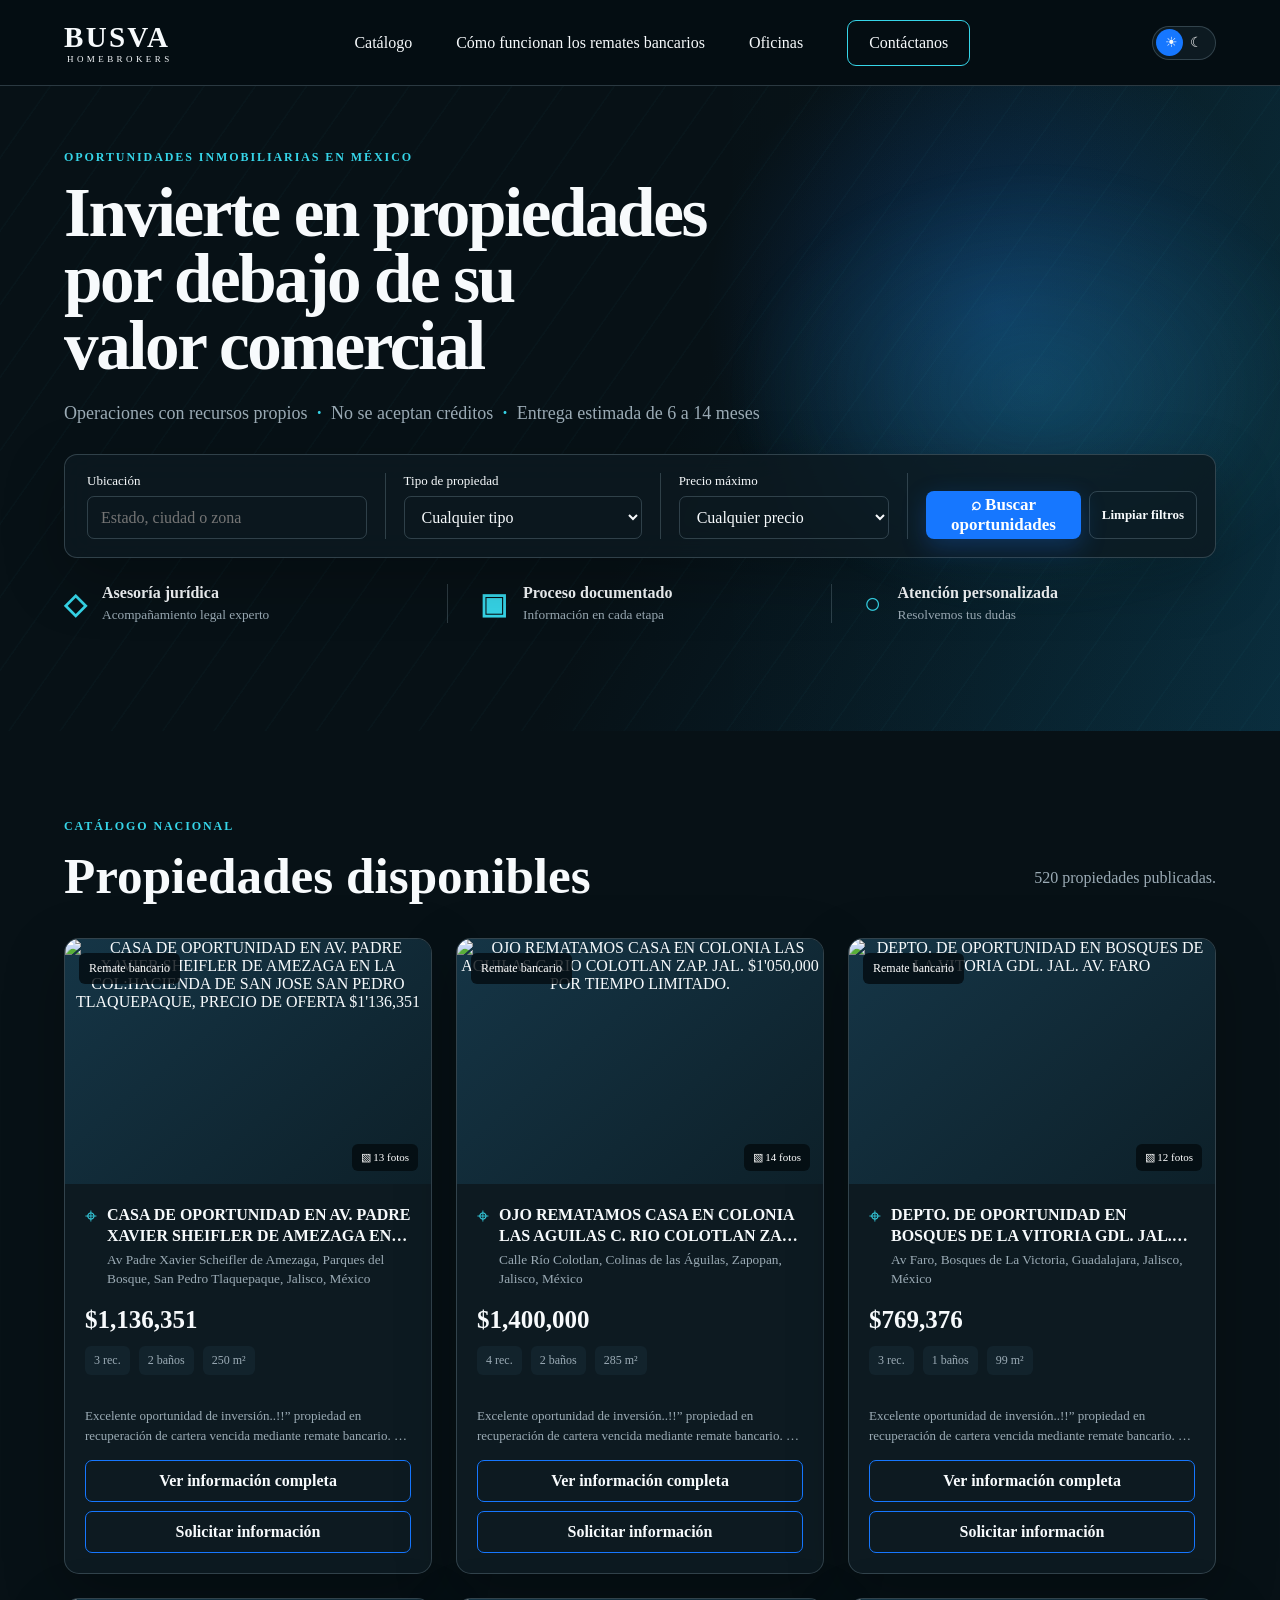
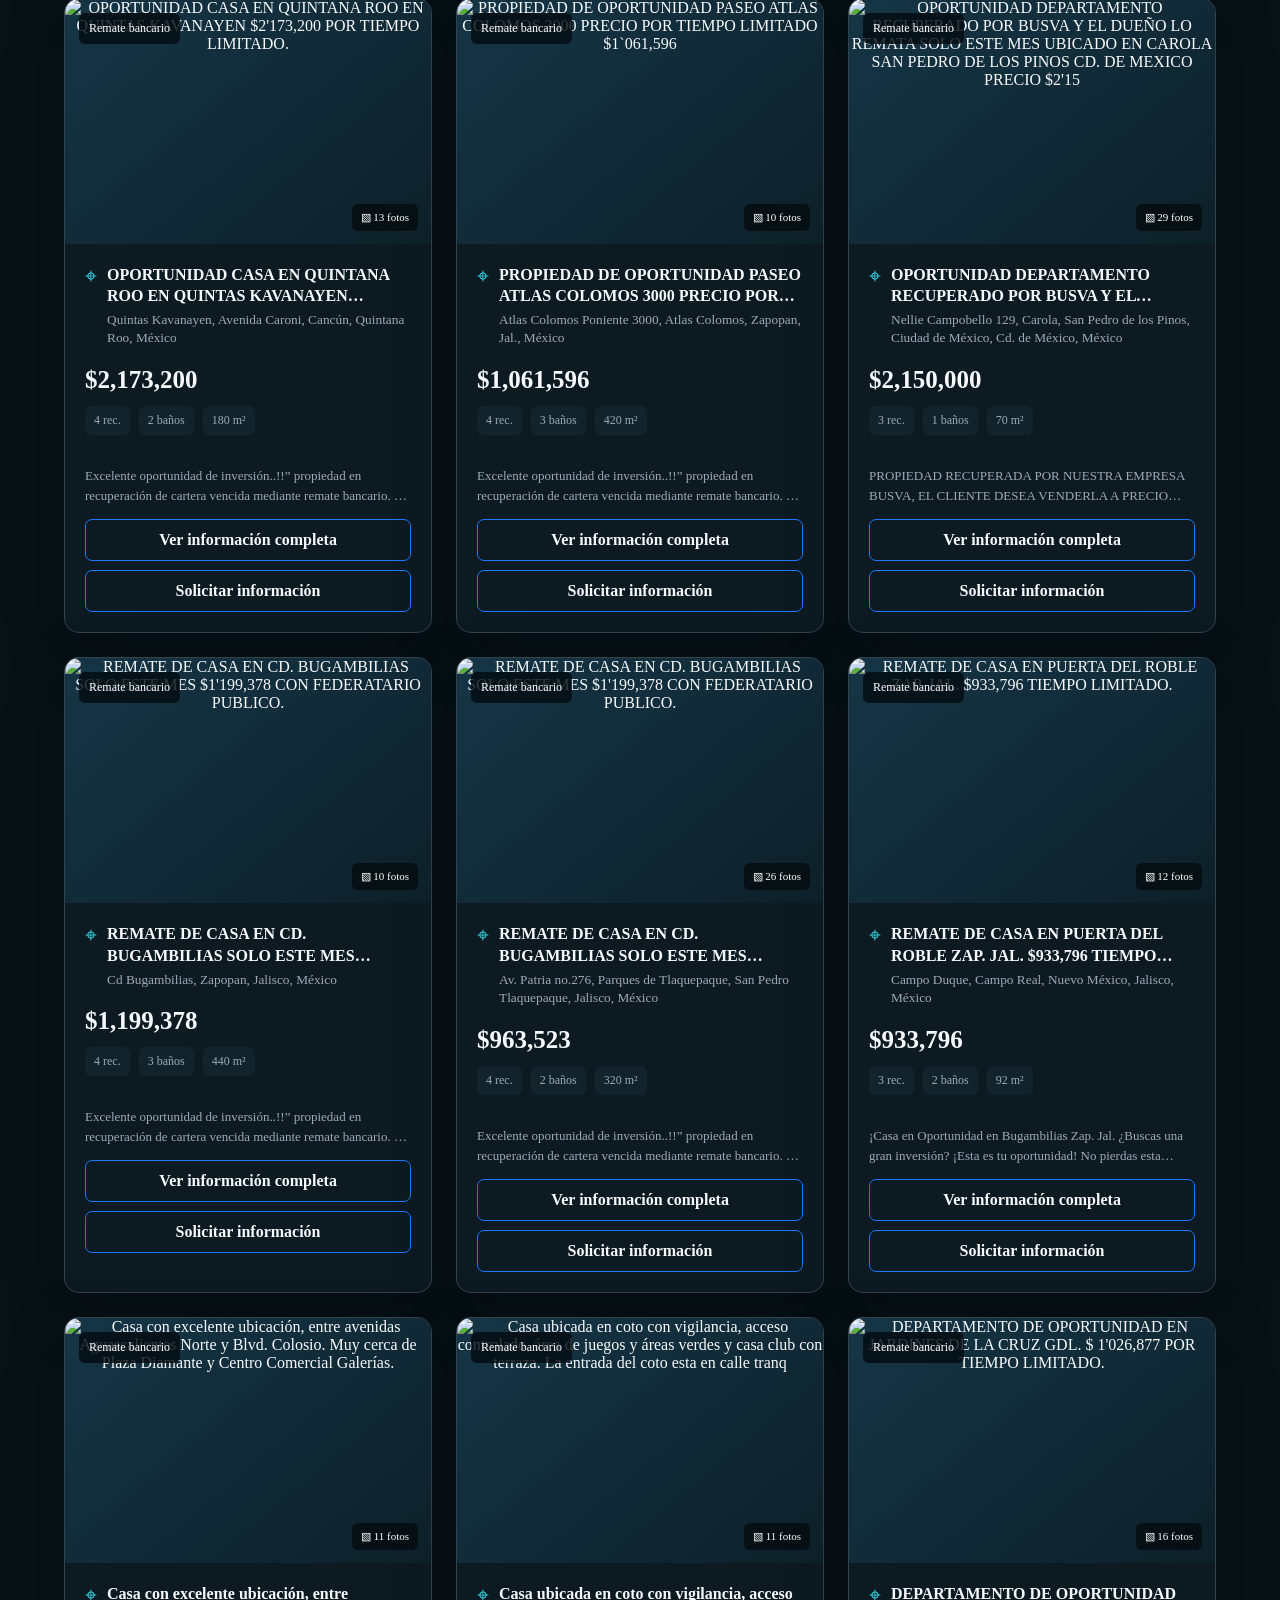
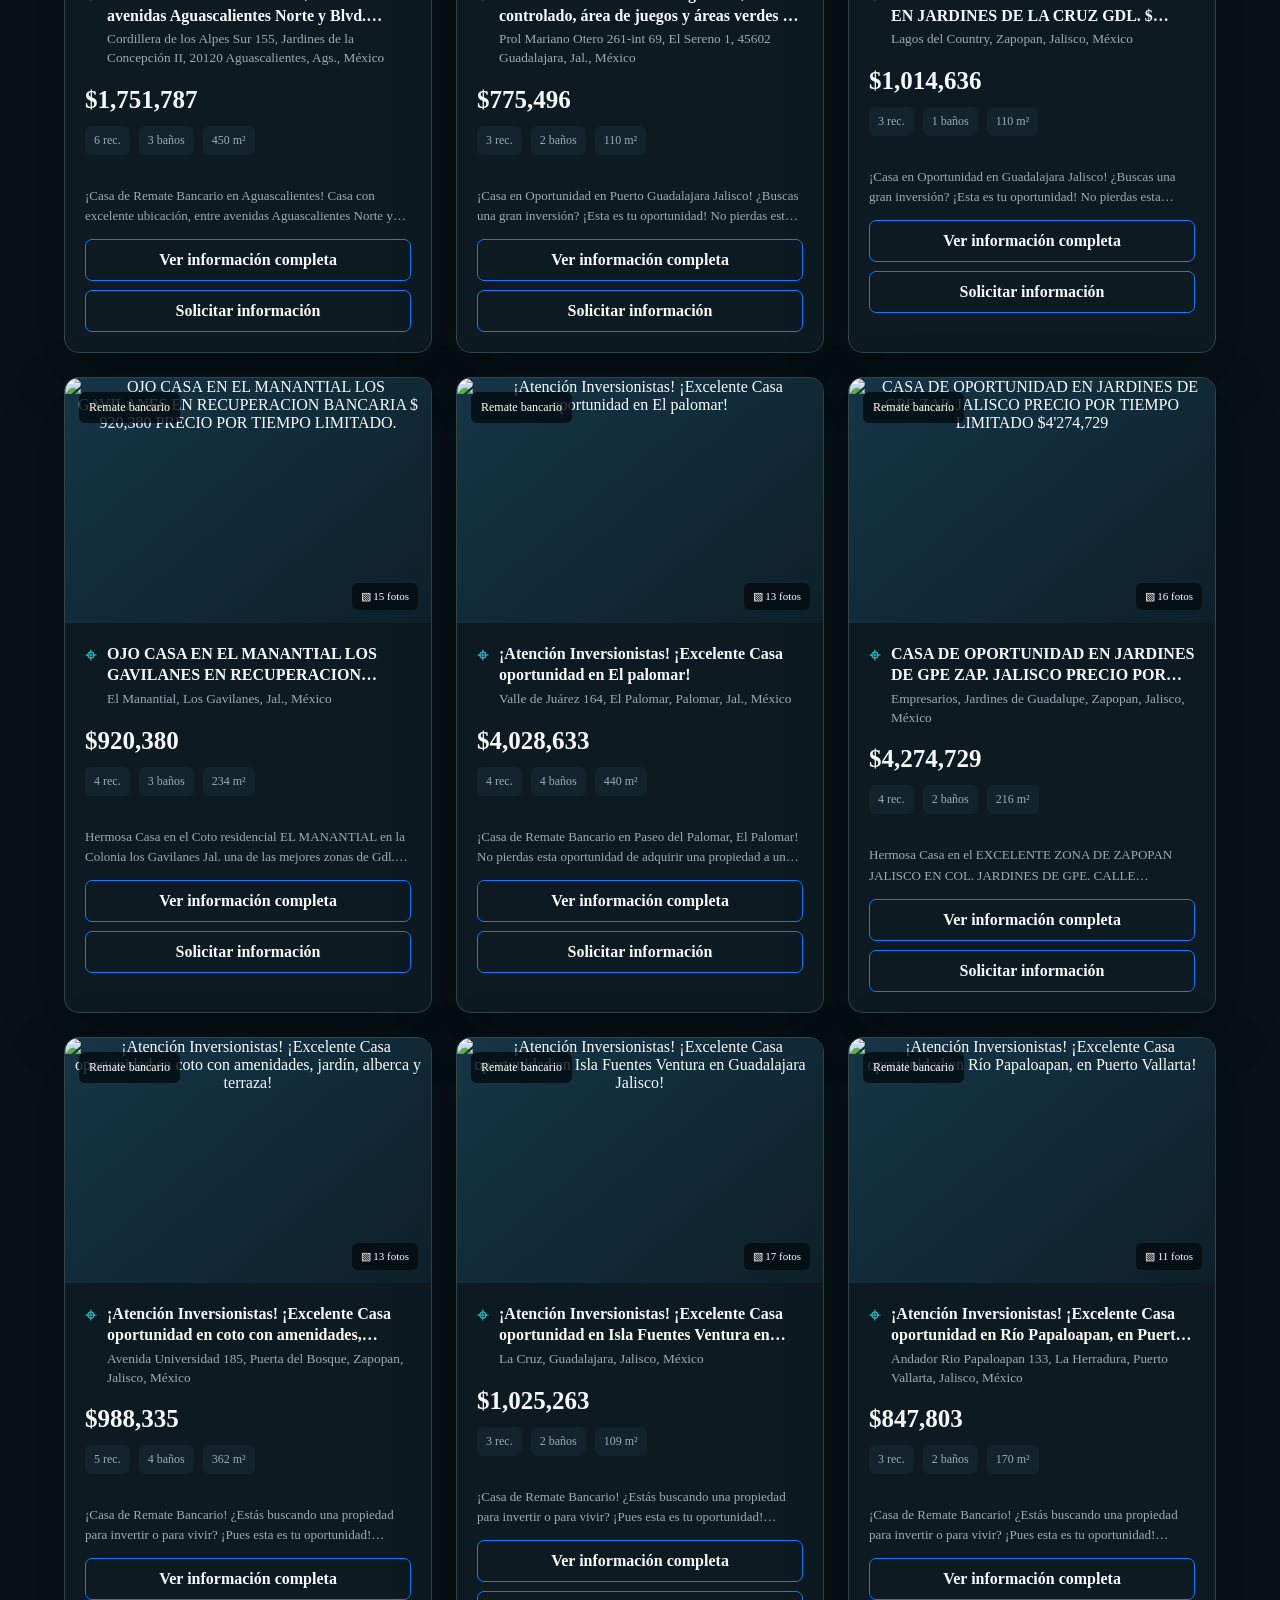
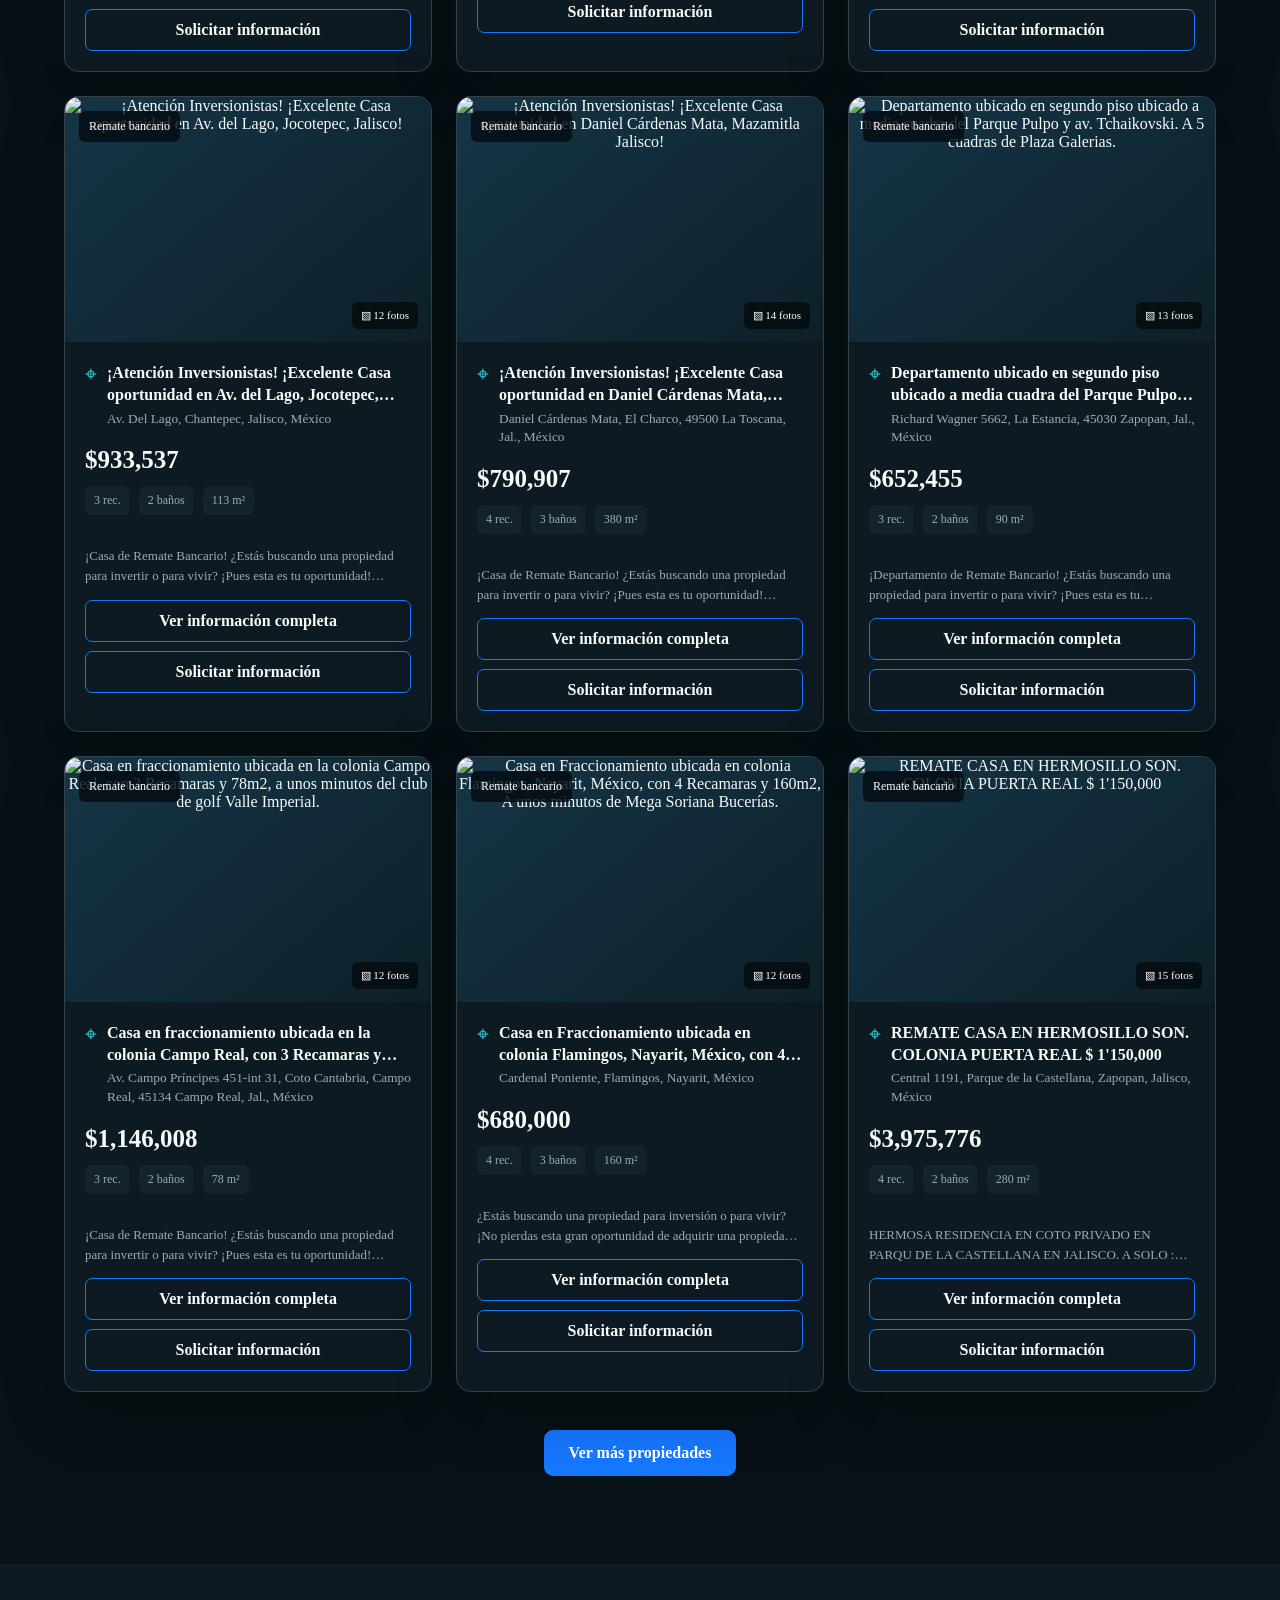
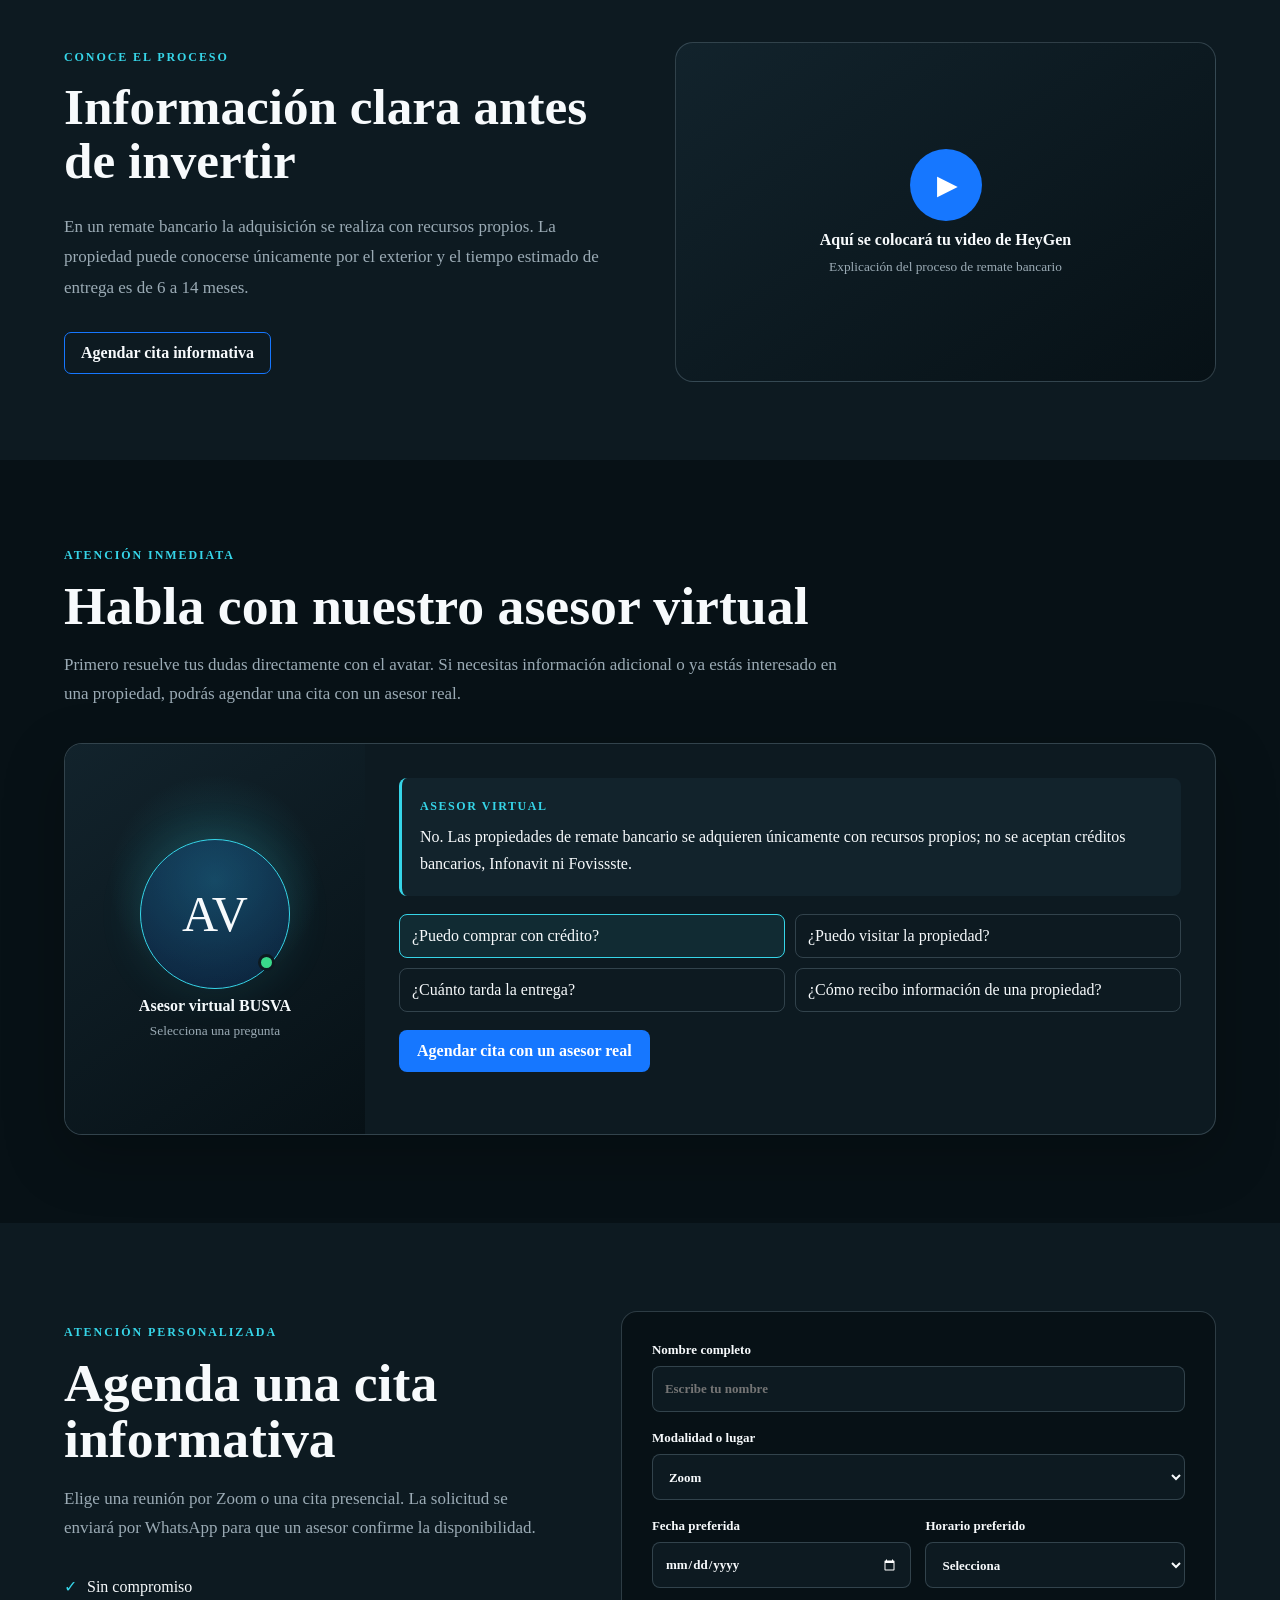
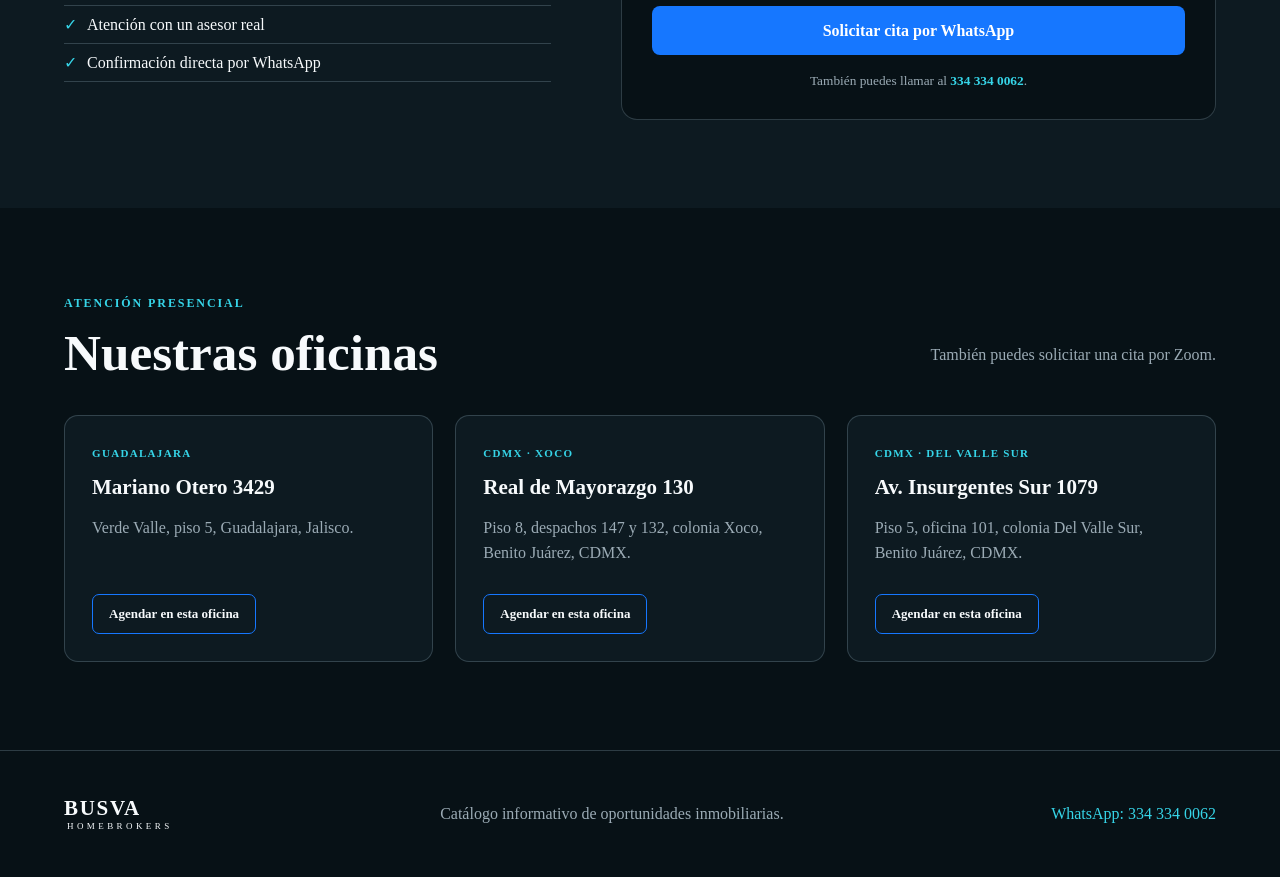
==== index.html @ 6548cf44 "Publicar catálogo BUSVA" ====
<!doctype html>
<html lang="es" data-theme="dark">
<head>
  <meta charset="utf-8">
  <meta name="viewport" content="width=device-width,initial-scale=1">
  <title>Catálogo BUSVA Homebrokers</title>
  <meta name="description" content="Catálogo informativo de oportunidades inmobiliarias y remates bancarios en México.">
  <link rel="stylesheet" href="estilos.css">
</head>
<body>
  <header class="site-header">
    <a class="brand" href="#inicio" aria-label="BUSVA Homebrokers, inicio"><span><strong>BUSVA</strong><small>HOMEBROKERS</small></span></a>
    <nav id="nav"><a href="#propiedades">Catálogo</a><a href="#proceso">Cómo funcionan los remates bancarios</a><a href="#oficinas">Oficinas</a><a class="contact-link" href="https://wa.me/523343340062" target="_blank">Contáctanos</a></nav>
    <div class="header-actions"><button class="theme-toggle" id="theme" aria-label="Cambiar tema"><span>☀</span><span class="moon">☾</span></button><button class="menu-toggle" id="menu" aria-label="Abrir menú">☰</button></div>
  </header>

  <main>
    <section class="hero" id="inicio"><div class="hero-glow"></div><div class="hero-inner">
      <span class="eyebrow">Oportunidades inmobiliarias en México</span>
      <h1>Invierte en propiedades<br>por debajo de su<br>valor comercial</h1>
      <p class="hero-copy">Operaciones con recursos propios <b>·</b> No se aceptan créditos <b>·</b> Entrega estimada de 6 a 14 meses</p>
      <div class="search-box" role="search">
        <label><span>Ubicación</span><input id="location" placeholder="Estado, ciudad o zona"></label>
        <label><span>Tipo de propiedad</span><select id="type"><option value="">Cualquier tipo</option></select></label>
        <label><span>Precio máximo</span><select id="price"><option value="">Cualquier precio</option><option value="1000000">Hasta $1,000,000</option><option value="1500000">Hasta $1,500,000</option><option value="2000000">Hasta $2,000,000</option><option value="3000000">Hasta $3,000,000</option><option value="4000000">Hasta $4,000,000</option><option value="5000000">Hasta $5,000,000</option><option value="6000000">Hasta $6,000,000</option><option value="10000000">Hasta $10,000,000</option></select></label>
        <div class="search-actions"><button id="search">⌕ <span>Buscar oportunidades</span></button><button class="clear-filters" id="clear">Limpiar filtros</button></div>
      </div>
      <div class="trust-row"><div><b>◇</b><span><strong>Asesoría jurídica</strong><small>Acompañamiento legal experto</small></span></div><div><b>▣</b><span><strong>Proceso documentado</strong><small>Información en cada etapa</small></span></div><div><b>○</b><span><strong>Atención personalizada</strong><small>Resolvemos tus dudas</small></span></div></div>
    </div></section>

    <section class="catalog" id="propiedades"><div class="section-heading"><div><span class="eyebrow">Catálogo nacional</span><h2>Propiedades disponibles</h2></div><p id="result-count"></p></div><div class="property-grid" id="property-grid"></div><button class="load-more" id="load-more">Ver más propiedades</button><div class="empty" id="empty" hidden><h3>No encontramos propiedades con esos filtros.</h3><button id="show-all">Mostrar todas</button></div></section>

    <section class="process" id="proceso"><div class="process-copy"><span class="eyebrow">Conoce el proceso</span><h2>Información clara antes de invertir</h2><p>En un remate bancario la adquisición se realiza con recursos propios. La propiedad puede conocerse únicamente por el exterior y el tiempo estimado de entrega es de 6 a 14 meses.</p><a href="https://wa.me/523343340062?text=Hola,%20deseo%20agendar%20una%20cita%20informativa%20sobre%20remates%20bancarios." target="_blank">Agendar cita informativa</a></div><div class="video-placeholder"><span>▶</span><strong>Aquí se colocará tu video de HeyGen</strong><small>Explicación del proceso de remate bancario</small></div></section>

    <section class="advisor" id="asesor-virtual"><div class="advisor-intro"><span class="eyebrow">Atención inmediata</span><h2>Habla con nuestro asesor virtual</h2><p>Primero resuelve tus dudas directamente con el avatar. Si necesitas información adicional o ya estás interesado en una propiedad, podrás agendar una cita con un asesor real.</p></div><div class="advisor-panel"><div class="avatar-side"><div class="avatar-circle"><span>AV</span><i></i></div><strong>Asesor virtual BUSVA</strong><small>Selecciona una pregunta</small></div><div class="chat-side"><div class="chat-answer"><span>Asesor virtual</span><p id="faq-answer"></p></div><div class="faq-buttons" id="faq-buttons"></div><a href="#cita" class="chat-cta">Agendar cita con un asesor real</a></div></div></section>

    <section class="appointment" id="cita"><div class="appointment-copy"><span class="eyebrow">Atención personalizada</span><h2>Agenda una cita informativa</h2><p>Elige una reunión por Zoom o una cita presencial. La solicitud se enviará por WhatsApp para que un asesor confirme la disponibilidad.</p><ul><li>Sin compromiso</li><li>Atención con un asesor real</li><li>Confirmación directa por WhatsApp</li></ul></div><form class="appointment-form" id="appointment"><label>Nombre completo<input required id="name" placeholder="Escribe tu nombre"></label><label>Modalidad o lugar<select id="mode"><option>Zoom</option><option>Oficina Guadalajara</option><option>Oficina CDMX · Xoco</option><option>Oficina CDMX · Insurgentes Sur</option></select></label><div class="form-row"><label>Fecha preferida<input required type="date" id="date"></label><label>Horario preferido<select required id="time"><option value="">Selecciona</option><option>10:00 a.m.</option><option>12:00 p.m.</option><option>4:00 p.m.</option><option>6:00 p.m.</option></select></label></div><button>Solicitar cita por WhatsApp</button><small>También puedes llamar al <a href="tel:+523343340062">334 334 0062</a>.</small></form></section>

    <section class="offices" id="oficinas"><div class="section-heading"><div><span class="eyebrow">Atención presencial</span><h2>Nuestras oficinas</h2></div><p>También puedes solicitar una cita por Zoom.</p></div><div class="office-grid"><article><span>Guadalajara</span><h3>Mariano Otero 3429</h3><p>Verde Valle, piso 5, Guadalajara, Jalisco.</p><a href="https://wa.me/523343340062?text=Hola,%20deseo%20agendar%20una%20cita%20en%20Guadalajara." target="_blank">Agendar en esta oficina</a></article><article><span>CDMX · Xoco</span><h3>Real de Mayorazgo 130</h3><p>Piso 8, despachos 147 y 132, colonia Xoco, Benito Juárez, CDMX.</p><a href="https://wa.me/523343340062?text=Hola,%20deseo%20agendar%20una%20cita%20en%20Xoco." target="_blank">Agendar en esta oficina</a></article><article><span>CDMX · Del Valle Sur</span><h3>Av. Insurgentes Sur 1079</h3><p>Piso 5, oficina 101, colonia Del Valle Sur, Benito Juárez, CDMX.</p><a href="https://wa.me/523343340062?text=Hola,%20deseo%20agendar%20una%20cita%20en%20Insurgentes%20Sur." target="_blank">Agendar en esta oficina</a></article></div></section>
  </main>

  <footer><div class="brand"><span><strong>BUSVA</strong><small>HOMEBROKERS</small></span></div><p>Catálogo informativo de oportunidades inmobiliarias.</p><a href="https://wa.me/523343340062" target="_blank">WhatsApp: 334 334 0062</a></footer>
  <div class="modal-backdrop" id="modal" hidden><section class="property-modal" role="dialog" aria-modal="true"><button class="modal-close" id="modal-close">×</button><div class="modal-gallery"><div class="gallery-main" id="gallery-main"></div><div class="gallery-thumbs" id="gallery-thumbs"></div></div><div class="modal-content" id="modal-content"></div></section></div>

  <script src="propiedades.js"></script>
  <script src="app.js"></script>
</body>
</html>
---- estilos.css ----
:root { --bg:#071116; --surface:#0d1a21; --surface2:#12232c; --text:#f7fafc; --muted:#9babb5; --line:rgba(158,186,201,.25); --blue:#1677ff; --cyan:#36d5e8; --header:rgba(5,14,19,.92); --shadow:0 20px 60px rgba(0,0,0,.25); color-scheme:dark; }
:root[data-theme="light"] { --bg:#eef4f6; --surface:#fff; --surface2:#e7f0f3; --text:#10212a; --muted:#586d78; --line:rgba(34,71,90,.18); --blue:#0868e4; --cyan:#058fa6; --header:rgba(255,255,255,.92); --shadow:0 18px 50px rgba(20,54,72,.12); color-scheme:light; }
*{box-sizing:border-box} html{scroll-behavior:smooth} body{margin:0;background:var(--bg);color:var(--text);font-family:var(--font-geist-sans),Arial,sans-serif} a{color:inherit;text-decoration:none} button,input,select{font:inherit}
[hidden]{display:none!important}
.site-header{height:86px;display:flex;align-items:center;justify-content:space-between;padding:0 clamp(22px,5vw,74px);position:sticky;top:0;z-index:30;background:var(--header);border-bottom:1px solid var(--line);backdrop-filter:blur(18px)}
.brand{display:flex;align-items:center}.brand>span{display:flex;flex-direction:column}.brand strong{font-family:Georgia,serif;font-size:29px;letter-spacing:.08em}.brand small{font-size:9px;letter-spacing:.38em;margin-left:3px}
nav{display:flex;align-items:center;gap:44px;font-weight:500}nav a{transition:color .2s}nav a:hover{color:var(--cyan)}.contact-link{border:1px solid var(--cyan);border-radius:9px;padding:13px 21px}.header-actions{display:flex;gap:10px;align-items:center}.theme-toggle,.menu-toggle{border:1px solid var(--line);background:var(--surface);color:var(--text);cursor:pointer}.theme-toggle{width:64px;height:34px;border-radius:99px;position:relative;display:flex;align-items:center;justify-content:space-around;font-size:17px}.theme-toggle:after{content:"";position:absolute;width:27px;height:27px;border-radius:50%;background:var(--blue);left:3px;transition:transform .25s}.theme-toggle span{z-index:1;font-size:14px}.theme-toggle .moon{color:#fff}:root[data-theme="light"] .theme-toggle:after{transform:translateX(30px)}.menu-toggle{display:none;border-radius:8px;width:42px;height:38px;font-size:20px}
.hero{position:relative;min-height:645px;overflow:hidden;background:radial-gradient(circle at 78% 35%,rgba(22,119,255,.24),transparent 27%),linear-gradient(115deg,var(--bg) 0%,var(--bg) 53%,rgba(8,44,63,.78) 100%)}.hero:after{content:"";position:absolute;inset:0;background:linear-gradient(90deg,transparent 55%,rgba(54,213,232,.045)),repeating-linear-gradient(125deg,transparent 0 40px,rgba(54,213,232,.022) 41px 42px);pointer-events:none}.hero-glow{position:absolute;right:-8%;top:8%;width:54%;height:78%;border-radius:50%;background:radial-gradient(ellipse,rgba(54,213,232,.14),transparent 63%);filter:blur(10px)}.hero-inner{position:relative;z-index:1;max-width:1450px;margin:auto;padding:64px clamp(22px,5vw,74px) 38px}.eyebrow{display:block;color:var(--cyan);font-weight:700;text-transform:uppercase;letter-spacing:.16em;font-size:12px;margin-bottom:15px}.hero h1{font-family:Georgia,"Times New Roman",serif;font-size:clamp(48px,5.4vw,78px);line-height:.96;letter-spacing:-.035em;margin:0;max-width:870px}.hero-copy{font-size:18px;color:var(--muted);margin:24px 0 30px}.hero-copy b{color:var(--cyan);margin:0 5px}
.search-box{display:grid;grid-template-columns:1.1fr 1fr .9fr 1.05fr;align-items:end;gap:0;background:color-mix(in srgb,var(--surface) 84%,transparent);border:1px solid var(--line);border-radius:13px;padding:18px;box-shadow:var(--shadow);backdrop-filter:blur(17px);max-width:1370px}.search-box label{display:flex;flex-direction:column;gap:7px;padding:0 18px;border-right:1px solid var(--line)}.search-box label:first-child{padding-left:4px}.search-box label span{font-size:13px}.search-box input,.search-box select{height:43px;border:1px solid var(--line);border-radius:7px;background:transparent;color:var(--text);padding:0 13px;outline:none}.search-box input:focus,.search-box select:focus{border-color:var(--cyan)}.search-box button{height:48px;border:0;border-radius:8px;margin-left:18px;background:var(--blue);color:white;font-weight:650;font-size:17px;cursor:pointer;box-shadow:0 8px 24px rgba(22,119,255,.25);transition:.2s}.search-box button:hover{filter:brightness(1.12);transform:translateY(-1px)}
.trust-row{display:grid;grid-template-columns:repeat(3,1fr);margin-top:26px;max-width:1220px}.trust-row>div{display:flex;align-items:center;gap:16px;padding:0 32px;border-right:1px solid var(--line)}.trust-row>div:first-child{padding-left:0}.trust-row>div:last-child{border:0}.trust-row b{color:var(--cyan);font-size:29px}.trust-row span{display:flex;flex-direction:column;gap:5px}.trust-row small{color:var(--muted)}
.catalog,.offices{padding:88px clamp(22px,5vw,74px);max-width:1580px;margin:auto}.section-heading{display:flex;align-items:end;justify-content:space-between;gap:25px;margin-bottom:35px}.section-heading h2,.process h2{font-family:Georgia,serif;font-size:clamp(34px,4vw,54px);line-height:1.05;margin:0}.section-heading p{color:var(--muted);max-width:520px;text-align:right}.property-grid{display:grid;grid-template-columns:repeat(3,1fr);gap:24px}.property-card{background:var(--surface);border:1px solid var(--line);border-radius:15px;overflow:hidden;box-shadow:var(--shadow);transition:transform .22s,border-color .22s}.property-card:hover{transform:translateY(-5px);border-color:color-mix(in srgb,var(--cyan) 55%,var(--line))}.property-image{height:245px;position:relative;display:flex;align-items:center;justify-content:center;background:linear-gradient(140deg,#153546,#0d2029)}:root[data-theme="light"] .property-image{background:linear-gradient(140deg,#c9dce4,#eaf1f4)}.property-image:before,.property-image:after{content:"";position:absolute;border:1px solid color-mix(in srgb,var(--cyan) 40%,transparent);transform:rotate(45deg)}.property-image:before{width:160px;height:160px}.property-image:after{width:100px;height:100px}.property-image>span{position:absolute;top:14px;left:14px;background:rgba(3,11,15,.8);color:#fff;border-radius:6px;padding:8px 10px;font-size:12px;z-index:1}.image-status{position:relative;z-index:1;max-width:220px;text-align:center;color:var(--muted);font-size:13px;background:color-mix(in srgb,var(--surface) 88%,transparent);padding:12px;border-radius:8px}.property-body{padding:20px}.property-location{display:flex;gap:10px}.property-location>span{color:var(--cyan);font-size:21px}.property-location div{display:flex;flex-direction:column;gap:4px}.property-location small{color:var(--muted)}.property-body h3{font-size:25px;margin:18px 0 12px}.features{display:flex;gap:9px;padding-bottom:18px}.features span{background:var(--surface2);color:var(--muted);font-size:12px;border-radius:6px;padding:7px 9px}.property-body>a,.process-copy>a,.office-grid a{display:inline-flex;justify-content:center;border:1px solid var(--blue);color:var(--text);border-radius:7px;padding:11px 16px;font-weight:650;transition:.2s}.property-body>a{width:100%}.property-body>a:hover,.process-copy>a:hover,.office-grid a:hover{background:var(--blue);color:white}.empty{text-align:center;padding:50px;background:var(--surface);border-radius:16px}.empty button{background:var(--blue);color:white;border:0;border-radius:8px;padding:11px 18px;cursor:pointer}
.process{padding:78px clamp(22px,5vw,74px);background:var(--surface);display:grid;grid-template-columns:1fr 1fr;gap:70px;align-items:center}.process-copy{max-width:650px;margin-left:auto}.process-copy p{color:var(--muted);font-size:17px;line-height:1.8;margin:24px 0 28px}.video-placeholder{min-height:340px;max-width:650px;border:1px solid var(--line);border-radius:18px;background:linear-gradient(145deg,var(--surface2),var(--bg));display:flex;flex-direction:column;align-items:center;justify-content:center;text-align:center;gap:10px}.video-placeholder>span{width:72px;height:72px;border-radius:50%;display:grid;place-items:center;background:var(--blue);color:white;font-size:27px;padding-left:4px}.video-placeholder small{color:var(--muted)}
.office-grid{display:grid;grid-template-columns:repeat(3,1fr);gap:22px}.office-grid article{background:var(--surface);border:1px solid var(--line);border-radius:14px;padding:27px}.office-grid article>span{color:var(--cyan);font-weight:700;text-transform:uppercase;letter-spacing:.12em;font-size:11px}.office-grid h3{font-size:21px;margin:14px 0 8px}.office-grid p{min-height:62px;color:var(--muted);line-height:1.55}.office-grid a{font-size:13px}
footer{border-top:1px solid var(--line);padding:38px clamp(22px,5vw,74px);display:flex;align-items:center;justify-content:space-between;gap:25px;color:var(--muted)}footer .brand{color:var(--text)}footer .brand strong{font-size:21px}footer>a{color:var(--cyan)}
@media(max-width:950px){nav{position:absolute;top:85px;left:0;right:0;background:var(--surface);display:none;flex-direction:column;align-items:stretch;padding:24px;border-bottom:1px solid var(--line);gap:8px}nav.open{display:flex}nav a{padding:13px}.menu-toggle{display:block}.hero-inner{padding-top:48px}.search-box{grid-template-columns:1fr 1fr}.search-box label{border:0;padding:9px}.search-box button{margin:9px;align-self:end}.trust-row{grid-template-columns:1fr}.trust-row>div{border:0;border-bottom:1px solid var(--line);padding:13px 0}.property-grid{grid-template-columns:repeat(2,1fr)}.process{grid-template-columns:1fr}.process-copy{margin:0}.office-grid{grid-template-columns:1fr 1fr}footer{flex-wrap:wrap}}
@media(max-width:620px){.site-header{height:72px}.brand strong{font-size:22px}.brand small{font-size:7px}.brand-mark{transform:scale(.8);margin-right:-5px}nav{top:71px}.hero{min-height:auto}.hero-inner{padding-top:42px}.hero h1{font-size:43px}.hero-copy{font-size:15px;line-height:1.7}.search-box{grid-template-columns:1fr}.search-box label{padding:8px 0}.search-box button{margin:9px 0 0}.trust-row small{font-size:12px}.catalog,.offices{padding-top:64px;padding-bottom:64px}.section-heading{align-items:start;flex-direction:column}.section-heading p{text-align:left}.property-grid,.office-grid{grid-template-columns:1fr}.property-image{height:220px}.process{padding-top:64px;padding-bottom:64px;gap:36px}.video-placeholder{min-height:260px}footer{flex-direction:column;align-items:flex-start}.theme-toggle{width:58px}.contact-link{border:0}.office-grid p{min-height:0}}
@media(prefers-reduced-motion:reduce){*{scroll-behavior:auto!important;transition:none!important}}

.card-description{color:var(--muted);font-size:13px;line-height:1.55;display:-webkit-box;-webkit-line-clamp:2;-webkit-box-orient:vertical;overflow:hidden}.details-button{display:inline-flex;justify-content:center;width:100%;margin-bottom:9px;border:1px solid var(--blue);background:transparent;color:var(--text);border-radius:7px;padding:11px 16px;font-weight:650;cursor:pointer;transition:.2s}.details-button:hover{background:var(--blue);color:#fff}
.modal-backdrop{position:fixed;inset:0;z-index:80;background:rgba(0,7,10,.78);display:grid;place-items:center;padding:24px;backdrop-filter:blur(8px)}.property-modal{position:relative;width:min(1050px,100%);max-height:92vh;overflow:auto;display:grid;grid-template-columns:1.05fr .95fr;background:var(--surface);border:1px solid var(--line);border-radius:18px;box-shadow:0 30px 100px rgba(0,0,0,.5)}.modal-close{position:absolute;right:14px;top:14px;z-index:2;width:40px;height:40px;border-radius:50%;border:1px solid var(--line);background:var(--surface);color:var(--text);font-size:25px;cursor:pointer}.modal-gallery{min-height:600px;display:grid;place-items:center;text-align:center;padding:40px;background:linear-gradient(145deg,#153546,#09171e);color:var(--muted)}:root[data-theme="light"] .modal-gallery{background:linear-gradient(145deg,#d8e6eb,#edf4f6)}.modal-gallery span{max-width:260px;background:color-mix(in srgb,var(--surface) 90%,transparent);padding:16px;border-radius:9px}.modal-content{padding:48px}.modal-content h2{font-family:Georgia,serif;font-size:36px;line-height:1.1;margin:0 0 13px}.modal-content>h3{font-size:28px;margin:0 0 18px}.modal-features{display:flex;gap:9px;margin-bottom:25px}.modal-features span{background:var(--surface2);color:var(--muted);border-radius:6px;padding:8px 10px;font-size:13px}.modal-section{padding:18px 0;border-top:1px solid var(--line)}.modal-section p,.modal-note p{color:var(--muted);line-height:1.65;margin:7px 0 0}.modal-note{background:var(--surface2);padding:16px;border-left:3px solid var(--cyan);margin:8px 0 20px}.modal-whatsapp{display:flex;justify-content:center;background:var(--blue);color:#fff;padding:13px;border-radius:8px;font-weight:700}
@media(max-width:760px){.property-modal{grid-template-columns:1fr}.modal-gallery{min-height:260px}.modal-content{padding:30px 22px}.modal-content h2{font-size:29px}.modal-features{flex-wrap:wrap}}
@media(max-width:620px){.brand-mark{display:none}}
.advisor{padding:88px clamp(22px,5vw,74px);max-width:1580px;margin:auto}.advisor-intro{max-width:780px;margin-bottom:34px}.advisor-intro h2,.appointment h2{font-family:Georgia,serif;font-size:clamp(36px,4.2vw,56px);line-height:1.05;margin:0}.advisor-intro p,.appointment-copy>p{color:var(--muted);font-size:17px;line-height:1.7}.direct-contact{display:flex;gap:12px;margin-top:22px}.direct-contact a{border:1px solid var(--blue);border-radius:8px;padding:11px 16px;font-weight:650}.direct-contact a:last-child{background:var(--blue);color:#fff}.advisor-panel{display:grid;grid-template-columns:300px 1fr;border:1px solid var(--line);background:var(--surface);border-radius:18px;overflow:hidden;box-shadow:var(--shadow)}.avatar-side{min-height:390px;background:radial-gradient(circle at 50% 35%,rgba(54,213,232,.2),transparent 36%),linear-gradient(145deg,var(--surface2),var(--bg));display:flex;flex-direction:column;align-items:center;justify-content:center;text-align:center;gap:8px;padding:30px}.avatar-circle{width:150px;height:150px;border-radius:50%;border:1px solid var(--cyan);display:grid;place-items:center;position:relative;background:rgba(22,119,255,.15);box-shadow:0 0 45px rgba(54,213,232,.12)}.avatar-circle span{font-family:Georgia,serif;font-size:50px}.avatar-circle i{position:absolute;width:17px;height:17px;border-radius:50%;background:#39d98a;border:3px solid var(--surface);right:14px;bottom:17px}.avatar-side small{color:var(--muted)}.chat-side{padding:34px}.chat-answer{background:var(--surface2);border-left:3px solid var(--cyan);border-radius:8px;padding:18px}.chat-answer span{color:var(--cyan);font-size:12px;text-transform:uppercase;letter-spacing:.13em;font-weight:700}.chat-answer p{line-height:1.7;margin:9px 0 0}.faq-buttons{display:grid;grid-template-columns:1fr 1fr;gap:10px;margin:18px 0}.faq-buttons button{border:1px solid var(--line);background:transparent;color:var(--text);border-radius:8px;padding:12px;text-align:left;cursor:pointer}.faq-buttons button:hover,.faq-buttons button.active{border-color:var(--cyan);background:color-mix(in srgb,var(--cyan) 9%,transparent)}.chat-cta{display:inline-flex;background:var(--blue);color:#fff;padding:12px 18px;border-radius:8px;font-weight:700}
.appointment{padding:88px clamp(22px,5vw,74px);background:var(--surface);display:grid;grid-template-columns:.9fr 1.1fr;gap:70px;align-items:center}.appointment-copy{max-width:590px;margin-left:auto}.appointment-copy ul{list-style:none;padding:0;margin:25px 0}.appointment-copy li{padding:9px 0;border-bottom:1px solid var(--line)}.appointment-copy li:before{content:"✓";color:var(--cyan);margin-right:10px}.appointment-form{max-width:680px;background:var(--bg);border:1px solid var(--line);border-radius:16px;padding:30px;display:grid;gap:18px}.appointment-form label{display:flex;flex-direction:column;gap:8px;font-size:13px;font-weight:650}.appointment-form input,.appointment-form select{height:46px;background:var(--surface);color:var(--text);border:1px solid var(--line);border-radius:8px;padding:0 12px;outline:none}.appointment-form input:focus,.appointment-form select:focus{border-color:var(--cyan)}.form-row{display:grid;grid-template-columns:1fr 1fr;gap:14px}.appointment-form button{height:49px;border:0;border-radius:8px;background:var(--blue);color:#fff;font-weight:750;cursor:pointer}.appointment-form>small{color:var(--muted);text-align:center}.appointment-form>small a{color:var(--cyan);font-weight:700}
@media(max-width:850px){.advisor-panel,.appointment{grid-template-columns:1fr}.avatar-side{min-height:270px}.appointment-copy{margin:0}.faq-buttons{grid-template-columns:1fr}}
@media(max-width:620px){.advisor,.appointment{padding-top:64px;padding-bottom:64px}.direct-contact{flex-direction:column}.form-row{grid-template-columns:1fr}.chat-side{padding:22px}.appointment-form{padding:22px}}
.search-actions{display:grid;grid-template-columns:1fr auto;gap:8px;margin-left:18px}.search-actions button{margin-left:0}.search-actions .clear-filters{background:transparent;color:var(--text);border:1px solid var(--line);box-shadow:none;font-size:13px;padding:0 12px}.search-actions .clear-filters:hover{border-color:var(--cyan);color:var(--cyan);filter:none}@media(max-width:950px){.search-actions{margin:9px}.search-actions button{margin:0}}@media(max-width:620px){.search-actions{margin:9px 0 0;grid-template-columns:1fr}.search-actions .clear-filters{height:40px}}
.property-location strong{display:-webkit-box;-webkit-line-clamp:2;-webkit-box-orient:vertical;overflow:hidden;line-height:1.35}.property-location small{display:-webkit-box;-webkit-line-clamp:2;-webkit-box-orient:vertical;overflow:hidden;line-height:1.4}.load-more{display:block;margin:38px auto 0;border:1px solid var(--blue);background:var(--blue);color:#fff;border-radius:9px;padding:13px 24px;font-weight:700;cursor:pointer}.load-more:hover{filter:brightness(1.1)}

/* Galerías reales de las propiedades */
.property-image{width:100%;padding:0;border:0;cursor:pointer;overflow:hidden;color:inherit}
.property-image:before,.property-image:after{display:none}
.property-image>img{width:100%;height:100%;object-fit:cover;display:block;transition:transform .35s}
.property-card:hover .property-image>img{transform:scale(1.035)}
.photo-count{position:absolute;right:13px;bottom:13px;z-index:2;background:rgba(3,11,15,.82);color:#fff;border-radius:6px;padding:7px 9px;font-size:11px}
.modal-gallery{padding:0;display:flex;flex-direction:column;overflow:hidden;background:#071116}
:root[data-theme="light"] .modal-gallery{background:#d8e6eb}
.gallery-main{position:relative;flex:1;min-height:500px;display:grid;place-items:center;overflow:hidden}
.gallery-main>img{width:100%;height:100%;position:absolute;inset:0;object-fit:contain}
.gallery-main>span{max-width:260px;background:color-mix(in srgb,var(--surface) 90%,transparent);padding:16px;border-radius:9px}
.gallery-arrow{position:absolute;top:50%;transform:translateY(-50%);z-index:2;width:44px;height:52px;border:1px solid rgba(255,255,255,.3);border-radius:9px;background:rgba(2,9,13,.72);color:#fff;font-size:34px;cursor:pointer}
.gallery-arrow.previous{left:13px}.gallery-arrow.next{right:13px}
.gallery-counter{position:absolute;right:14px;bottom:12px;background:rgba(2,9,13,.78);color:#fff;border-radius:6px;padding:7px 10px}
.gallery-thumbs{height:96px;display:flex;gap:7px;overflow-x:auto;padding:9px;background:rgba(0,0,0,.28)}
.gallery-thumbs button{width:86px;min-width:86px;padding:0;border:2px solid transparent;border-radius:7px;overflow:hidden;background:transparent;cursor:pointer}
.gallery-thumbs button.active{border-color:var(--cyan)}
.gallery-thumbs img{width:100%;height:74px;object-fit:cover;display:block}
.modal-section p{white-space:pre-line}
@media(max-width:760px){.gallery-main{min-height:300px}.gallery-thumbs{height:82px}.gallery-thumbs button{width:70px;min-width:70px}.gallery-thumbs img{height:60px}}

/* Mantiene la galería visible mientras se lee la descripción */
.property-modal{overflow:hidden}
.modal-gallery{height:92vh;min-height:0;align-self:start}
.gallery-main{min-height:0}
.modal-content{max-height:92vh;overflow-y:auto}
@media(max-width:760px){.property-modal{overflow-y:auto}.modal-gallery{height:auto;min-height:380px}.gallery-main{min-height:300px}.modal-content{max-height:none;overflow:visible}}

/* Imagen principal: tamaño explícito y sin posición absoluta */
.gallery-main{height:calc(92vh - 96px);min-height:0;flex:0 0 calc(92vh - 96px);display:flex;align-items:center;justify-content:center}
.gallery-main>img{position:static;inset:auto;width:100%;height:100%;object-fit:contain;display:block;z-index:1}
.gallery-arrow,.gallery-counter{z-index:3}
@media(max-width:760px){.gallery-main{height:360px;min-height:360px;flex:0 0 360px}.modal-gallery{min-height:442px}}
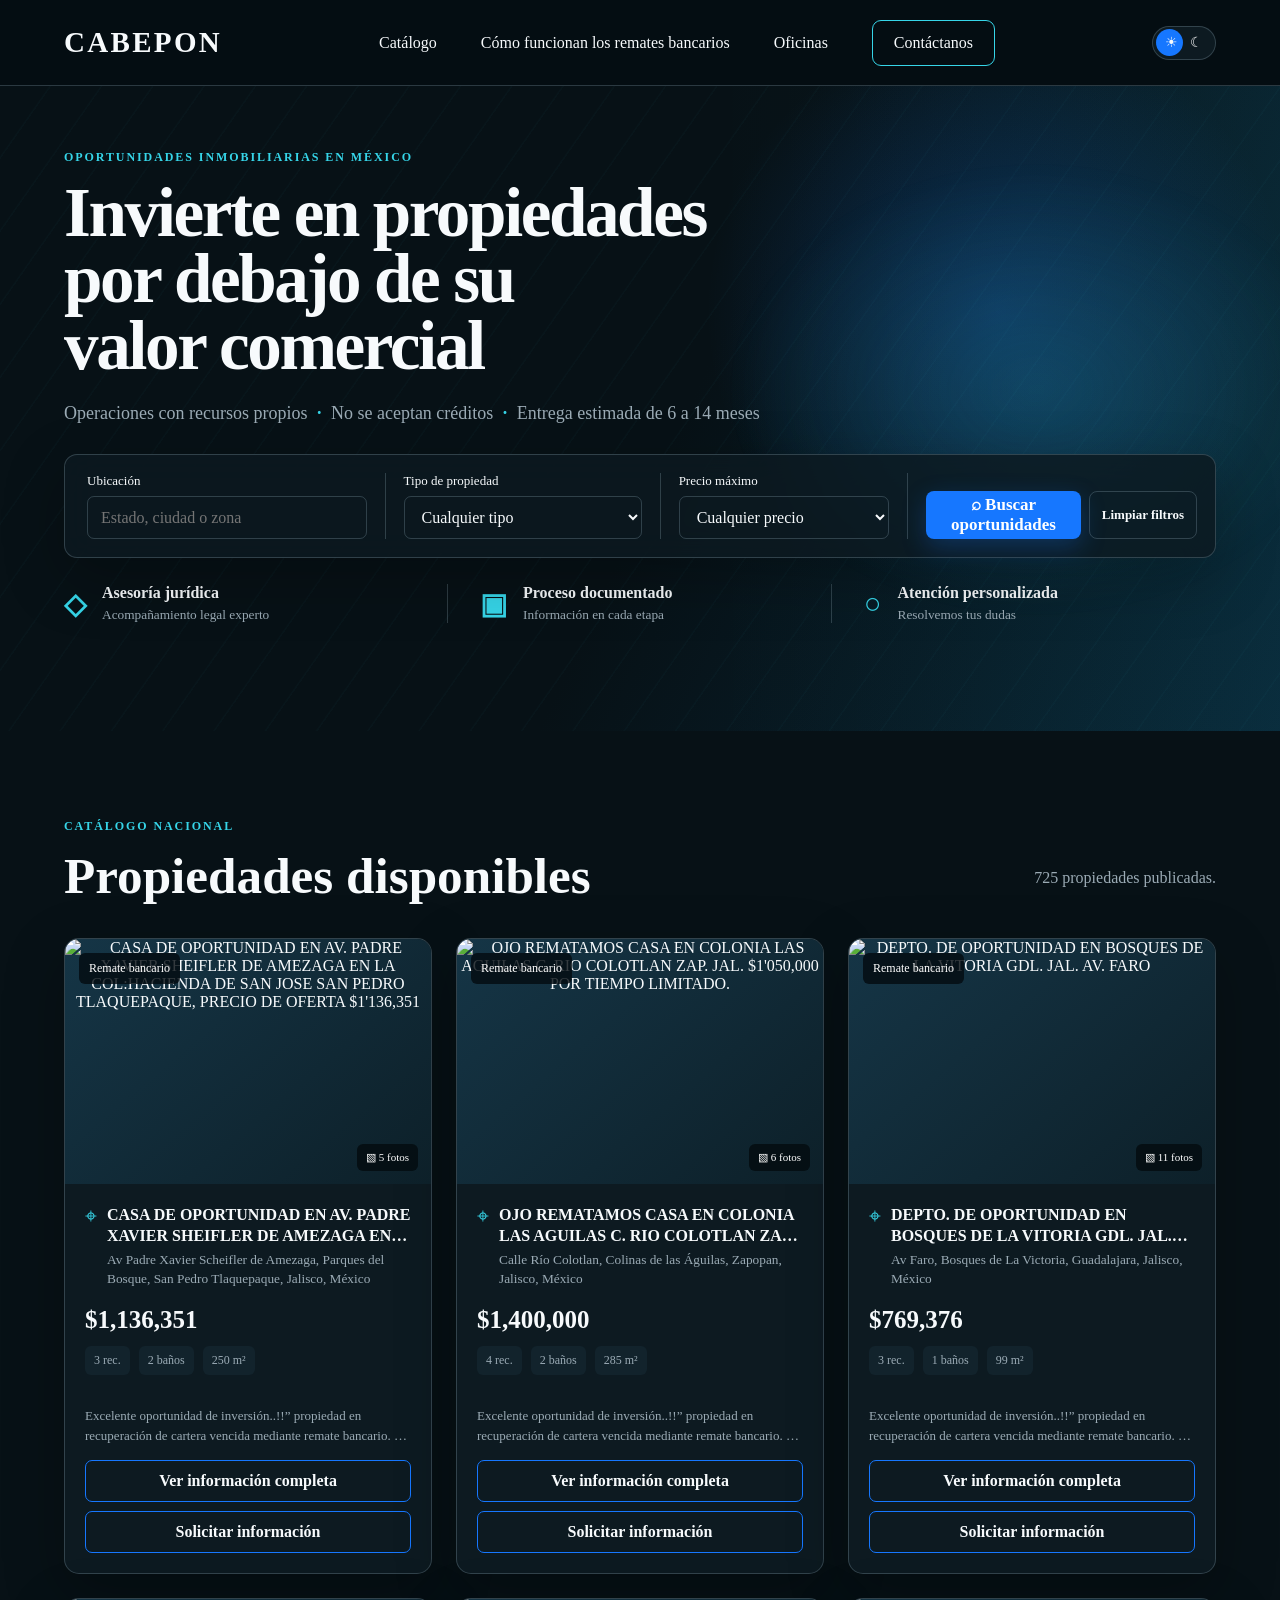
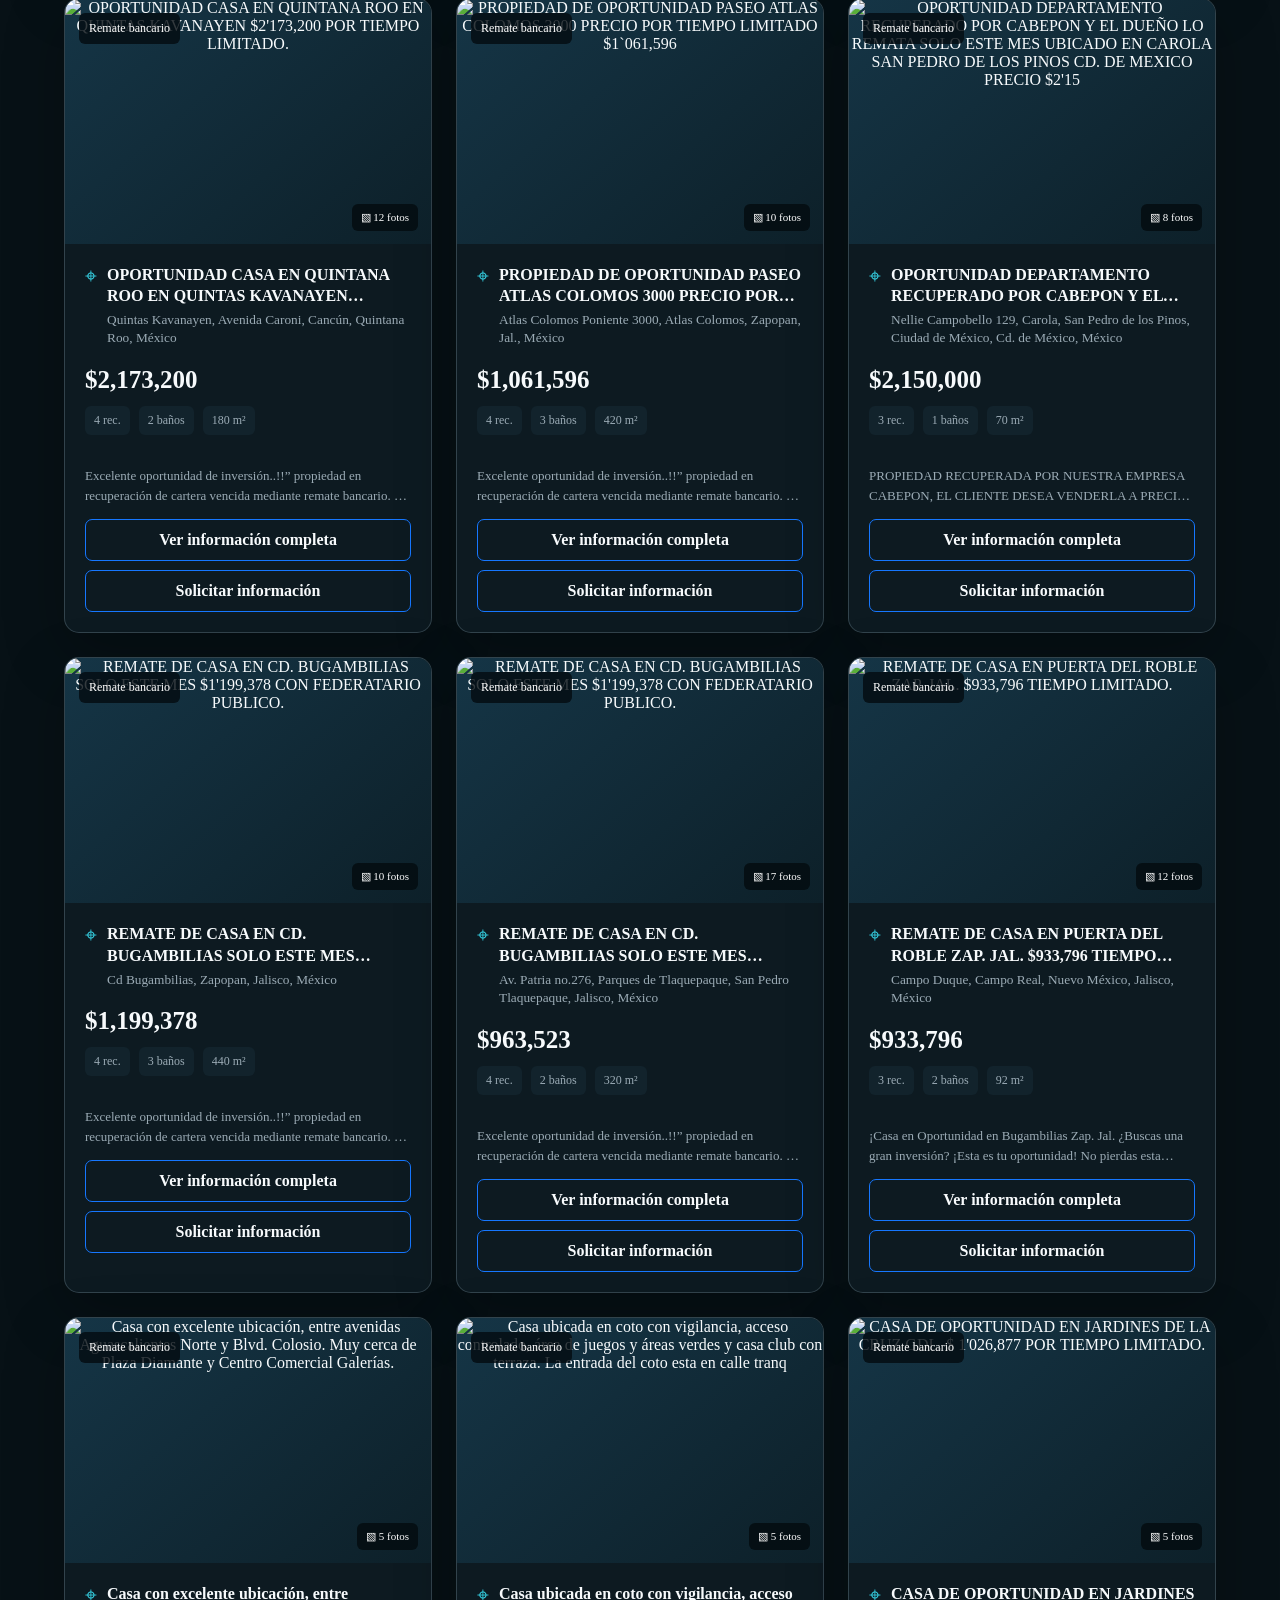
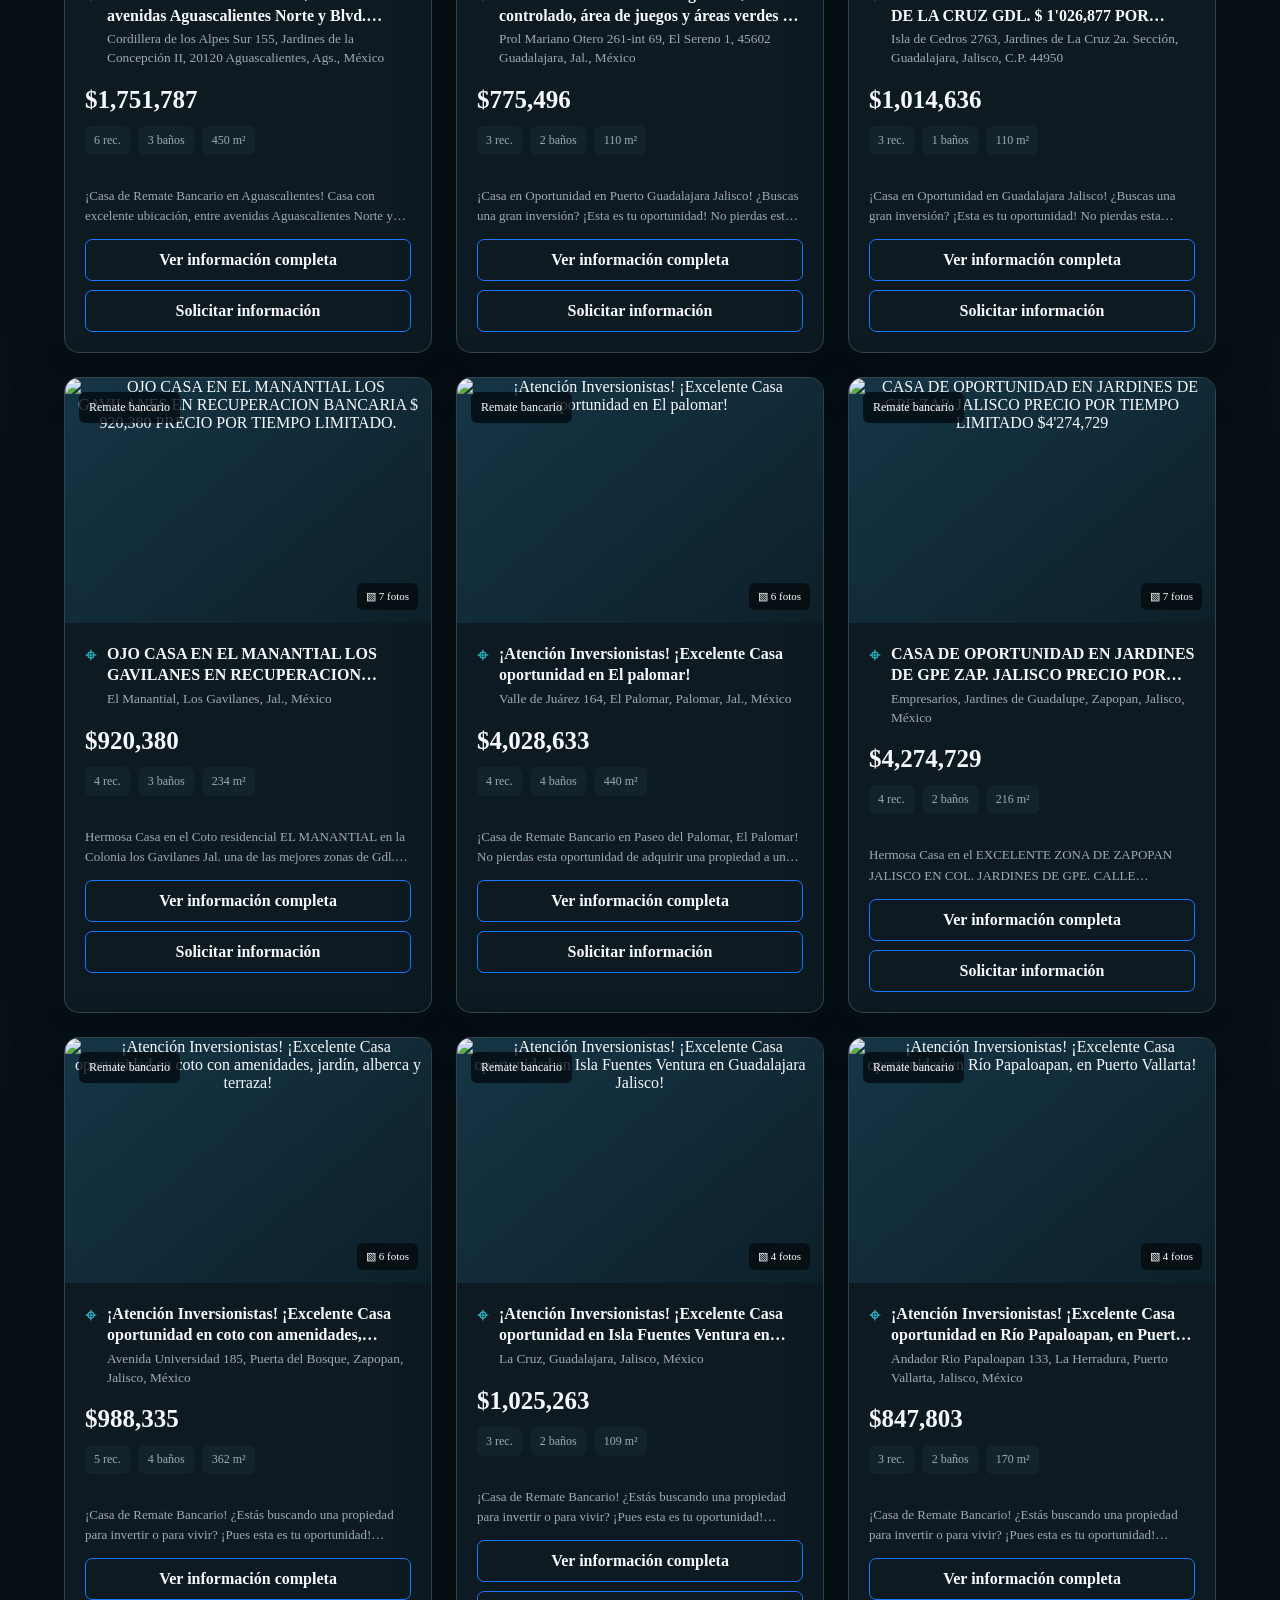
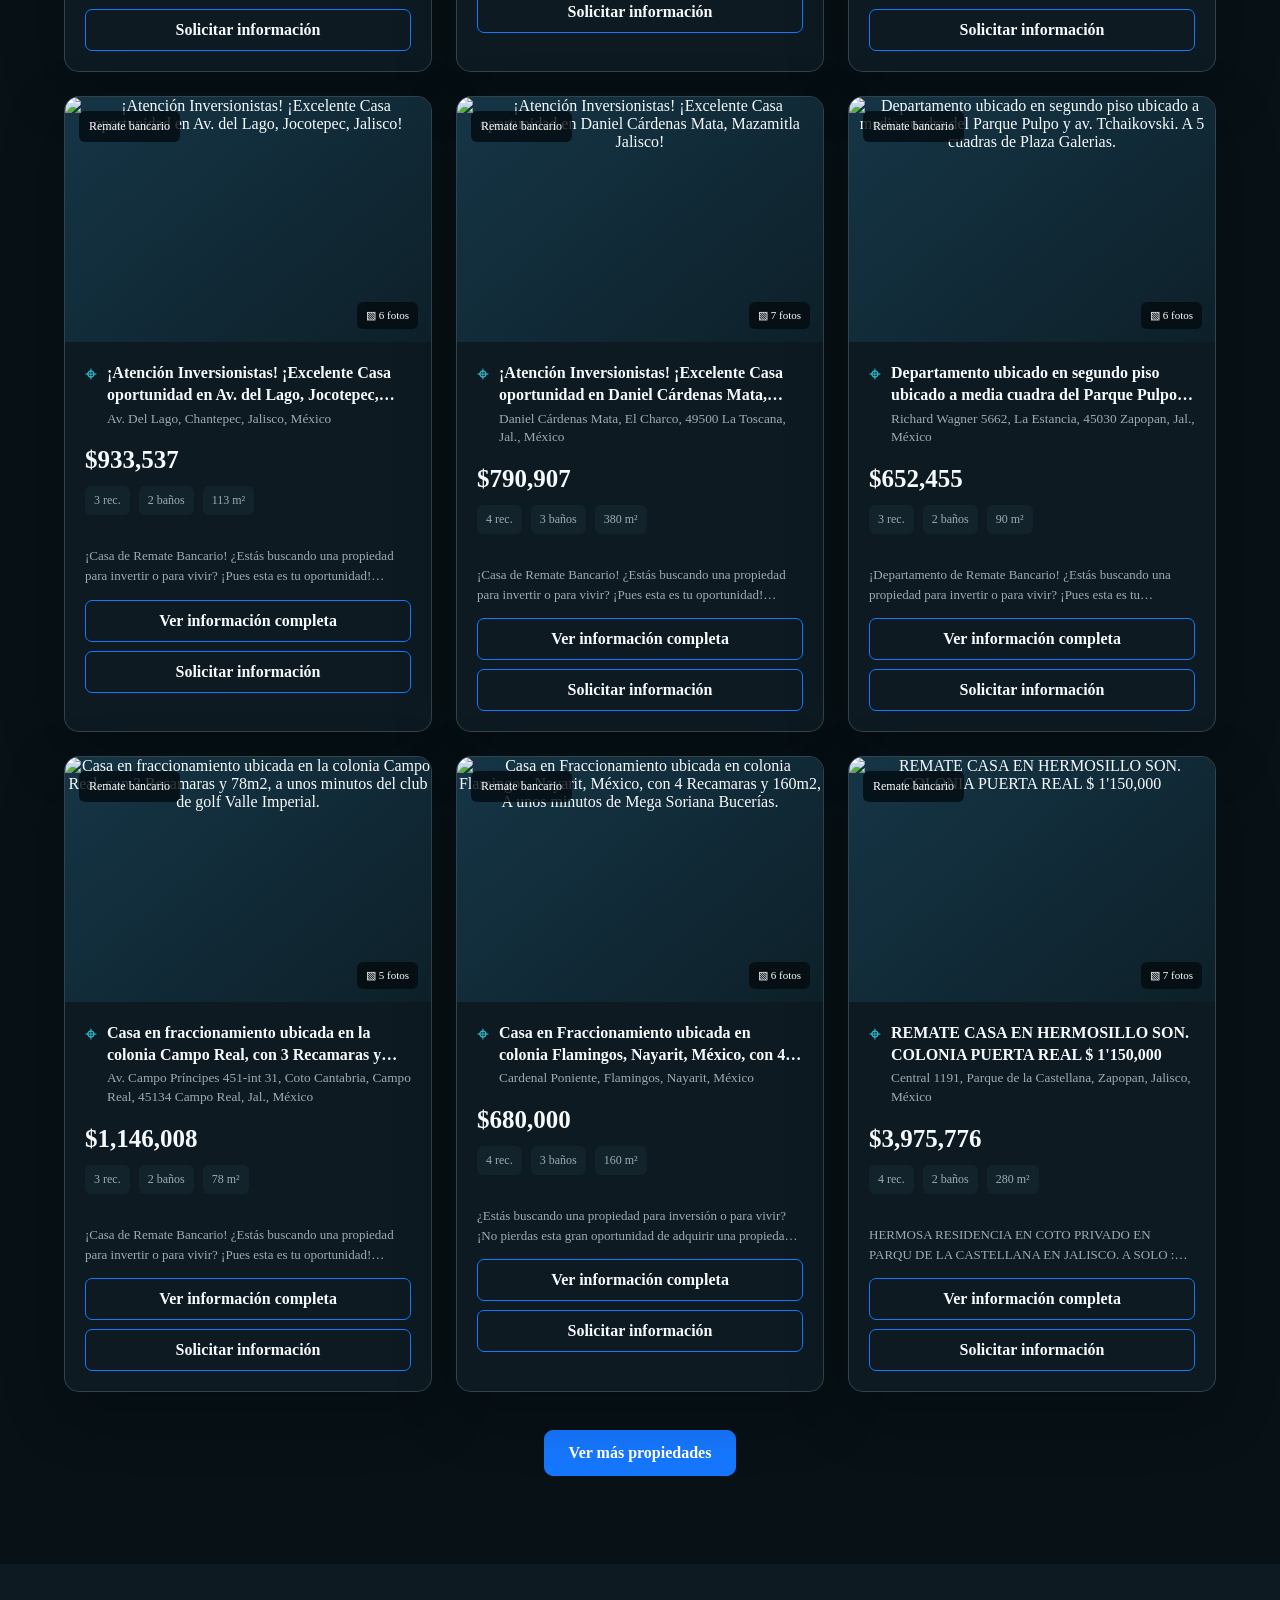
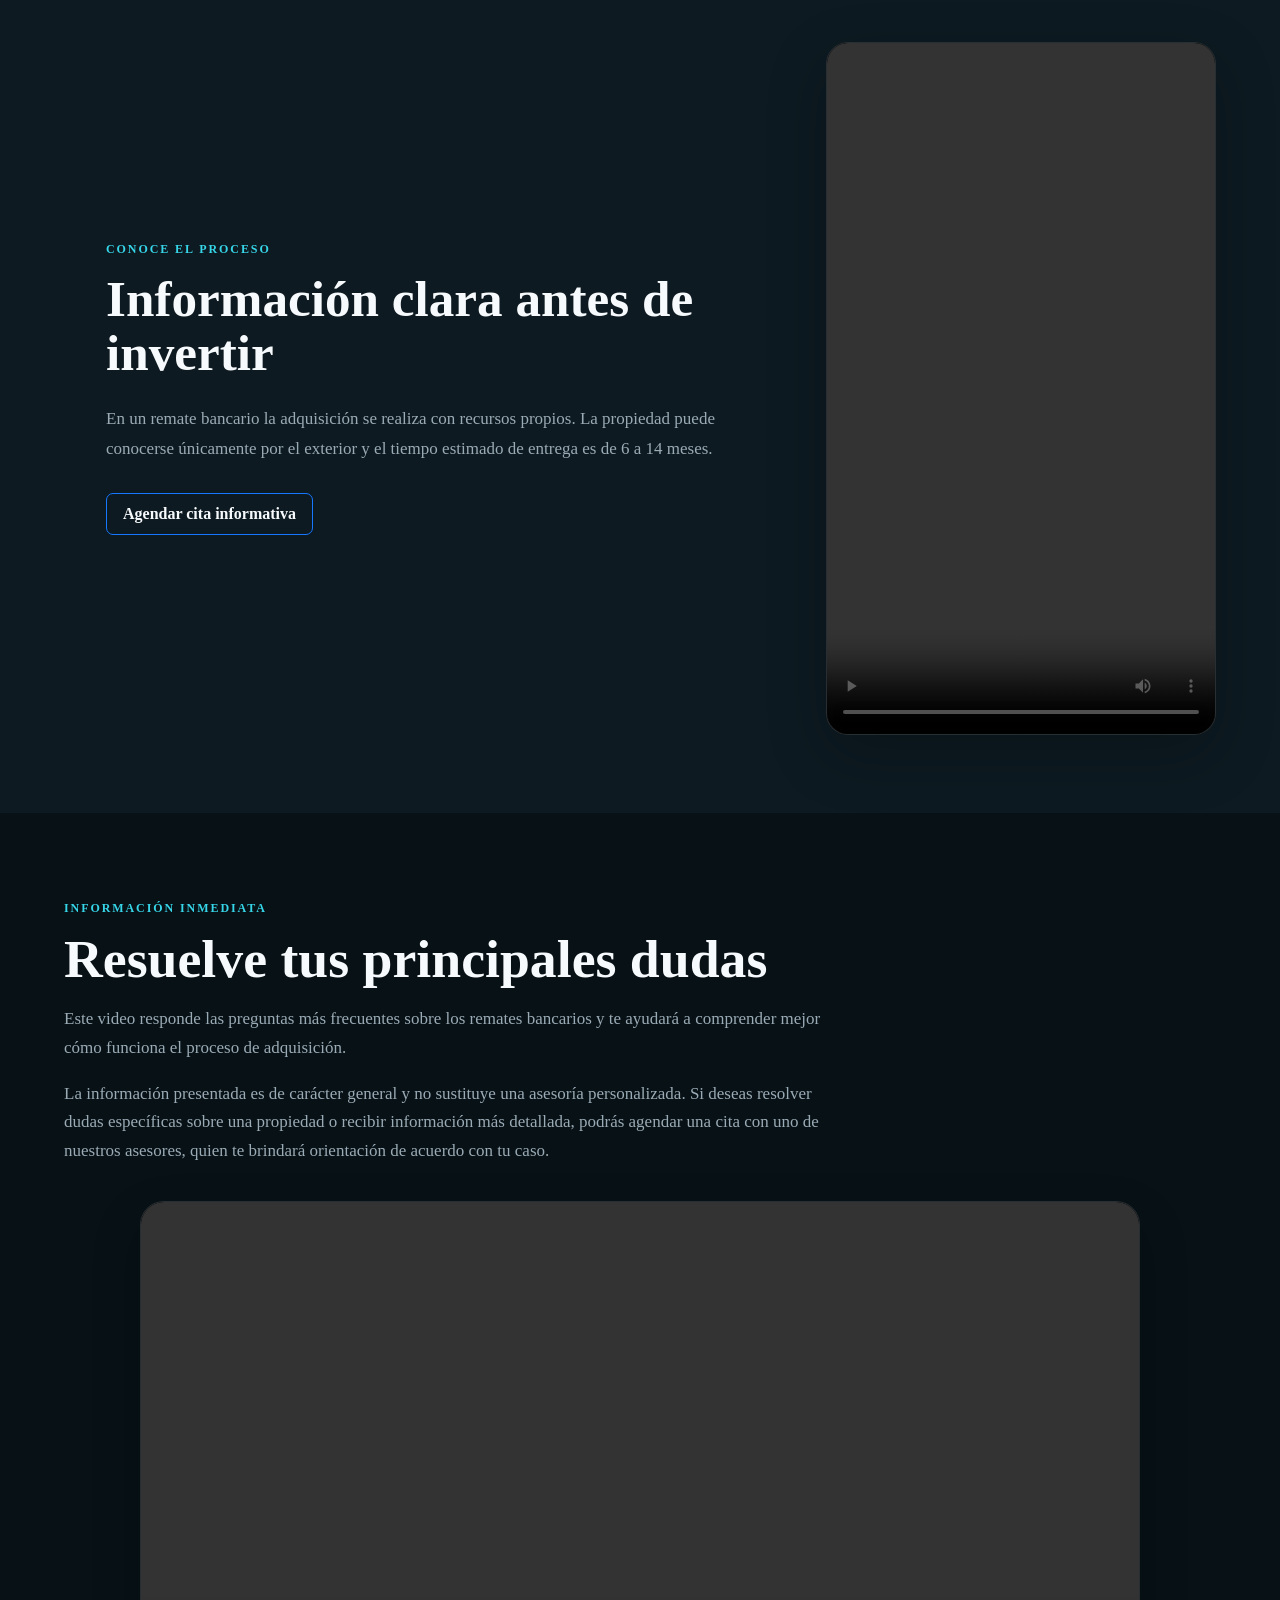
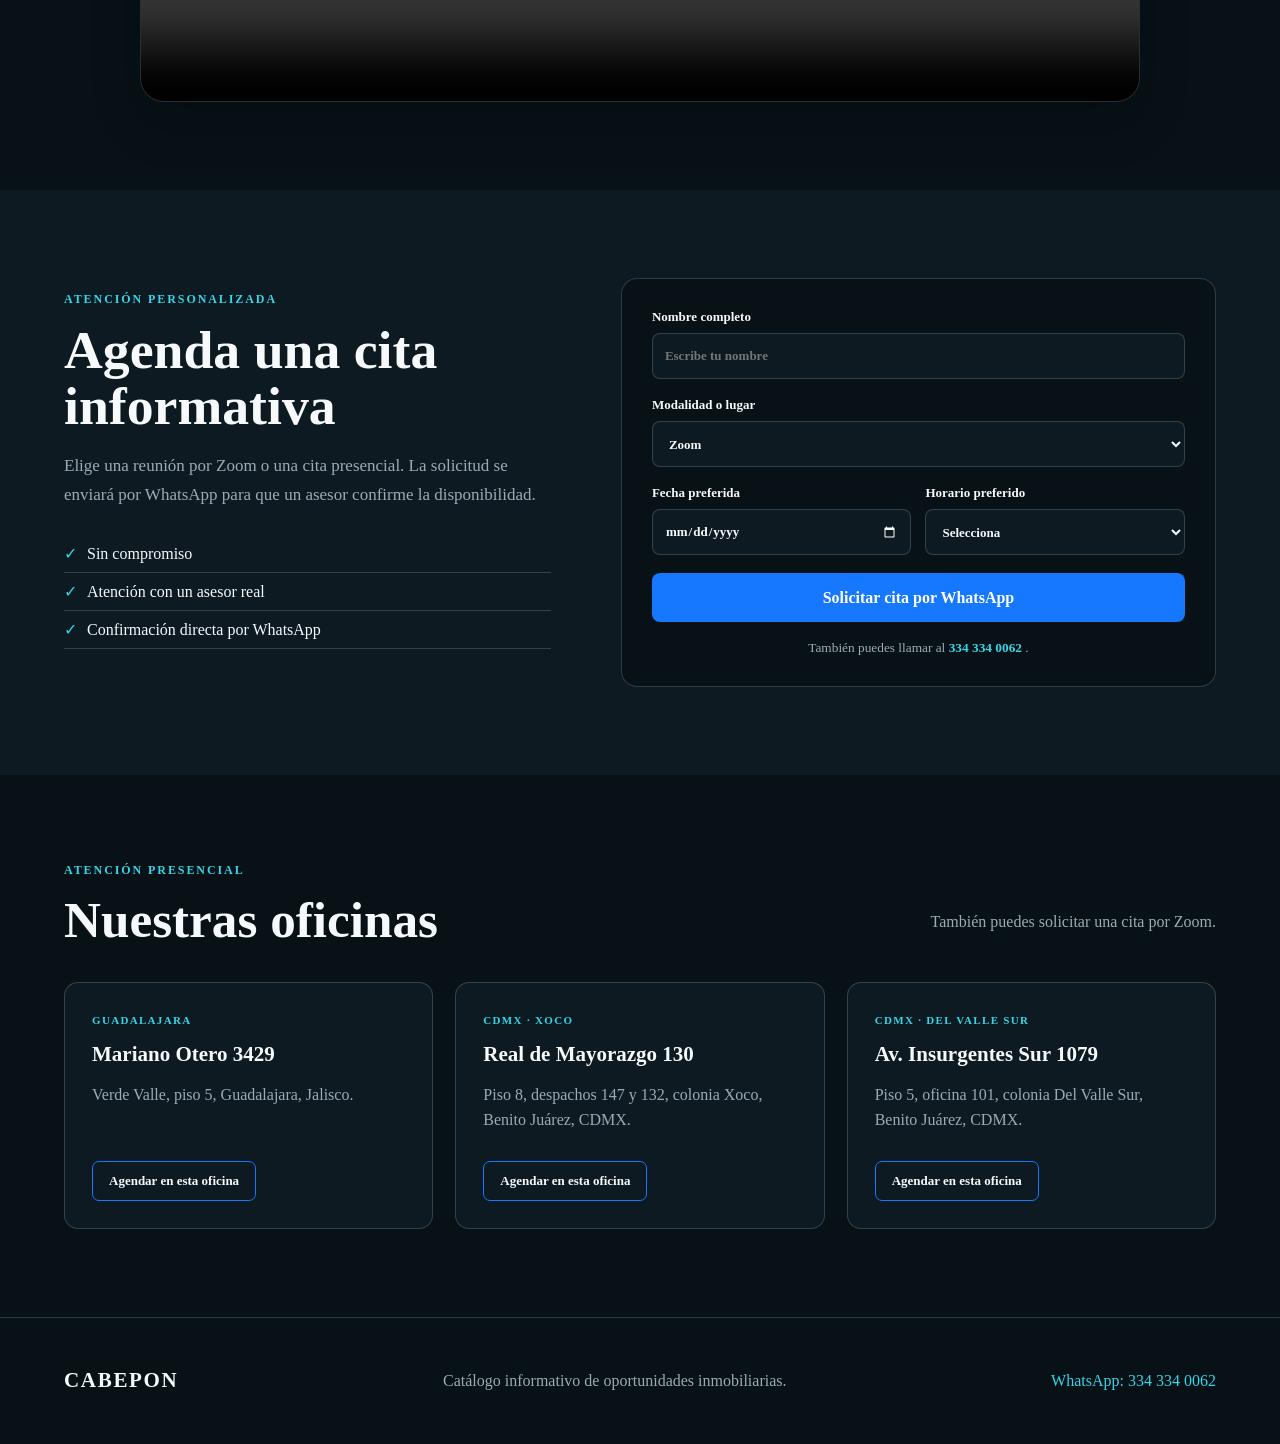
==== commit 20009726: "cabepon" ====
--- a/index.html
+++ b/index.html
@@ -3,13 +3,25 @@
 <head>
   <meta charset="utf-8">
   <meta name="viewport" content="width=device-width,initial-scale=1">
-  <title>Catálogo BUSVA Homebrokers</title>
+  <title>Catálogo CABEPON</title>
   <meta name="description" content="Catálogo informativo de oportunidades inmobiliarias y remates bancarios en México.">
   <link rel="stylesheet" href="estilos.css">
+  <!-- ICONO EN LA PESTAÑA DE GOOGLE -->
+<link rel="icon" type="image/png" sizes="32x32" href="./favicon-32.png">
+<link rel="icon" type="image/png" sizes="48x48" href="./favicon-48.png">
+
+<!-- ICONO AL GUARDAR LA PÁGINA EN EL TELÉFONO -->
+<link rel="apple-touch-icon" sizes="180x180" href="./apple-touch-icon.png">
+<link rel="manifest" href="./manifest.json">
+
+<meta name="theme-color" content="#0b1f3a">
+<meta name="mobile-web-app-capable" content="yes">
+<meta name="apple-mobile-web-app-capable" content="yes">
+<meta name="apple-mobile-web-app-title" content="Remates Bancarios">
 </head>
 <body>
   <header class="site-header">
-    <a class="brand" href="#inicio" aria-label="BUSVA Homebrokers, inicio"><span><strong>BUSVA</strong><small>HOMEBROKERS</small></span></a>
+    <a class="brand" href="#inicio" aria-label="CABEPON, inicio"><span><strong>CABEPON</strong><small></small></span></a>
     <nav id="nav"><a href="#propiedades">Catálogo</a><a href="#proceso">Cómo funcionan los remates bancarios</a><a href="#oficinas">Oficinas</a><a class="contact-link" href="https://wa.me/523343340062" target="_blank">Contáctanos</a></nav>
     <div class="header-actions"><button class="theme-toggle" id="theme" aria-label="Cambiar tema"><span>☀</span><span class="moon">☾</span></button><button class="menu-toggle" id="menu" aria-label="Abrir menú">☰</button></div>
   </header>
@@ -28,18 +40,351 @@
       <div class="trust-row"><div><b>◇</b><span><strong>Asesoría jurídica</strong><small>Acompañamiento legal experto</small></span></div><div><b>▣</b><span><strong>Proceso documentado</strong><small>Información en cada etapa</small></span></div><div><b>○</b><span><strong>Atención personalizada</strong><small>Resolvemos tus dudas</small></span></div></div>
     </div></section>
 
-    <section class="catalog" id="propiedades"><div class="section-heading"><div><span class="eyebrow">Catálogo nacional</span><h2>Propiedades disponibles</h2></div><p id="result-count"></p></div><div class="property-grid" id="property-grid"></div><button class="load-more" id="load-more">Ver más propiedades</button><div class="empty" id="empty" hidden><h3>No encontramos propiedades con esos filtros.</h3><button id="show-all">Mostrar todas</button></div></section>
-
-    <section class="process" id="proceso"><div class="process-copy"><span class="eyebrow">Conoce el proceso</span><h2>Información clara antes de invertir</h2><p>En un remate bancario la adquisición se realiza con recursos propios. La propiedad puede conocerse únicamente por el exterior y el tiempo estimado de entrega es de 6 a 14 meses.</p><a href="https://wa.me/523343340062?text=Hola,%20deseo%20agendar%20una%20cita%20informativa%20sobre%20remates%20bancarios." target="_blank">Agendar cita informativa</a></div><div class="video-placeholder"><span>▶</span><strong>Aquí se colocará tu video de HeyGen</strong><small>Explicación del proceso de remate bancario</small></div></section>
-
-    <section class="advisor" id="asesor-virtual"><div class="advisor-intro"><span class="eyebrow">Atención inmediata</span><h2>Habla con nuestro asesor virtual</h2><p>Primero resuelve tus dudas directamente con el avatar. Si necesitas información adicional o ya estás interesado en una propiedad, podrás agendar una cita con un asesor real.</p></div><div class="advisor-panel"><div class="avatar-side"><div class="avatar-circle"><span>AV</span><i></i></div><strong>Asesor virtual BUSVA</strong><small>Selecciona una pregunta</small></div><div class="chat-side"><div class="chat-answer"><span>Asesor virtual</span><p id="faq-answer"></p></div><div class="faq-buttons" id="faq-buttons"></div><a href="#cita" class="chat-cta">Agendar cita con un asesor real</a></div></div></section>
-
-    <section class="appointment" id="cita"><div class="appointment-copy"><span class="eyebrow">Atención personalizada</span><h2>Agenda una cita informativa</h2><p>Elige una reunión por Zoom o una cita presencial. La solicitud se enviará por WhatsApp para que un asesor confirme la disponibilidad.</p><ul><li>Sin compromiso</li><li>Atención con un asesor real</li><li>Confirmación directa por WhatsApp</li></ul></div><form class="appointment-form" id="appointment"><label>Nombre completo<input required id="name" placeholder="Escribe tu nombre"></label><label>Modalidad o lugar<select id="mode"><option>Zoom</option><option>Oficina Guadalajara</option><option>Oficina CDMX · Xoco</option><option>Oficina CDMX · Insurgentes Sur</option></select></label><div class="form-row"><label>Fecha preferida<input required type="date" id="date"></label><label>Horario preferido<select required id="time"><option value="">Selecciona</option><option>10:00 a.m.</option><option>12:00 p.m.</option><option>4:00 p.m.</option><option>6:00 p.m.</option></select></label></div><button>Solicitar cita por WhatsApp</button><small>También puedes llamar al <a href="tel:+523343340062">334 334 0062</a>.</small></form></section>
-
-    <section class="offices" id="oficinas"><div class="section-heading"><div><span class="eyebrow">Atención presencial</span><h2>Nuestras oficinas</h2></div><p>También puedes solicitar una cita por Zoom.</p></div><div class="office-grid"><article><span>Guadalajara</span><h3>Mariano Otero 3429</h3><p>Verde Valle, piso 5, Guadalajara, Jalisco.</p><a href="https://wa.me/523343340062?text=Hola,%20deseo%20agendar%20una%20cita%20en%20Guadalajara." target="_blank">Agendar en esta oficina</a></article><article><span>CDMX · Xoco</span><h3>Real de Mayorazgo 130</h3><p>Piso 8, despachos 147 y 132, colonia Xoco, Benito Juárez, CDMX.</p><a href="https://wa.me/523343340062?text=Hola,%20deseo%20agendar%20una%20cita%20en%20Xoco." target="_blank">Agendar en esta oficina</a></article><article><span>CDMX · Del Valle Sur</span><h3>Av. Insurgentes Sur 1079</h3><p>Piso 5, oficina 101, colonia Del Valle Sur, Benito Juárez, CDMX.</p><a href="https://wa.me/523343340062?text=Hola,%20deseo%20agendar%20una%20cita%20en%20Insurgentes%20Sur." target="_blank">Agendar en esta oficina</a></article></div></section>
-  </main>
-
-  <footer><div class="brand"><span><strong>BUSVA</strong><small>HOMEBROKERS</small></span></div><p>Catálogo informativo de oportunidades inmobiliarias.</p><a href="https://wa.me/523343340062" target="_blank">WhatsApp: 334 334 0062</a></footer>
+   <section class="catalog" id="propiedades">
+
+  <div class="section-heading">
+
+    <div>
+      <span class="eyebrow">Catálogo nacional</span>
+      <h2>Propiedades disponibles</h2>
+    </div>
+
+    <p id="result-count"></p>
+
+  </div>
+
+  <div class="property-grid" id="property-grid"></div>
+
+  <button class="load-more" id="load-more">
+    Ver más propiedades
+  </button>
+
+  <div class="empty" id="empty" hidden>
+
+    <h3>No encontramos propiedades con esos filtros.</h3>
+
+    <button id="show-all">
+      Mostrar todas
+    </button>
+
+  </div>
+
+</section>
+
+
+<section class="process" id="proceso">
+
+  <div class="process-copy">
+
+    <span class="eyebrow">
+      Conoce el proceso
+    </span>
+
+    <h2>
+      Información clara antes de invertir
+    </h2>
+
+    <p>
+      En un remate bancario la adquisición se realiza con recursos propios.
+      La propiedad puede conocerse únicamente por el exterior y el tiempo
+      estimado de entrega es de 6 a 14 meses.
+    </p>
+
+    <a
+      href="https://wa.me/523343340062?text=Hola,%20deseo%20agendar%20una%20cita%20informativa%20sobre%20remates%20bancarios."
+      target="_blank"
+    >
+      Agendar cita informativa
+    </a>
+
+  </div>
+
+
+  <div class="video-box">
+
+    <video
+      controls
+      playsinline
+      preload="metadata"
+    >
+      <source
+        src="videoinicio.mp4"
+        type="video/mp4"
+      >
+
+      Tu navegador no puede reproducir este video.
+
+    </video>
+
+  </div>
+
+</section>
+
+
+<section class="advisor" id="asesor-virtual">
+
+  <div class="advisor-intro">
+
+    <span class="eyebrow">
+      Información inmediata
+    </span>
+
+    <h2>
+      Resuelve tus principales dudas
+    </h2>
+
+    <p>
+    Este video responde las preguntas más frecuentes sobre los remates bancarios
+    y te ayudará a comprender mejor cómo funciona el proceso de adquisición.
+    </p>
+
+    <p>
+     La información presentada es de carácter general y no sustituye una asesoría
+    personalizada. Si deseas resolver dudas específicas sobre una propiedad o
+    recibir información más detallada, podrás agendar una cita con uno de
+    nuestros asesores, quien te brindará orientación de acuerdo con tu caso.
+    </p>
+
+  </div>
+
+
+  <div class="advisor-video">
+
+    <video
+      controls
+      playsinline
+      preload="metadata"
+    >
+      <source
+        src="videopreguntas.mp4"
+        type="video/mp4"
+      >
+
+      Tu navegador no puede reproducir este video.
+    </video>
+
+  </div>
+
+</section>
+
+
+<section class="appointment" id="cita">
+
+  <div class="appointment-copy">
+
+    <span class="eyebrow">
+      Atención personalizada
+    </span>
+
+    <h2>
+      Agenda una cita informativa
+    </h2>
+
+    <p>
+      Elige una reunión por Zoom o una cita presencial.
+      La solicitud se enviará por WhatsApp para que un asesor
+      confirme la disponibilidad.
+    </p>
+
+    <ul>
+      <li>Sin compromiso</li>
+      <li>Atención con un asesor real</li>
+      <li>Confirmación directa por WhatsApp</li>
+    </ul>
+
+  </div>
+
+
+  <form class="appointment-form" id="appointment">
+
+    <label>
+      Nombre completo
+
+      <input
+        required
+        id="name"
+        placeholder="Escribe tu nombre"
+      >
+    </label>
+
+
+    <label>
+      Modalidad o lugar
+
+      <select id="mode">
+        <option>Zoom</option>
+        <option>Oficina Guadalajara</option>
+        <option>Oficina CDMX · Xoco</option>
+        <option>Oficina CDMX · Insurgentes Sur</option>
+      </select>
+    </label>
+
+
+    <div class="form-row">
+
+      <label>
+        Fecha preferida
+
+        <input
+          required
+          type="date"
+          id="date"
+        >
+      </label>
+
+
+      <label>
+        Horario preferido
+
+        <select required id="time">
+
+          <option value="">
+            Selecciona
+          </option>
+
+          <option>
+            10:00 a.m.
+          </option>
+
+          <option>
+            12:00 p.m.
+          </option>
+
+          <option>
+            4:00 p.m.
+          </option>
+
+          <option>
+            6:00 p.m.
+          </option>
+
+        </select>
+
+      </label>
+
+    </div>
+
+
+    <button>
+      Solicitar cita por WhatsApp
+    </button>
+
+    <small>
+      También puedes llamar al
+      <a href="tel:+523343340062">
+        334 334 0062
+      </a>.
+    </small>
+
+  </form>
+
+</section>
+
+
+<section class="offices" id="oficinas">
+
+  <div class="section-heading">
+
+    <div>
+      <span class="eyebrow">
+        Atención presencial
+      </span>
+
+      <h2>
+        Nuestras oficinas
+      </h2>
+    </div>
+
+    <p>
+      También puedes solicitar una cita por Zoom.
+    </p>
+
+  </div>
+
+
+  <div class="office-grid">
+
+    <article>
+
+      <span>
+        Guadalajara
+      </span>
+
+      <h3>
+        Mariano Otero 3429
+      </h3>
+
+      <p>
+        Verde Valle, piso 5, Guadalajara, Jalisco.
+      </p>
+
+      <a
+        href="https://wa.me/523343340062?text=Hola,%20deseo%20agendar%20una%20cita%20en%20Guadalajara."
+        target="_blank"
+      >
+        Agendar en esta oficina
+      </a>
+
+    </article>
+
+
+    <article>
+
+      <span>
+        CDMX · Xoco
+      </span>
+
+      <h3>
+        Real de Mayorazgo 130
+      </h3>
+
+      <p>
+        Piso 8, despachos 147 y 132,
+        colonia Xoco, Benito Juárez, CDMX.
+      </p>
+
+      <a
+        href="https://wa.me/523343340062?text=Hola,%20deseo%20agendar%20una%20cita%20en%20Xoco."
+        target="_blank"
+      >
+        Agendar en esta oficina
+      </a>
+
+    </article>
+
+
+    <article>
+
+      <span>
+        CDMX · Del Valle Sur
+      </span>
+
+      <h3>
+        Av. Insurgentes Sur 1079
+      </h3>
+
+      <p>
+        Piso 5, oficina 101,
+        colonia Del Valle Sur,
+        Benito Juárez, CDMX.
+      </p>
+
+      <a
+        href="https://wa.me/523343340062?text=Hola,%20deseo%20agendar%20una%20cita%20en%20Insurgentes%20Sur."
+        target="_blank"
+      >
+        Agendar en esta oficina
+      </a>
+
+    </article>
+
+  </div>
+
+</section>
+
+</main>
+
+  <footer><div class="brand"><span><strong>CABEPON</strong><small></small></span></div><p>Catálogo informativo de oportunidades inmobiliarias.</p><a href="https://wa.me/523343340062" target="_blank">WhatsApp: 334 334 0062</a></footer>
   <div class="modal-backdrop" id="modal" hidden><section class="property-modal" role="dialog" aria-modal="true"><button class="modal-close" id="modal-close">×</button><div class="modal-gallery"><div class="gallery-main" id="gallery-main"></div><div class="gallery-thumbs" id="gallery-thumbs"></div></div><div class="modal-content" id="modal-content"></div></section></div>
 
   <script src="propiedades.js"></script>
--- a/estilos.css
+++ b/estilos.css
@@ -1,62 +1,1521 @@
-:root { --bg:#071116; --surface:#0d1a21; --surface2:#12232c; --text:#f7fafc; --muted:#9babb5; --line:rgba(158,186,201,.25); --blue:#1677ff; --cyan:#36d5e8; --header:rgba(5,14,19,.92); --shadow:0 20px 60px rgba(0,0,0,.25); color-scheme:dark; }
-:root[data-theme="light"] { --bg:#eef4f6; --surface:#fff; --surface2:#e7f0f3; --text:#10212a; --muted:#586d78; --line:rgba(34,71,90,.18); --blue:#0868e4; --cyan:#058fa6; --header:rgba(255,255,255,.92); --shadow:0 18px 50px rgba(20,54,72,.12); color-scheme:light; }
-*{box-sizing:border-box} html{scroll-behavior:smooth} body{margin:0;background:var(--bg);color:var(--text);font-family:var(--font-geist-sans),Arial,sans-serif} a{color:inherit;text-decoration:none} button,input,select{font:inherit}
-[hidden]{display:none!important}
-.site-header{height:86px;display:flex;align-items:center;justify-content:space-between;padding:0 clamp(22px,5vw,74px);position:sticky;top:0;z-index:30;background:var(--header);border-bottom:1px solid var(--line);backdrop-filter:blur(18px)}
-.brand{display:flex;align-items:center}.brand>span{display:flex;flex-direction:column}.brand strong{font-family:Georgia,serif;font-size:29px;letter-spacing:.08em}.brand small{font-size:9px;letter-spacing:.38em;margin-left:3px}
-nav{display:flex;align-items:center;gap:44px;font-weight:500}nav a{transition:color .2s}nav a:hover{color:var(--cyan)}.contact-link{border:1px solid var(--cyan);border-radius:9px;padding:13px 21px}.header-actions{display:flex;gap:10px;align-items:center}.theme-toggle,.menu-toggle{border:1px solid var(--line);background:var(--surface);color:var(--text);cursor:pointer}.theme-toggle{width:64px;height:34px;border-radius:99px;position:relative;display:flex;align-items:center;justify-content:space-around;font-size:17px}.theme-toggle:after{content:"";position:absolute;width:27px;height:27px;border-radius:50%;background:var(--blue);left:3px;transition:transform .25s}.theme-toggle span{z-index:1;font-size:14px}.theme-toggle .moon{color:#fff}:root[data-theme="light"] .theme-toggle:after{transform:translateX(30px)}.menu-toggle{display:none;border-radius:8px;width:42px;height:38px;font-size:20px}
-.hero{position:relative;min-height:645px;overflow:hidden;background:radial-gradient(circle at 78% 35%,rgba(22,119,255,.24),transparent 27%),linear-gradient(115deg,var(--bg) 0%,var(--bg) 53%,rgba(8,44,63,.78) 100%)}.hero:after{content:"";position:absolute;inset:0;background:linear-gradient(90deg,transparent 55%,rgba(54,213,232,.045)),repeating-linear-gradient(125deg,transparent 0 40px,rgba(54,213,232,.022) 41px 42px);pointer-events:none}.hero-glow{position:absolute;right:-8%;top:8%;width:54%;height:78%;border-radius:50%;background:radial-gradient(ellipse,rgba(54,213,232,.14),transparent 63%);filter:blur(10px)}.hero-inner{position:relative;z-index:1;max-width:1450px;margin:auto;padding:64px clamp(22px,5vw,74px) 38px}.eyebrow{display:block;color:var(--cyan);font-weight:700;text-transform:uppercase;letter-spacing:.16em;font-size:12px;margin-bottom:15px}.hero h1{font-family:Georgia,"Times New Roman",serif;font-size:clamp(48px,5.4vw,78px);line-height:.96;letter-spacing:-.035em;margin:0;max-width:870px}.hero-copy{font-size:18px;color:var(--muted);margin:24px 0 30px}.hero-copy b{color:var(--cyan);margin:0 5px}
-.search-box{display:grid;grid-template-columns:1.1fr 1fr .9fr 1.05fr;align-items:end;gap:0;background:color-mix(in srgb,var(--surface) 84%,transparent);border:1px solid var(--line);border-radius:13px;padding:18px;box-shadow:var(--shadow);backdrop-filter:blur(17px);max-width:1370px}.search-box label{display:flex;flex-direction:column;gap:7px;padding:0 18px;border-right:1px solid var(--line)}.search-box label:first-child{padding-left:4px}.search-box label span{font-size:13px}.search-box input,.search-box select{height:43px;border:1px solid var(--line);border-radius:7px;background:transparent;color:var(--text);padding:0 13px;outline:none}.search-box input:focus,.search-box select:focus{border-color:var(--cyan)}.search-box button{height:48px;border:0;border-radius:8px;margin-left:18px;background:var(--blue);color:white;font-weight:650;font-size:17px;cursor:pointer;box-shadow:0 8px 24px rgba(22,119,255,.25);transition:.2s}.search-box button:hover{filter:brightness(1.12);transform:translateY(-1px)}
-.trust-row{display:grid;grid-template-columns:repeat(3,1fr);margin-top:26px;max-width:1220px}.trust-row>div{display:flex;align-items:center;gap:16px;padding:0 32px;border-right:1px solid var(--line)}.trust-row>div:first-child{padding-left:0}.trust-row>div:last-child{border:0}.trust-row b{color:var(--cyan);font-size:29px}.trust-row span{display:flex;flex-direction:column;gap:5px}.trust-row small{color:var(--muted)}
-.catalog,.offices{padding:88px clamp(22px,5vw,74px);max-width:1580px;margin:auto}.section-heading{display:flex;align-items:end;justify-content:space-between;gap:25px;margin-bottom:35px}.section-heading h2,.process h2{font-family:Georgia,serif;font-size:clamp(34px,4vw,54px);line-height:1.05;margin:0}.section-heading p{color:var(--muted);max-width:520px;text-align:right}.property-grid{display:grid;grid-template-columns:repeat(3,1fr);gap:24px}.property-card{background:var(--surface);border:1px solid var(--line);border-radius:15px;overflow:hidden;box-shadow:var(--shadow);transition:transform .22s,border-color .22s}.property-card:hover{transform:translateY(-5px);border-color:color-mix(in srgb,var(--cyan) 55%,var(--line))}.property-image{height:245px;position:relative;display:flex;align-items:center;justify-content:center;background:linear-gradient(140deg,#153546,#0d2029)}:root[data-theme="light"] .property-image{background:linear-gradient(140deg,#c9dce4,#eaf1f4)}.property-image:before,.property-image:after{content:"";position:absolute;border:1px solid color-mix(in srgb,var(--cyan) 40%,transparent);transform:rotate(45deg)}.property-image:before{width:160px;height:160px}.property-image:after{width:100px;height:100px}.property-image>span{position:absolute;top:14px;left:14px;background:rgba(3,11,15,.8);color:#fff;border-radius:6px;padding:8px 10px;font-size:12px;z-index:1}.image-status{position:relative;z-index:1;max-width:220px;text-align:center;color:var(--muted);font-size:13px;background:color-mix(in srgb,var(--surface) 88%,transparent);padding:12px;border-radius:8px}.property-body{padding:20px}.property-location{display:flex;gap:10px}.property-location>span{color:var(--cyan);font-size:21px}.property-location div{display:flex;flex-direction:column;gap:4px}.property-location small{color:var(--muted)}.property-body h3{font-size:25px;margin:18px 0 12px}.features{display:flex;gap:9px;padding-bottom:18px}.features span{background:var(--surface2);color:var(--muted);font-size:12px;border-radius:6px;padding:7px 9px}.property-body>a,.process-copy>a,.office-grid a{display:inline-flex;justify-content:center;border:1px solid var(--blue);color:var(--text);border-radius:7px;padding:11px 16px;font-weight:650;transition:.2s}.property-body>a{width:100%}.property-body>a:hover,.process-copy>a:hover,.office-grid a:hover{background:var(--blue);color:white}.empty{text-align:center;padding:50px;background:var(--surface);border-radius:16px}.empty button{background:var(--blue);color:white;border:0;border-radius:8px;padding:11px 18px;cursor:pointer}
-.process{padding:78px clamp(22px,5vw,74px);background:var(--surface);display:grid;grid-template-columns:1fr 1fr;gap:70px;align-items:center}.process-copy{max-width:650px;margin-left:auto}.process-copy p{color:var(--muted);font-size:17px;line-height:1.8;margin:24px 0 28px}.video-placeholder{min-height:340px;max-width:650px;border:1px solid var(--line);border-radius:18px;background:linear-gradient(145deg,var(--surface2),var(--bg));display:flex;flex-direction:column;align-items:center;justify-content:center;text-align:center;gap:10px}.video-placeholder>span{width:72px;height:72px;border-radius:50%;display:grid;place-items:center;background:var(--blue);color:white;font-size:27px;padding-left:4px}.video-placeholder small{color:var(--muted)}
-.office-grid{display:grid;grid-template-columns:repeat(3,1fr);gap:22px}.office-grid article{background:var(--surface);border:1px solid var(--line);border-radius:14px;padding:27px}.office-grid article>span{color:var(--cyan);font-weight:700;text-transform:uppercase;letter-spacing:.12em;font-size:11px}.office-grid h3{font-size:21px;margin:14px 0 8px}.office-grid p{min-height:62px;color:var(--muted);line-height:1.55}.office-grid a{font-size:13px}
-footer{border-top:1px solid var(--line);padding:38px clamp(22px,5vw,74px);display:flex;align-items:center;justify-content:space-between;gap:25px;color:var(--muted)}footer .brand{color:var(--text)}footer .brand strong{font-size:21px}footer>a{color:var(--cyan)}
-@media(max-width:950px){nav{position:absolute;top:85px;left:0;right:0;background:var(--surface);display:none;flex-direction:column;align-items:stretch;padding:24px;border-bottom:1px solid var(--line);gap:8px}nav.open{display:flex}nav a{padding:13px}.menu-toggle{display:block}.hero-inner{padding-top:48px}.search-box{grid-template-columns:1fr 1fr}.search-box label{border:0;padding:9px}.search-box button{margin:9px;align-self:end}.trust-row{grid-template-columns:1fr}.trust-row>div{border:0;border-bottom:1px solid var(--line);padding:13px 0}.property-grid{grid-template-columns:repeat(2,1fr)}.process{grid-template-columns:1fr}.process-copy{margin:0}.office-grid{grid-template-columns:1fr 1fr}footer{flex-wrap:wrap}}
-@media(max-width:620px){.site-header{height:72px}.brand strong{font-size:22px}.brand small{font-size:7px}.brand-mark{transform:scale(.8);margin-right:-5px}nav{top:71px}.hero{min-height:auto}.hero-inner{padding-top:42px}.hero h1{font-size:43px}.hero-copy{font-size:15px;line-height:1.7}.search-box{grid-template-columns:1fr}.search-box label{padding:8px 0}.search-box button{margin:9px 0 0}.trust-row small{font-size:12px}.catalog,.offices{padding-top:64px;padding-bottom:64px}.section-heading{align-items:start;flex-direction:column}.section-heading p{text-align:left}.property-grid,.office-grid{grid-template-columns:1fr}.property-image{height:220px}.process{padding-top:64px;padding-bottom:64px;gap:36px}.video-placeholder{min-height:260px}footer{flex-direction:column;align-items:flex-start}.theme-toggle{width:58px}.contact-link{border:0}.office-grid p{min-height:0}}
-@media(prefers-reduced-motion:reduce){*{scroll-behavior:auto!important;transition:none!important}}
-
-.card-description{color:var(--muted);font-size:13px;line-height:1.55;display:-webkit-box;-webkit-line-clamp:2;-webkit-box-orient:vertical;overflow:hidden}.details-button{display:inline-flex;justify-content:center;width:100%;margin-bottom:9px;border:1px solid var(--blue);background:transparent;color:var(--text);border-radius:7px;padding:11px 16px;font-weight:650;cursor:pointer;transition:.2s}.details-button:hover{background:var(--blue);color:#fff}
-.modal-backdrop{position:fixed;inset:0;z-index:80;background:rgba(0,7,10,.78);display:grid;place-items:center;padding:24px;backdrop-filter:blur(8px)}.property-modal{position:relative;width:min(1050px,100%);max-height:92vh;overflow:auto;display:grid;grid-template-columns:1.05fr .95fr;background:var(--surface);border:1px solid var(--line);border-radius:18px;box-shadow:0 30px 100px rgba(0,0,0,.5)}.modal-close{position:absolute;right:14px;top:14px;z-index:2;width:40px;height:40px;border-radius:50%;border:1px solid var(--line);background:var(--surface);color:var(--text);font-size:25px;cursor:pointer}.modal-gallery{min-height:600px;display:grid;place-items:center;text-align:center;padding:40px;background:linear-gradient(145deg,#153546,#09171e);color:var(--muted)}:root[data-theme="light"] .modal-gallery{background:linear-gradient(145deg,#d8e6eb,#edf4f6)}.modal-gallery span{max-width:260px;background:color-mix(in srgb,var(--surface) 90%,transparent);padding:16px;border-radius:9px}.modal-content{padding:48px}.modal-content h2{font-family:Georgia,serif;font-size:36px;line-height:1.1;margin:0 0 13px}.modal-content>h3{font-size:28px;margin:0 0 18px}.modal-features{display:flex;gap:9px;margin-bottom:25px}.modal-features span{background:var(--surface2);color:var(--muted);border-radius:6px;padding:8px 10px;font-size:13px}.modal-section{padding:18px 0;border-top:1px solid var(--line)}.modal-section p,.modal-note p{color:var(--muted);line-height:1.65;margin:7px 0 0}.modal-note{background:var(--surface2);padding:16px;border-left:3px solid var(--cyan);margin:8px 0 20px}.modal-whatsapp{display:flex;justify-content:center;background:var(--blue);color:#fff;padding:13px;border-radius:8px;font-weight:700}
-@media(max-width:760px){.property-modal{grid-template-columns:1fr}.modal-gallery{min-height:260px}.modal-content{padding:30px 22px}.modal-content h2{font-size:29px}.modal-features{flex-wrap:wrap}}
-@media(max-width:620px){.brand-mark{display:none}}
-.advisor{padding:88px clamp(22px,5vw,74px);max-width:1580px;margin:auto}.advisor-intro{max-width:780px;margin-bottom:34px}.advisor-intro h2,.appointment h2{font-family:Georgia,serif;font-size:clamp(36px,4.2vw,56px);line-height:1.05;margin:0}.advisor-intro p,.appointment-copy>p{color:var(--muted);font-size:17px;line-height:1.7}.direct-contact{display:flex;gap:12px;margin-top:22px}.direct-contact a{border:1px solid var(--blue);border-radius:8px;padding:11px 16px;font-weight:650}.direct-contact a:last-child{background:var(--blue);color:#fff}.advisor-panel{display:grid;grid-template-columns:300px 1fr;border:1px solid var(--line);background:var(--surface);border-radius:18px;overflow:hidden;box-shadow:var(--shadow)}.avatar-side{min-height:390px;background:radial-gradient(circle at 50% 35%,rgba(54,213,232,.2),transparent 36%),linear-gradient(145deg,var(--surface2),var(--bg));display:flex;flex-direction:column;align-items:center;justify-content:center;text-align:center;gap:8px;padding:30px}.avatar-circle{width:150px;height:150px;border-radius:50%;border:1px solid var(--cyan);display:grid;place-items:center;position:relative;background:rgba(22,119,255,.15);box-shadow:0 0 45px rgba(54,213,232,.12)}.avatar-circle span{font-family:Georgia,serif;font-size:50px}.avatar-circle i{position:absolute;width:17px;height:17px;border-radius:50%;background:#39d98a;border:3px solid var(--surface);right:14px;bottom:17px}.avatar-side small{color:var(--muted)}.chat-side{padding:34px}.chat-answer{background:var(--surface2);border-left:3px solid var(--cyan);border-radius:8px;padding:18px}.chat-answer span{color:var(--cyan);font-size:12px;text-transform:uppercase;letter-spacing:.13em;font-weight:700}.chat-answer p{line-height:1.7;margin:9px 0 0}.faq-buttons{display:grid;grid-template-columns:1fr 1fr;gap:10px;margin:18px 0}.faq-buttons button{border:1px solid var(--line);background:transparent;color:var(--text);border-radius:8px;padding:12px;text-align:left;cursor:pointer}.faq-buttons button:hover,.faq-buttons button.active{border-color:var(--cyan);background:color-mix(in srgb,var(--cyan) 9%,transparent)}.chat-cta{display:inline-flex;background:var(--blue);color:#fff;padding:12px 18px;border-radius:8px;font-weight:700}
-.appointment{padding:88px clamp(22px,5vw,74px);background:var(--surface);display:grid;grid-template-columns:.9fr 1.1fr;gap:70px;align-items:center}.appointment-copy{max-width:590px;margin-left:auto}.appointment-copy ul{list-style:none;padding:0;margin:25px 0}.appointment-copy li{padding:9px 0;border-bottom:1px solid var(--line)}.appointment-copy li:before{content:"✓";color:var(--cyan);margin-right:10px}.appointment-form{max-width:680px;background:var(--bg);border:1px solid var(--line);border-radius:16px;padding:30px;display:grid;gap:18px}.appointment-form label{display:flex;flex-direction:column;gap:8px;font-size:13px;font-weight:650}.appointment-form input,.appointment-form select{height:46px;background:var(--surface);color:var(--text);border:1px solid var(--line);border-radius:8px;padding:0 12px;outline:none}.appointment-form input:focus,.appointment-form select:focus{border-color:var(--cyan)}.form-row{display:grid;grid-template-columns:1fr 1fr;gap:14px}.appointment-form button{height:49px;border:0;border-radius:8px;background:var(--blue);color:#fff;font-weight:750;cursor:pointer}.appointment-form>small{color:var(--muted);text-align:center}.appointment-form>small a{color:var(--cyan);font-weight:700}
-@media(max-width:850px){.advisor-panel,.appointment{grid-template-columns:1fr}.avatar-side{min-height:270px}.appointment-copy{margin:0}.faq-buttons{grid-template-columns:1fr}}
-@media(max-width:620px){.advisor,.appointment{padding-top:64px;padding-bottom:64px}.direct-contact{flex-direction:column}.form-row{grid-template-columns:1fr}.chat-side{padding:22px}.appointment-form{padding:22px}}
-.search-actions{display:grid;grid-template-columns:1fr auto;gap:8px;margin-left:18px}.search-actions button{margin-left:0}.search-actions .clear-filters{background:transparent;color:var(--text);border:1px solid var(--line);box-shadow:none;font-size:13px;padding:0 12px}.search-actions .clear-filters:hover{border-color:var(--cyan);color:var(--cyan);filter:none}@media(max-width:950px){.search-actions{margin:9px}.search-actions button{margin:0}}@media(max-width:620px){.search-actions{margin:9px 0 0;grid-template-columns:1fr}.search-actions .clear-filters{height:40px}}
-.property-location strong{display:-webkit-box;-webkit-line-clamp:2;-webkit-box-orient:vertical;overflow:hidden;line-height:1.35}.property-location small{display:-webkit-box;-webkit-line-clamp:2;-webkit-box-orient:vertical;overflow:hidden;line-height:1.4}.load-more{display:block;margin:38px auto 0;border:1px solid var(--blue);background:var(--blue);color:#fff;border-radius:9px;padding:13px 24px;font-weight:700;cursor:pointer}.load-more:hover{filter:brightness(1.1)}
+:root {
+  --bg: #071116;
+  --surface: #0d1a21;
+  --surface2: #12232c;
+  --text: #f7fafc;
+  --muted: #9babb5;
+  --line: rgba(158,186,201,.25);
+  --blue: #1677ff;
+  --cyan: #36d5e8;
+  --header: rgba(5,14,19,.92);
+  --shadow: 0 20px 60px rgba(0,0,0,.25);
+  color-scheme: dark;
+}
+
+:root[data-theme="light"] {
+  --bg: #eef4f6;
+  --surface: #fff;
+  --surface2: #e7f0f3;
+  --text: #10212a;
+  --muted: #586d78;
+  --line: rgba(34,71,90,.18);
+  --blue: #0868e4;
+  --cyan: #058fa6;
+  --header: rgba(255,255,255,.92);
+  --shadow: 0 18px 50px rgba(20,54,72,.12);
+  color-scheme: light;
+}
+
+* {
+  box-sizing: border-box
+}
+
+html {
+  scroll-behavior: smooth
+}
+
+body {
+  margin: 0;
+  background: var(--bg);
+  color: var(--text);
+  font-family: var(--font-geist-sans),Arial,sans-serif
+}
+
+a {
+  color: inherit;
+  text-decoration: none
+}
+
+button,input,select {
+  font: inherit
+}
+
+[hidden] {
+  display: none!important
+}
+
+.site-header {
+  height: 86px;
+  display: flex;
+  align-items: center;
+  justify-content: space-between;
+  padding: 0 clamp(22px,5vw,74px);
+  position: sticky;
+  top: 0;
+  z-index: 30;
+  background: var(--header);
+  border-bottom: 1px solid var(--line);
+  backdrop-filter: blur(18px)
+}
+
+.brand {
+  display: flex;
+  align-items: center
+}
+
+.brand>span {
+  display: flex;
+  flex-direction: column
+}
+
+.brand strong {
+  font-family: Georgia,serif;
+  font-size: 29px;
+  letter-spacing: .08em
+}
+
+.brand small {
+  font-size: 9px;
+  letter-spacing: .38em;
+  margin-left: 3px
+}
+
+nav {
+  display: flex;
+  align-items: center;
+  gap: 44px;
+  font-weight: 500
+}
+
+nav a {
+  transition: color .2s
+}
+
+nav a:hover {
+  color: var(--cyan)
+}
+
+.contact-link {
+  border: 1px solid var(--cyan);
+  border-radius: 9px;
+  padding: 13px 21px
+}
+
+.header-actions {
+  display: flex;
+  gap: 10px;
+  align-items: center
+}
+
+.theme-toggle,.menu-toggle {
+  border: 1px solid var(--line);
+  background: var(--surface);
+  color: var(--text);
+  cursor: pointer
+}
+
+.theme-toggle {
+  width: 64px;
+  height: 34px;
+  border-radius: 99px;
+  position: relative;
+  display: flex;
+  align-items: center;
+  justify-content: space-around;
+  font-size: 17px
+}
+
+.theme-toggle:after {
+  content: "";
+  position: absolute;
+  width: 27px;
+  height: 27px;
+  border-radius: 50%;
+  background: var(--blue);
+  left: 3px;
+  transition: transform .25s
+}
+
+.theme-toggle span {
+  z-index: 1;
+  font-size: 14px
+}
+
+.theme-toggle .moon {
+  color: #fff
+}
+
+:root[data-theme="light"] .theme-toggle:after {
+  transform: translateX(30px)
+}
+
+.menu-toggle {
+  display: none;
+  border-radius: 8px;
+  width: 42px;
+  height: 38px;
+  font-size: 20px
+}
+
+.hero {
+  position: relative;
+  min-height: 645px;
+  overflow: hidden;
+  background: radial-gradient(circle at 78% 35%,rgba(22,119,255,.24),transparent 27%),linear-gradient(115deg,var(--bg) 0%,var(--bg) 53%,rgba(8,44,63,.78) 100%)
+}
+
+.hero:after {
+  content: "";
+  position: absolute;
+  inset: 0;
+  background: linear-gradient(90deg,transparent 55%,rgba(54,213,232,.045)),repeating-linear-gradient(125deg,transparent 0 40px,rgba(54,213,232,.022) 41px 42px);
+  pointer-events: none
+}
+
+.hero-glow {
+  position: absolute;
+  right: -8%;
+  top: 8%;
+  width: 54%;
+  height: 78%;
+  border-radius: 50%;
+  background: radial-gradient(ellipse,rgba(54,213,232,.14),transparent 63%);
+  filter: blur(10px)
+}
+
+.hero-inner {
+  position: relative;
+  z-index: 1;
+  max-width: 1450px;
+  margin: auto;
+  padding: 64px clamp(22px,5vw,74px) 38px
+}
+
+.eyebrow {
+  display: block;
+  color: var(--cyan);
+  font-weight: 700;
+  text-transform: uppercase;
+  letter-spacing: .16em;
+  font-size: 12px;
+  margin-bottom: 15px
+}
+
+.hero h1 {
+  font-family: Georgia,"Times New Roman",serif;
+  font-size: clamp(48px,5.4vw,78px);
+  line-height: .96;
+  letter-spacing: -.035em;
+  margin: 0;
+  max-width: 870px
+}
+
+.hero-copy {
+  font-size: 18px;
+  color: var(--muted);
+  margin: 24px 0 30px
+}
+
+.hero-copy b {
+  color: var(--cyan);
+  margin: 0 5px
+}
+
+.search-box {
+  display: grid;
+  grid-template-columns: 1.1fr 1fr .9fr 1.05fr;
+  align-items: end;
+  gap: 0;
+  background: color-mix(in srgb,var(--surface) 84%,transparent);
+  border: 1px solid var(--line);
+  border-radius: 13px;
+  padding: 18px;
+  box-shadow: var(--shadow);
+  backdrop-filter: blur(17px);
+  max-width: 1370px
+}
+
+.search-box label {
+  display: flex;
+  flex-direction: column;
+  gap: 7px;
+  padding: 0 18px;
+  border-right: 1px solid var(--line)
+}
+
+.search-box label:first-child {
+  padding-left: 4px
+}
+
+.search-box label span {
+  font-size: 13px
+}
+
+.search-box input,.search-box select {
+  height: 43px;
+  border: 1px solid var(--line);
+  border-radius: 7px;
+  background: transparent;
+  color: var(--text);
+  padding: 0 13px;
+  outline: none
+}
+
+.search-box input:focus,.search-box select:focus {
+  border-color: var(--cyan)
+}
+
+.search-box button {
+  height: 48px;
+  border: 0;
+  border-radius: 8px;
+  margin-left: 18px;
+  background: var(--blue);
+  color: white;
+  font-weight: 650;
+  font-size: 17px;
+  cursor: pointer;
+  box-shadow: 0 8px 24px rgba(22,119,255,.25);
+  transition: .2s
+}
+
+.search-box button:hover {
+  filter: brightness(1.12);
+  transform: translateY(-1px)
+}
+
+.trust-row {
+  display: grid;
+  grid-template-columns: repeat(3,1fr);
+  margin-top: 26px;
+  max-width: 1220px
+}
+
+.trust-row>div {
+  display: flex;
+  align-items: center;
+  gap: 16px;
+  padding: 0 32px;
+  border-right: 1px solid var(--line)
+}
+
+.trust-row>div:first-child {
+  padding-left: 0
+}
+
+.trust-row>div:last-child {
+  border: 0
+}
+
+.trust-row b {
+  color: var(--cyan);
+  font-size: 29px
+}
+
+.trust-row span {
+  display: flex;
+  flex-direction: column;
+  gap: 5px
+}
+
+.trust-row small {
+  color: var(--muted)
+}
+
+.catalog,.offices {
+  padding: 88px clamp(22px,5vw,74px);
+  max-width: 1580px;
+  margin: auto
+}
+
+.section-heading {
+  display: flex;
+  align-items: end;
+  justify-content: space-between;
+  gap: 25px;
+  margin-bottom: 35px
+}
+
+.section-heading h2,.process h2 {
+  font-family: Georgia,serif;
+  font-size: clamp(34px,4vw,54px);
+  line-height: 1.05;
+  margin: 0
+}
+
+.section-heading p {
+  color: var(--muted);
+  max-width: 520px;
+  text-align: right
+}
+
+.property-grid {
+  display: grid;
+  grid-template-columns: repeat(3,1fr);
+  gap: 24px
+}
+
+.property-card {
+  background: var(--surface);
+  border: 1px solid var(--line);
+  border-radius: 15px;
+  overflow: hidden;
+  box-shadow: var(--shadow);
+  transition: transform .22s,border-color .22s
+}
+
+.property-card:hover {
+  transform: translateY(-5px);
+  border-color: color-mix(in srgb,var(--cyan) 55%,var(--line))
+}
+
+.property-image {
+  height: 245px;
+  position: relative;
+  display: flex;
+  align-items: center;
+  justify-content: center;
+  background: linear-gradient(140deg,#153546,#0d2029)
+}
+
+:root[data-theme="light"] .property-image {
+  background: linear-gradient(140deg,#c9dce4,#eaf1f4)
+}
+
+.property-image:before,.property-image:after {
+  content: "";
+  position: absolute;
+  border: 1px solid color-mix(in srgb,var(--cyan) 40%,transparent);
+  transform: rotate(45deg)
+}
+
+.property-image:before {
+  width: 160px;
+  height: 160px
+}
+
+.property-image:after {
+  width: 100px;
+  height: 100px
+}
+
+.property-image>span {
+  position: absolute;
+  top: 14px;
+  left: 14px;
+  background: rgba(3,11,15,.8);
+  color: #fff;
+  border-radius: 6px;
+  padding: 8px 10px;
+  font-size: 12px;
+  z-index: 1
+}
+
+.image-status {
+  position: relative;
+  z-index: 1;
+  max-width: 220px;
+  text-align: center;
+  color: var(--muted);
+  font-size: 13px;
+  background: color-mix(in srgb,var(--surface) 88%,transparent);
+  padding: 12px;
+  border-radius: 8px
+}
+
+.property-body {
+  padding: 20px
+}
+
+.property-location {
+  display: flex;
+  gap: 10px
+}
+
+.property-location>span {
+  color: var(--cyan);
+  font-size: 21px
+}
+
+.property-location div {
+  display: flex;
+  flex-direction: column;
+  gap: 4px
+}
+
+.property-location small {
+  color: var(--muted)
+}
+
+.property-body h3 {
+  font-size: 25px;
+  margin: 18px 0 12px
+}
+
+.features {
+  display: flex;
+  gap: 9px;
+  padding-bottom: 18px
+}
+
+.features span {
+  background: var(--surface2);
+  color: var(--muted);
+  font-size: 12px;
+  border-radius: 6px;
+  padding: 7px 9px
+}
+
+.property-body>a,.process-copy>a,.office-grid a {
+  display: inline-flex;
+  justify-content: center;
+  border: 1px solid var(--blue);
+  color: var(--text);
+  border-radius: 7px;
+  padding: 11px 16px;
+  font-weight: 650;
+  transition: .2s
+}
+
+.property-body>a {
+  width: 100%
+}
+
+.property-body>a:hover,.process-copy>a:hover,.office-grid a:hover {
+  background: var(--blue);
+  color: white
+}
+
+.empty {
+  text-align: center;
+  padding: 50px;
+  background: var(--surface);
+  border-radius: 16px
+}
+
+.empty button {
+  background: var(--blue);
+  color: white;
+  border: 0;
+  border-radius: 8px;
+  padding: 11px 18px;
+  cursor: pointer
+}
+
+.process {
+  padding: 78px clamp(22px,5vw,74px);
+  background: var(--surface);
+  display: grid;
+  grid-template-columns: minmax(0,1fr) 390px;
+  gap: 70px;
+  align-items: center;
+}
+
+.process-copy {
+  max-width: 650px;
+  margin-left: auto;
+}
+
+.process-copy p {
+  color: var(--muted);
+  font-size: 17px;
+  line-height: 1.8;
+  margin: 24px 0 28px;
+}
+
+.video-box {
+  width: 100%;
+  max-width: 390px;
+  aspect-ratio: 9 / 16;
+  margin: 0 auto;
+  border: 1px solid var(--line);
+  border-radius: 22px;
+  overflow: hidden;
+  background: #000;
+  box-shadow: 0 20px 60px rgba(0,0,0,.22);
+}
+
+.video-box video {
+  width: 100%;
+  height: 100%;
+  display: block;
+  object-fit: contain;
+  background: #000;
+}
+
+.office-grid {
+  display: grid;
+  grid-template-columns: repeat(3,1fr);
+  gap: 22px
+}
+
+.office-grid article {
+  background: var(--surface);
+  border: 1px solid var(--line);
+  border-radius: 14px;
+  padding: 27px
+}
+
+.office-grid article>span {
+  color: var(--cyan);
+  font-weight: 700;
+  text-transform: uppercase;
+  letter-spacing: .12em;
+  font-size: 11px
+}
+
+.office-grid h3 {
+  font-size: 21px;
+  margin: 14px 0 8px
+}
+
+.office-grid p {
+  min-height: 62px;
+  color: var(--muted);
+  line-height: 1.55
+}
+
+.office-grid a {
+  font-size: 13px
+}
+
+footer {
+  border-top: 1px solid var(--line);
+  padding: 38px clamp(22px,5vw,74px);
+  display: flex;
+  align-items: center;
+  justify-content: space-between;
+  gap: 25px;
+  color: var(--muted)
+}
+
+footer .brand {
+  color: var(--text)
+}
+
+footer .brand strong {
+  font-size: 21px
+}
+
+footer>a {
+  color: var(--cyan)
+}
+
+@media(max-width:950px) {
+  nav {
+    position: absolute;
+    top: 85px;
+    left: 0;
+    right: 0;
+    background: var(--surface);
+    display: none;
+    flex-direction: column;
+    align-items: stretch;
+    padding: 24px;
+    border-bottom: 1px solid var(--line);
+    gap: 8px
+  }
+
+  nav.open {
+    display: flex
+  }
+
+  nav a {
+    padding: 13px
+  }
+
+  .menu-toggle {
+    display: block
+  }
+
+  .hero-inner {
+    padding-top: 48px
+  }
+
+  .search-box {
+    grid-template-columns: 1fr 1fr
+  }
+
+  .search-box label {
+    border: 0;
+    padding: 9px
+  }
+
+  .search-box button {
+    margin: 9px;
+    align-self: end
+  }
+
+  .trust-row {
+    grid-template-columns: 1fr
+  }
+
+  .trust-row>div {
+    border: 0;
+    border-bottom: 1px solid var(--line);
+    padding: 13px 0
+  }
+
+  .property-grid {
+    grid-template-columns: repeat(2,1fr)
+  }
+
+  .process {
+    grid-template-columns: 1fr
+  }
+
+  .process-copy {
+    margin: 0
+  }
+
+  .office-grid {
+    grid-template-columns: 1fr 1fr
+  }
+
+  footer {
+    flex-wrap: wrap
+  }
+
+}
+
+@media(max-width:620px) {
+  .site-header {
+    height: 72px
+  }
+
+  .brand strong {
+    font-size: 22px
+  }
+
+  .brand small {
+    font-size: 7px
+  }
+
+  .brand-mark {
+    transform: scale(.8);
+    margin-right: -5px
+  }
+
+  nav {
+    top: 71px
+  }
+
+  .hero {
+    min-height: auto
+  }
+
+  .hero-inner {
+    padding-top: 42px
+  }
+
+  .hero h1 {
+    font-size: 43px
+  }
+
+  .hero-copy {
+    font-size: 15px;
+    line-height: 1.7
+  }
+
+  .search-box {
+    grid-template-columns: 1fr
+  }
+
+  .search-box label {
+    padding: 8px 0
+  }
+
+  .search-box button {
+    margin: 9px 0 0
+  }
+
+  .trust-row small {
+    font-size: 12px
+  }
+
+  .catalog,.offices {
+    padding-top: 64px;
+    padding-bottom: 64px
+  }
+
+  .section-heading {
+    align-items: start;
+    flex-direction: column
+  }
+
+  .section-heading p {
+    text-align: left
+  }
+
+  .property-grid,.office-grid {
+    grid-template-columns: 1fr
+  }
+
+  .property-image {
+    height: 220px
+  }
+
+  .process {
+    padding-top: 64px;
+    padding-bottom: 64px;
+    gap: 36px
+  }
+
+  .video-placeholder {
+    min-height: 260px
+  }
+
+  footer {
+    flex-direction: column;
+    align-items: flex-start
+  }
+
+  .theme-toggle {
+    width: 58px
+  }
+
+  .contact-link {
+    border: 0
+  }
+
+  .office-grid p {
+    min-height: 0
+  }
+
+}
+
+@media(prefers-reduced-motion:reduce) {
+  * {
+    scroll-behavior: auto!important;
+    transition: none!important
+  }
+
+}
+
+.card-description {
+  color: var(--muted);
+  font-size: 13px;
+  line-height: 1.55;
+  display: -webkit-box;
+  -webkit-line-clamp: 2;
+  -webkit-box-orient: vertical;
+  overflow: hidden
+}
+
+.details-button {
+  display: inline-flex;
+  justify-content: center;
+  width: 100%;
+  margin-bottom: 9px;
+  border: 1px solid var(--blue);
+  background: transparent;
+  color: var(--text);
+  border-radius: 7px;
+  padding: 11px 16px;
+  font-weight: 650;
+  cursor: pointer;
+  transition: .2s
+}
+
+.details-button:hover {
+  background: var(--blue);
+  color: #fff
+}
+
+.modal-backdrop {
+  position: fixed;
+  inset: 0;
+  z-index: 80;
+  background: rgba(0,7,10,.78);
+  display: grid;
+  place-items: center;
+  padding: 24px;
+  backdrop-filter: blur(8px)
+}
+
+.property-modal {
+  position: relative;
+  width: min(1050px,100%);
+  max-height: 92vh;
+  overflow: auto;
+  display: grid;
+  grid-template-columns: 1.05fr .95fr;
+  background: var(--surface);
+  border: 1px solid var(--line);
+  border-radius: 18px;
+  box-shadow: 0 30px 100px rgba(0,0,0,.5)
+}
+
+.modal-close {
+  position: absolute;
+  right: 14px;
+  top: 14px;
+  z-index: 2;
+  width: 40px;
+  height: 40px;
+  border-radius: 50%;
+  border: 1px solid var(--line);
+  background: var(--surface);
+  color: var(--text);
+  font-size: 25px;
+  cursor: pointer
+}
+
+.modal-gallery {
+  min-height: 600px;
+  display: grid;
+  place-items: center;
+  text-align: center;
+  padding: 40px;
+  background: linear-gradient(145deg,#153546,#09171e);
+  color: var(--muted)
+}
+
+:root[data-theme="light"] .modal-gallery {
+  background: linear-gradient(145deg,#d8e6eb,#edf4f6)
+}
+
+.modal-gallery span {
+  max-width: 260px;
+  background: color-mix(in srgb,var(--surface) 90%,transparent);
+  padding: 16px;
+  border-radius: 9px
+}
+
+.modal-content {
+  padding: 48px
+}
+
+.modal-content h2 {
+  font-family: Georgia,serif;
+  font-size: 36px;
+  line-height: 1.1;
+  margin: 0 0 13px
+}
+
+.modal-content>h3 {
+  font-size: 28px;
+  margin: 0 0 18px
+}
+
+.modal-features {
+  display: flex;
+  gap: 9px;
+  margin-bottom: 25px
+}
+
+.modal-features span {
+  background: var(--surface2);
+  color: var(--muted);
+  border-radius: 6px;
+  padding: 8px 10px;
+  font-size: 13px
+}
+
+.modal-section {
+  padding: 18px 0;
+  border-top: 1px solid var(--line)
+}
+
+.modal-section p,.modal-note p {
+  color: var(--muted);
+  line-height: 1.65;
+  margin: 7px 0 0
+}
+
+.modal-note {
+  background: var(--surface2);
+  padding: 16px;
+  border-left: 3px solid var(--cyan);
+  margin: 8px 0 20px
+}
+
+.modal-whatsapp {
+  display: flex;
+  justify-content: center;
+  background: var(--blue);
+  color: #fff;
+  padding: 13px;
+  border-radius: 8px;
+  font-weight: 700
+}
+
+@media(max-width:760px) {
+  .property-modal {
+    grid-template-columns: 1fr
+  }
+
+  .modal-gallery {
+    min-height: 260px
+  }
+
+  .modal-content {
+    padding: 30px 22px
+  }
+
+  .modal-content h2 {
+    font-size: 29px
+  }
+
+  .modal-features {
+    flex-wrap: wrap
+  }
+
+}
+
+@media(max-width:620px) {
+  .brand-mark {
+    display: none
+  }
+
+}
+
+.advisor {
+  padding: 88px clamp(22px,5vw,74px);
+  max-width: 1580px;
+  margin: auto
+}
+
+.advisor-intro {
+  max-width: 780px;
+  margin-bottom: 34px
+}
+
+.advisor-intro h2,.appointment h2 {
+  font-family: Georgia,serif;
+  font-size: clamp(36px,4.2vw,56px);
+  line-height: 1.05;
+  margin: 0
+}
+
+.advisor-intro p,.appointment-copy>p {
+  color: var(--muted);
+  font-size: 17px;
+  line-height: 1.7
+}
+
+.direct-contact {
+  display: flex;
+  gap: 12px;
+  margin-top: 22px
+}
+
+.direct-contact a {
+  border: 1px solid var(--blue);
+  border-radius: 8px;
+  padding: 11px 16px;
+  font-weight: 650
+}
+
+.direct-contact a:last-child {
+  background: var(--blue);
+  color: #fff
+}
+
+.advisor-video {
+  width: 100%;
+  max-width: 1000px;
+  margin: 35px auto 0;
+  border: 1px solid var(--line);
+  border-radius: 24px;
+  overflow: hidden;
+  background: #000;
+  box-shadow: 0 20px 50px rgba(0,0,0,.18)
+}
+
+.advisor-video video {
+  width: 100%;
+  height: auto;
+  display: block;
+  background: #000
+}
+
+.appointment {
+  padding: 88px clamp(22px,5vw,74px);
+  background: var(--surface);
+  display: grid;
+  grid-template-columns: .9fr 1.1fr;
+  gap: 70px;
+  align-items: center
+}
+
+.appointment-copy {
+  max-width: 590px;
+  margin-left: auto
+}
+
+.appointment-copy ul {
+  list-style: none;
+  padding: 0;
+  margin: 25px 0
+}
+
+.appointment-copy li {
+  padding: 9px 0;
+  border-bottom: 1px solid var(--line)
+}
+
+.appointment-copy li:before {
+  content: "✓";
+  color: var(--cyan);
+  margin-right: 10px
+}
+
+.appointment-form {
+  max-width: 680px;
+  background: var(--bg);
+  border: 1px solid var(--line);
+  border-radius: 16px;
+  padding: 30px;
+  display: grid;
+  gap: 18px
+}
+
+.appointment-form label {
+  display: flex;
+  flex-direction: column;
+  gap: 8px;
+  font-size: 13px;
+  font-weight: 650
+}
+
+.appointment-form input,.appointment-form select {
+  height: 46px;
+  background: var(--surface);
+  color: var(--text);
+  border: 1px solid var(--line);
+  border-radius: 8px;
+  padding: 0 12px;
+  outline: none
+}
+
+.appointment-form input:focus,.appointment-form select:focus {
+  border-color: var(--cyan)
+}
+
+.form-row {
+  display: grid;
+  grid-template-columns: 1fr 1fr;
+  gap: 14px
+}
+
+.appointment-form button {
+  height: 49px;
+  border: 0;
+  border-radius: 8px;
+  background: var(--blue);
+  color: #fff;
+  font-weight: 750;
+  cursor: pointer
+}
+
+.appointment-form>small {
+  color: var(--muted);
+  text-align: center
+}
+
+.appointment-form>small a {
+  color: var(--cyan);
+  font-weight: 700
+}
+
+@media(max-width:850px) {
+  .appointment {
+    grid-template-columns: 1fr
+  }
+
+  .appointment-copy {
+    margin: 0
+  }
+
+  .advisor-video {
+    max-width: 100%
+  }
+
+}
+
+@media(max-width:620px) {
+  .advisor,.appointment {
+    padding-top: 64px;
+    padding-bottom: 64px
+  }
+
+  .direct-contact {
+    flex-direction: column
+  }
+
+  .form-row {
+    grid-template-columns: 1fr
+  }
+
+  .advisor-video {
+    margin-top: 25px;
+    border-radius: 16px
+  }
+
+  .appointment-form {
+    padding: 22px
+  }
+
+}
+
+.search-actions {
+  display: grid;
+  grid-template-columns: 1fr auto;
+  gap: 8px;
+  margin-left: 18px
+}
+
+.search-actions button {
+  margin-left: 0
+}
+
+.search-actions .clear-filters {
+  background: transparent;
+  color: var(--text);
+  border: 1px solid var(--line);
+  box-shadow: none;
+  font-size: 13px;
+  padding: 0 12px
+}
+
+.search-actions .clear-filters:hover {
+  border-color: var(--cyan);
+  color: var(--cyan);
+  filter: none
+}
+
+@media(max-width:950px) {
+  .search-actions {
+    margin: 9px
+  }
+
+  .search-actions button {
+    margin: 0
+  }
+
+}
+
+@media(max-width:620px) {
+  .search-actions {
+    margin: 9px 0 0;
+    grid-template-columns: 1fr
+  }
+
+  .search-actions .clear-filters {
+    height: 40px
+  }
+
+}
+
+.property-location strong {
+  display: -webkit-box;
+  -webkit-line-clamp: 2;
+  -webkit-box-orient: vertical;
+  overflow: hidden;
+  line-height: 1.35
+}
+
+.property-location small {
+  display: -webkit-box;
+  -webkit-line-clamp: 2;
+  -webkit-box-orient: vertical;
+  overflow: hidden;
+  line-height: 1.4
+}
+
+.load-more {
+  display: block;
+  margin: 38px auto 0;
+  border: 1px solid var(--blue);
+  background: var(--blue);
+  color: #fff;
+  border-radius: 9px;
+  padding: 13px 24px;
+  font-weight: 700;
+  cursor: pointer
+}
+
+.load-more:hover {
+  filter: brightness(1.1)
+}
 
 /* Galerías reales de las propiedades */
-.property-image{width:100%;padding:0;border:0;cursor:pointer;overflow:hidden;color:inherit}
-.property-image:before,.property-image:after{display:none}
-.property-image>img{width:100%;height:100%;object-fit:cover;display:block;transition:transform .35s}
-.property-card:hover .property-image>img{transform:scale(1.035)}
-.photo-count{position:absolute;right:13px;bottom:13px;z-index:2;background:rgba(3,11,15,.82);color:#fff;border-radius:6px;padding:7px 9px;font-size:11px}
-.modal-gallery{padding:0;display:flex;flex-direction:column;overflow:hidden;background:#071116}
-:root[data-theme="light"] .modal-gallery{background:#d8e6eb}
-.gallery-main{position:relative;flex:1;min-height:500px;display:grid;place-items:center;overflow:hidden}
-.gallery-main>img{width:100%;height:100%;position:absolute;inset:0;object-fit:contain}
-.gallery-main>span{max-width:260px;background:color-mix(in srgb,var(--surface) 90%,transparent);padding:16px;border-radius:9px}
-.gallery-arrow{position:absolute;top:50%;transform:translateY(-50%);z-index:2;width:44px;height:52px;border:1px solid rgba(255,255,255,.3);border-radius:9px;background:rgba(2,9,13,.72);color:#fff;font-size:34px;cursor:pointer}
-.gallery-arrow.previous{left:13px}.gallery-arrow.next{right:13px}
-.gallery-counter{position:absolute;right:14px;bottom:12px;background:rgba(2,9,13,.78);color:#fff;border-radius:6px;padding:7px 10px}
-.gallery-thumbs{height:96px;display:flex;gap:7px;overflow-x:auto;padding:9px;background:rgba(0,0,0,.28)}
-.gallery-thumbs button{width:86px;min-width:86px;padding:0;border:2px solid transparent;border-radius:7px;overflow:hidden;background:transparent;cursor:pointer}
-.gallery-thumbs button.active{border-color:var(--cyan)}
-.gallery-thumbs img{width:100%;height:74px;object-fit:cover;display:block}
-.modal-section p{white-space:pre-line}
-@media(max-width:760px){.gallery-main{min-height:300px}.gallery-thumbs{height:82px}.gallery-thumbs button{width:70px;min-width:70px}.gallery-thumbs img{height:60px}}
+.property-image {
+  width: 100%;
+  padding: 0;
+  border: 0;
+  cursor: pointer;
+  overflow: hidden;
+  color: inherit
+}
+
+.property-image:before,.property-image:after {
+  display: none
+}
+
+.property-image>img {
+  width: 100%;
+  height: 100%;
+  object-fit: cover;
+  display: block;
+  transition: transform .35s
+}
+
+.property-card:hover .property-image>img {
+  transform: scale(1.035)
+}
+
+.photo-count {
+  position: absolute;
+  right: 13px;
+  bottom: 13px;
+  z-index: 2;
+  background: rgba(3,11,15,.82);
+  color: #fff;
+  border-radius: 6px;
+  padding: 7px 9px;
+  font-size: 11px
+}
+
+.modal-gallery {
+  padding: 0;
+  display: flex;
+  flex-direction: column;
+  overflow: hidden;
+  background: #071116
+}
+
+:root[data-theme="light"] .modal-gallery {
+  background: #d8e6eb
+}
+
+.gallery-main {
+  position: relative;
+  flex: 1;
+  min-height: 500px;
+  display: grid;
+  place-items: center;
+  overflow: hidden
+}
+
+.gallery-main>img {
+  width: 100%;
+  height: 100%;
+  position: absolute;
+  inset: 0;
+  object-fit: contain
+}
+
+.gallery-main>span {
+  max-width: 260px;
+  background: color-mix(in srgb,var(--surface) 90%,transparent);
+  padding: 16px;
+  border-radius: 9px
+}
+
+.gallery-arrow {
+  position: absolute;
+  top: 50%;
+  transform: translateY(-50%);
+  z-index: 2;
+  width: 44px;
+  height: 52px;
+  border: 1px solid rgba(255,255,255,.3);
+  border-radius: 9px;
+  background: rgba(2,9,13,.72);
+  color: #fff;
+  font-size: 34px;
+  cursor: pointer
+}
+
+.gallery-arrow.previous {
+  left: 13px
+}
+
+.gallery-arrow.next {
+  right: 13px
+}
+
+.gallery-counter {
+  position: absolute;
+  right: 14px;
+  bottom: 12px;
+  background: rgba(2,9,13,.78);
+  color: #fff;
+  border-radius: 6px;
+  padding: 7px 10px
+}
+
+.gallery-thumbs {
+  height: 96px;
+  display: flex;
+  gap: 7px;
+  overflow-x: auto;
+  padding: 9px;
+  background: rgba(0,0,0,.28)
+}
+
+.gallery-thumbs button {
+  width: 86px;
+  min-width: 86px;
+  padding: 0;
+  border: 2px solid transparent;
+  border-radius: 7px;
+  overflow: hidden;
+  background: transparent;
+  cursor: pointer
+}
+
+.gallery-thumbs button.active {
+  border-color: var(--cyan)
+}
+
+.gallery-thumbs img {
+  width: 100%;
+  height: 74px;
+  object-fit: cover;
+  display: block
+}
+
+.modal-section p {
+  white-space: pre-line
+}
+
+@media(max-width:760px) {
+  .gallery-main {
+    min-height: 300px
+  }
+
+  .gallery-thumbs {
+    height: 82px
+  }
+
+  .gallery-thumbs button {
+    width: 70px;
+    min-width: 70px
+  }
+
+  .gallery-thumbs img {
+    height: 60px
+  }
+
+}
 
 /* Mantiene la galería visible mientras se lee la descripción */
-.property-modal{overflow:hidden}
-.modal-gallery{height:92vh;min-height:0;align-self:start}
-.gallery-main{min-height:0}
-.modal-content{max-height:92vh;overflow-y:auto}
-@media(max-width:760px){.property-modal{overflow-y:auto}.modal-gallery{height:auto;min-height:380px}.gallery-main{min-height:300px}.modal-content{max-height:none;overflow:visible}}
+.property-modal {
+  overflow: hidden
+}
+
+.modal-gallery {
+  height: 92vh;
+  min-height: 0;
+  align-self: start
+}
+
+.gallery-main {
+  min-height: 0
+}
+
+.modal-content {
+  max-height: 92vh;
+  overflow-y: auto
+}
+
+@media(max-width:760px) {
+  .property-modal {
+    overflow-y: auto
+  }
+
+  .modal-gallery {
+    height: auto;
+    min-height: 380px
+  }
+
+  .gallery-main {
+    min-height: 300px
+  }
+
+  .modal-content {
+    max-height: none;
+    overflow: visible
+  }
+
+}
 
 /* Imagen principal: tamaño explícito y sin posición absoluta */
-.gallery-main{height:calc(92vh - 96px);min-height:0;flex:0 0 calc(92vh - 96px);display:flex;align-items:center;justify-content:center}
-.gallery-main>img{position:static;inset:auto;width:100%;height:100%;object-fit:contain;display:block;z-index:1}
-.gallery-arrow,.gallery-counter{z-index:3}
-@media(max-width:760px){.gallery-main{height:360px;min-height:360px;flex:0 0 360px}.modal-gallery{min-height:442px}}
+.gallery-main {
+  height: calc(92vh - 96px);
+  min-height: 0;
+  flex: 0 0 calc(92vh - 96px);
+  display: flex;
+  align-items: center;
+  justify-content: center
+}
+
+.gallery-main>img {
+  position: static;
+  inset: auto;
+  width: 100%;
+  height: 100%;
+  object-fit: contain;
+  display: block;
+  z-index: 1
+}
+
+.gallery-arrow,.gallery-counter {
+  z-index: 3
+}
+
+@media(max-width:760px) {
+  .gallery-main {
+    height: 360px;
+    min-height: 360px;
+    flex: 0 0 360px
+  }
+
+  .modal-gallery {
+    min-height: 442px
+  }
+
+}
+
+@media(max-width:950px) {
+  .process {
+    grid-template-columns: 1fr;
+  }
+
+  .process-copy {
+    margin: 0;
+  }
+
+  .video-box {
+    max-width: 360px;
+  }
+
+}
+
+@media(max-width:620px) {
+  .process {
+    padding-top: 64px;
+    padding-bottom: 64px;
+    gap: 36px;
+  }
+
+  .video-box {
+    width: min(100%,330px);
+    max-width: 330px;
+    border-radius: 18px;
+  }
+
+}
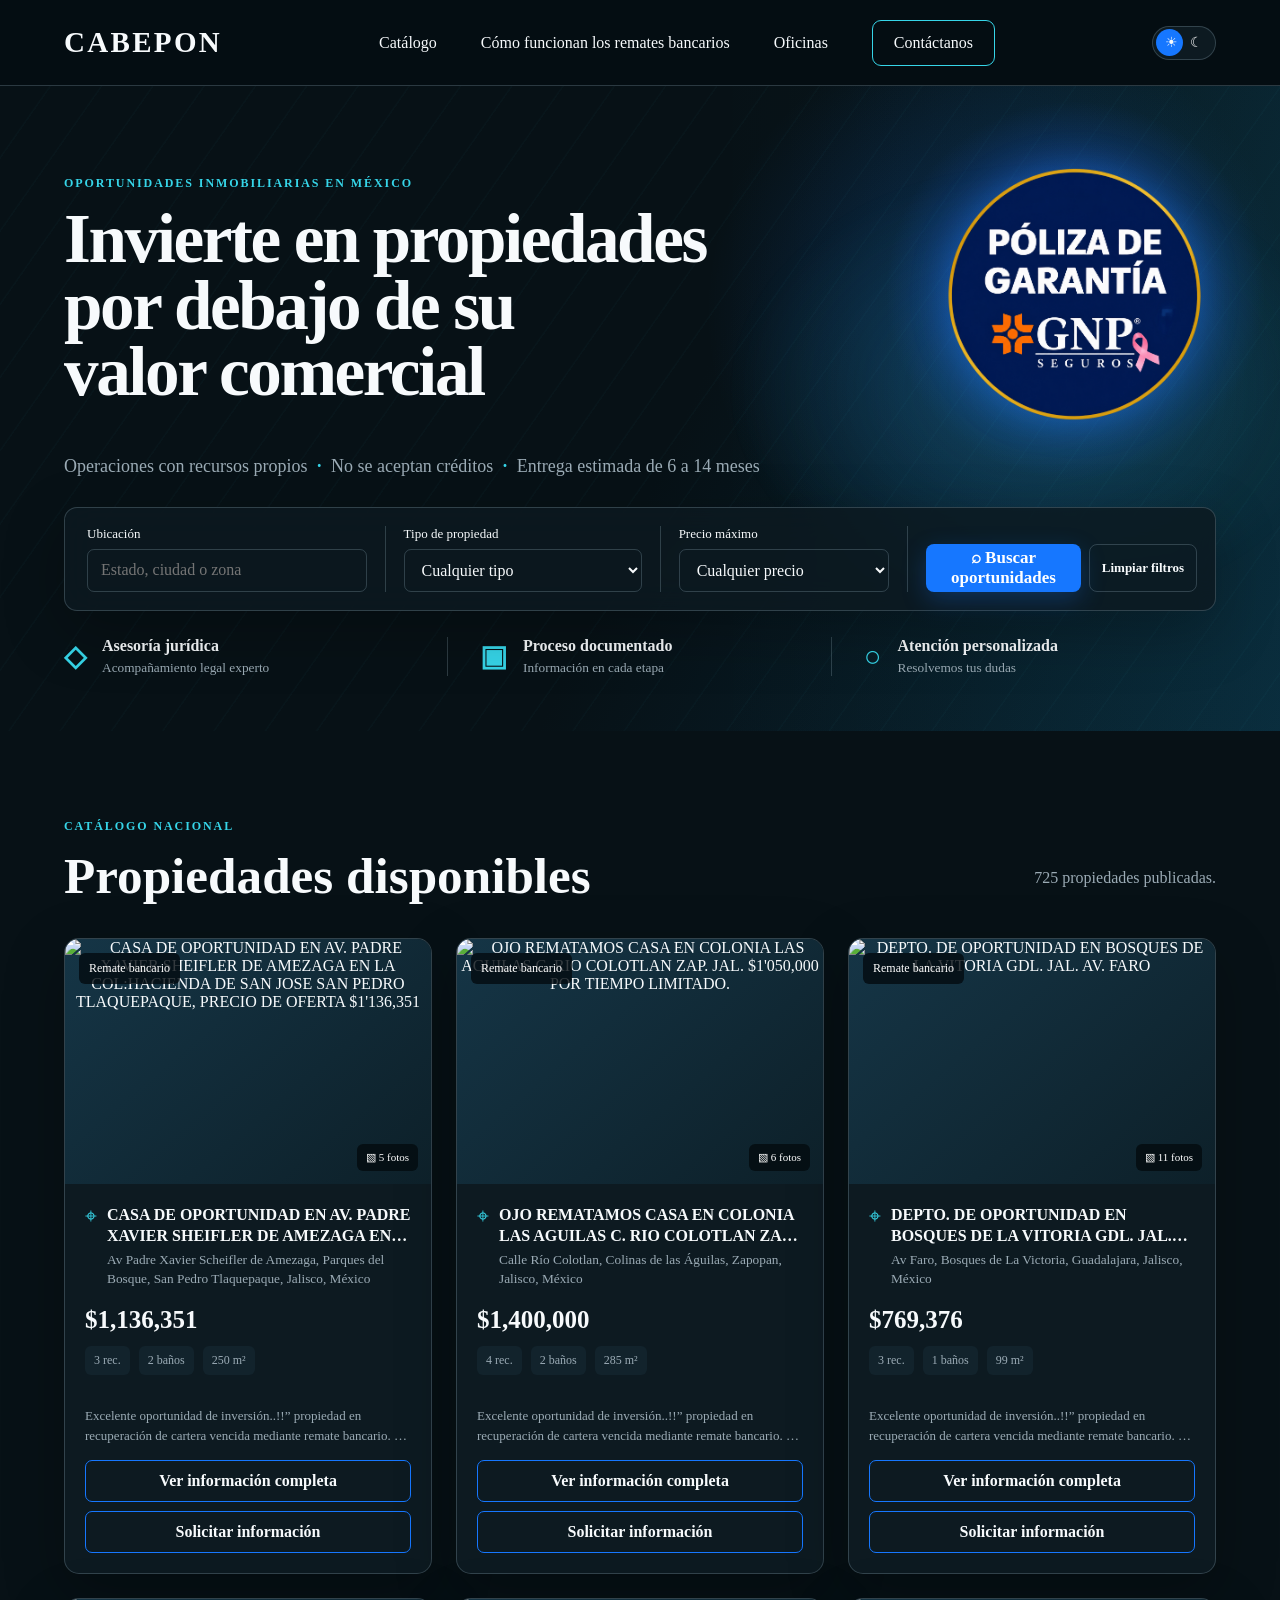
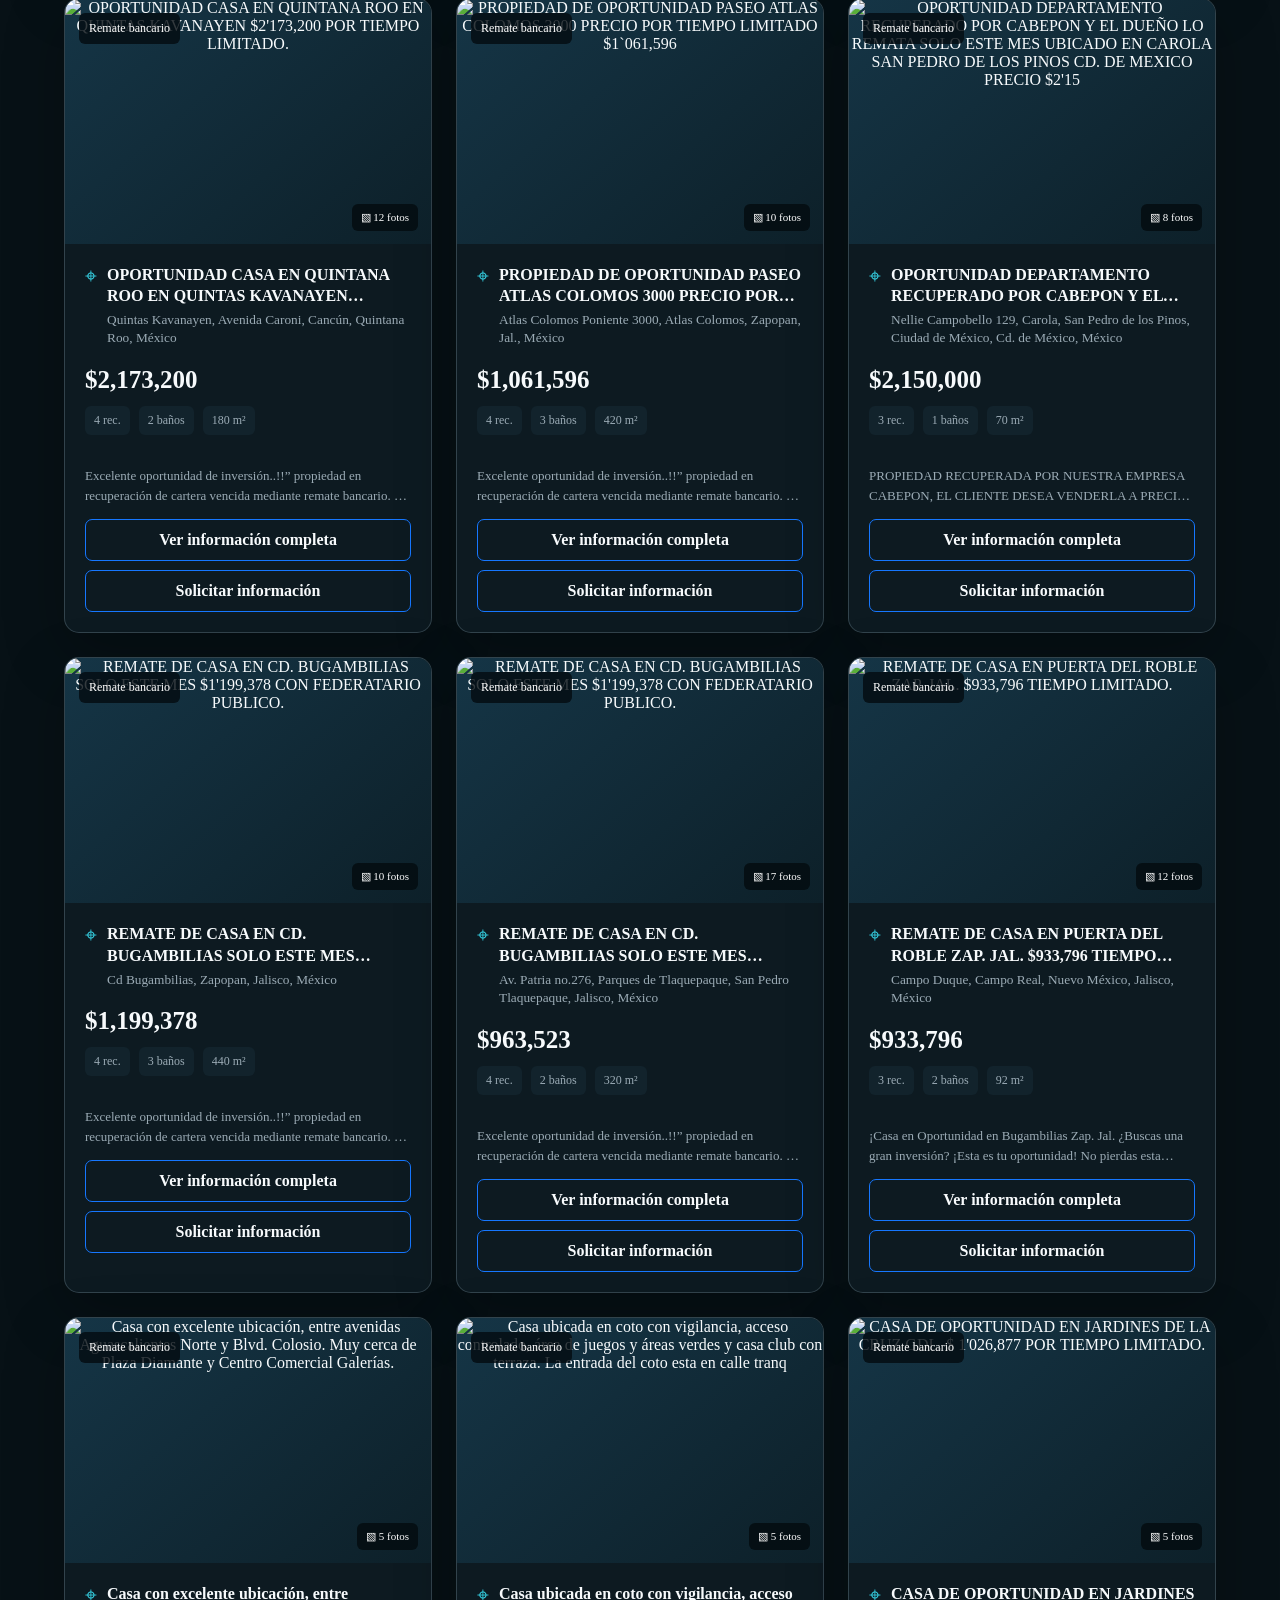
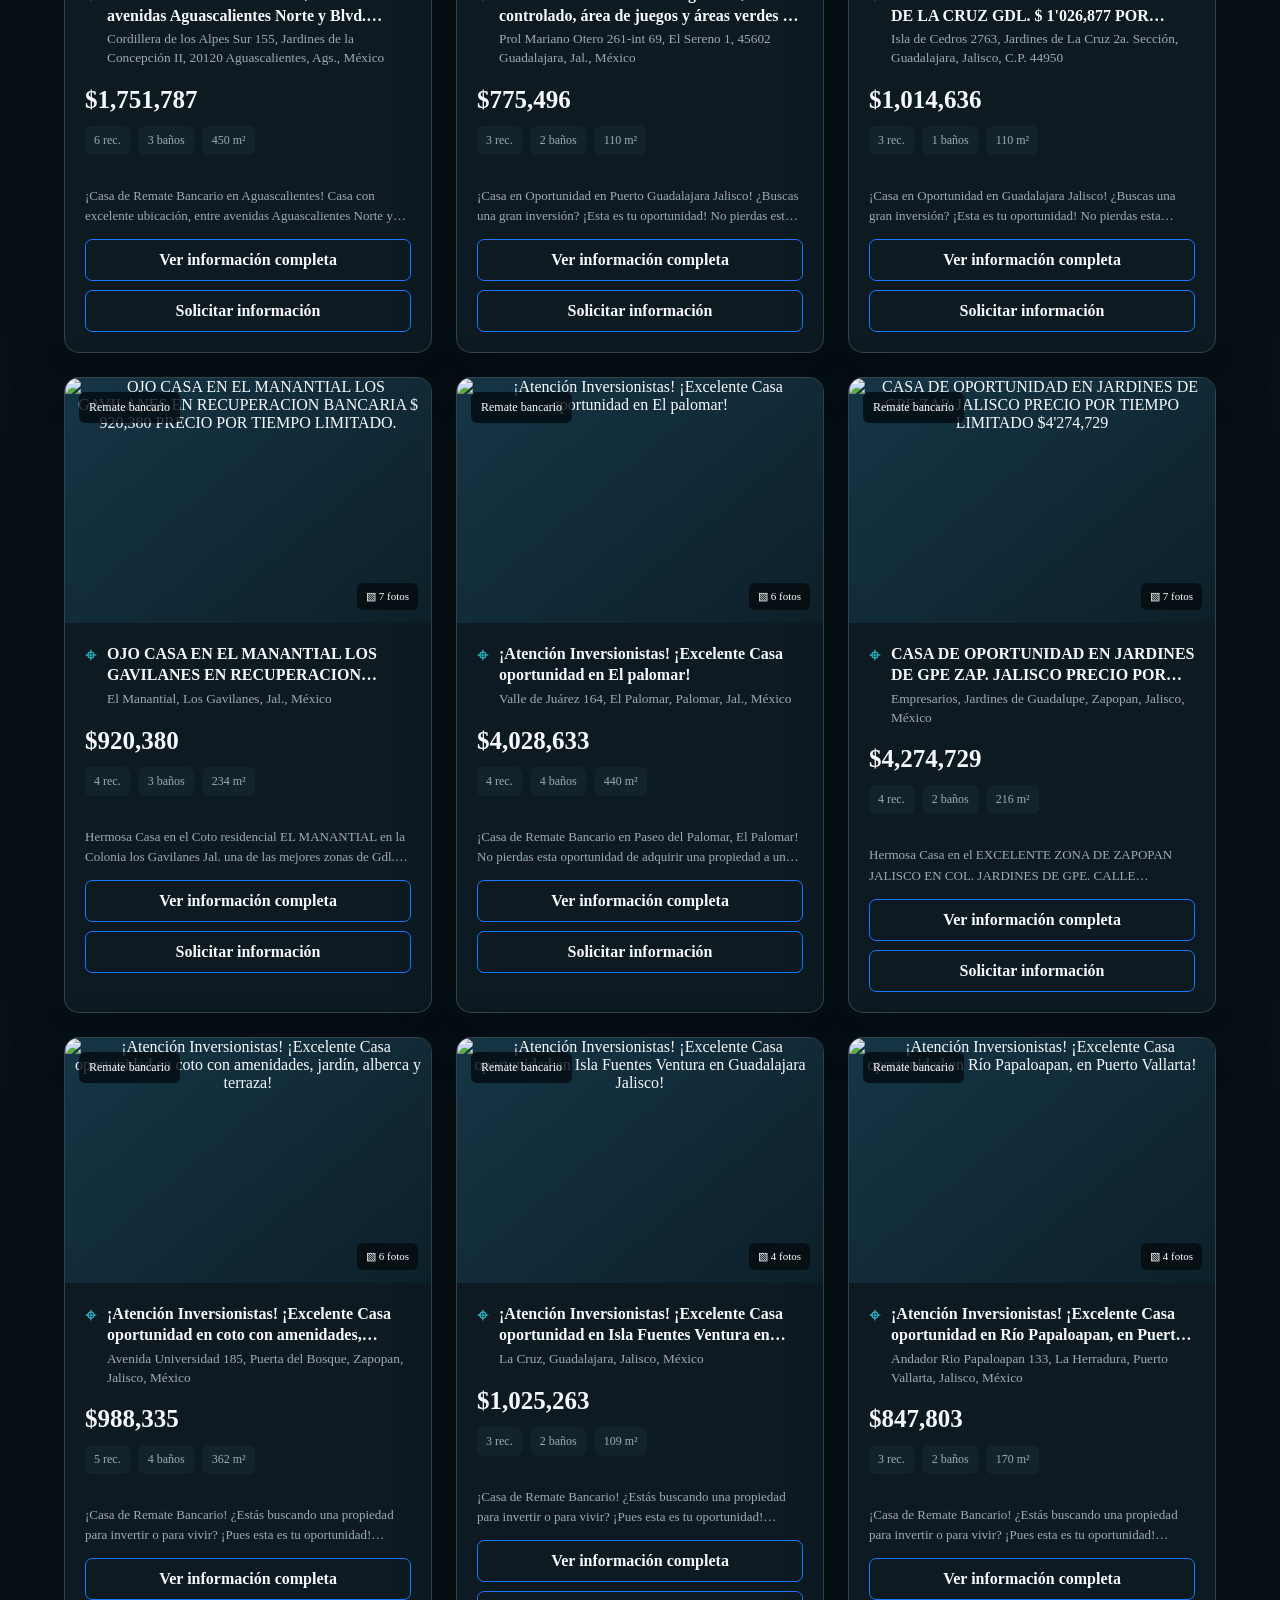
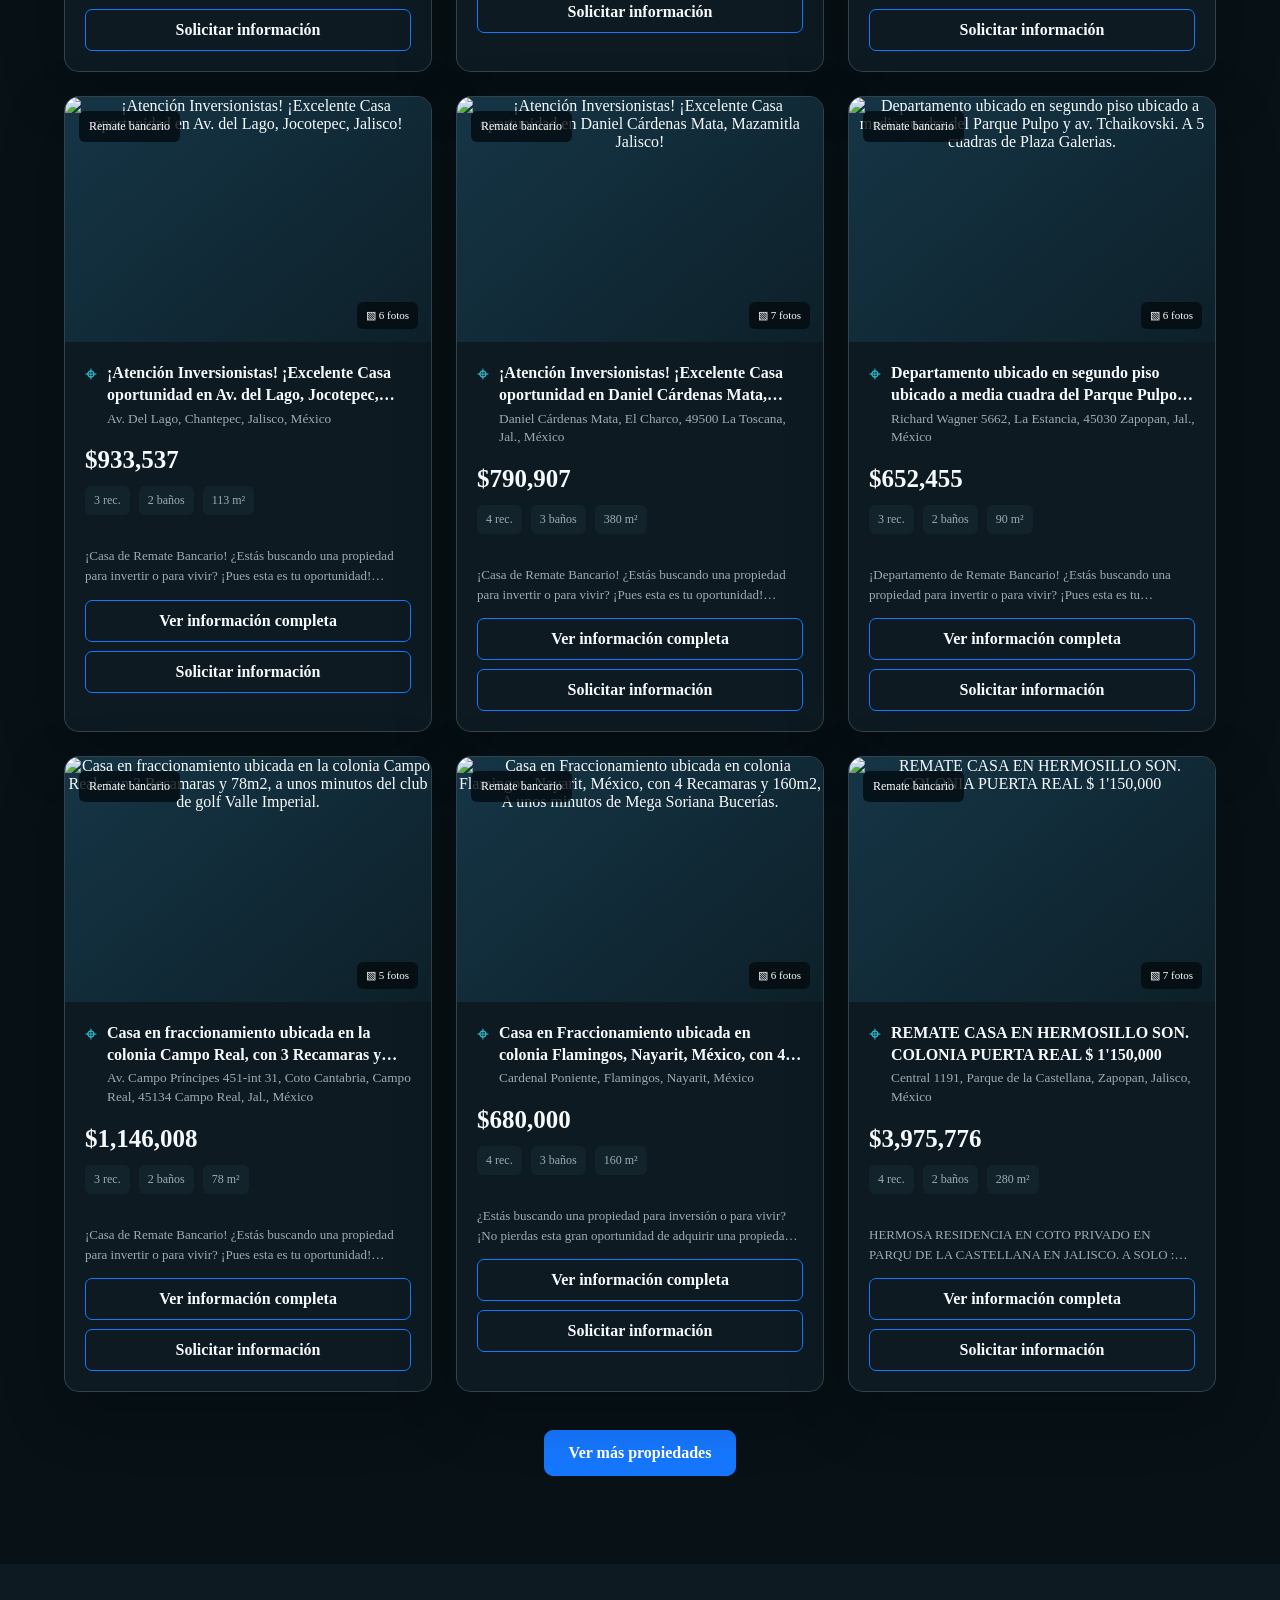
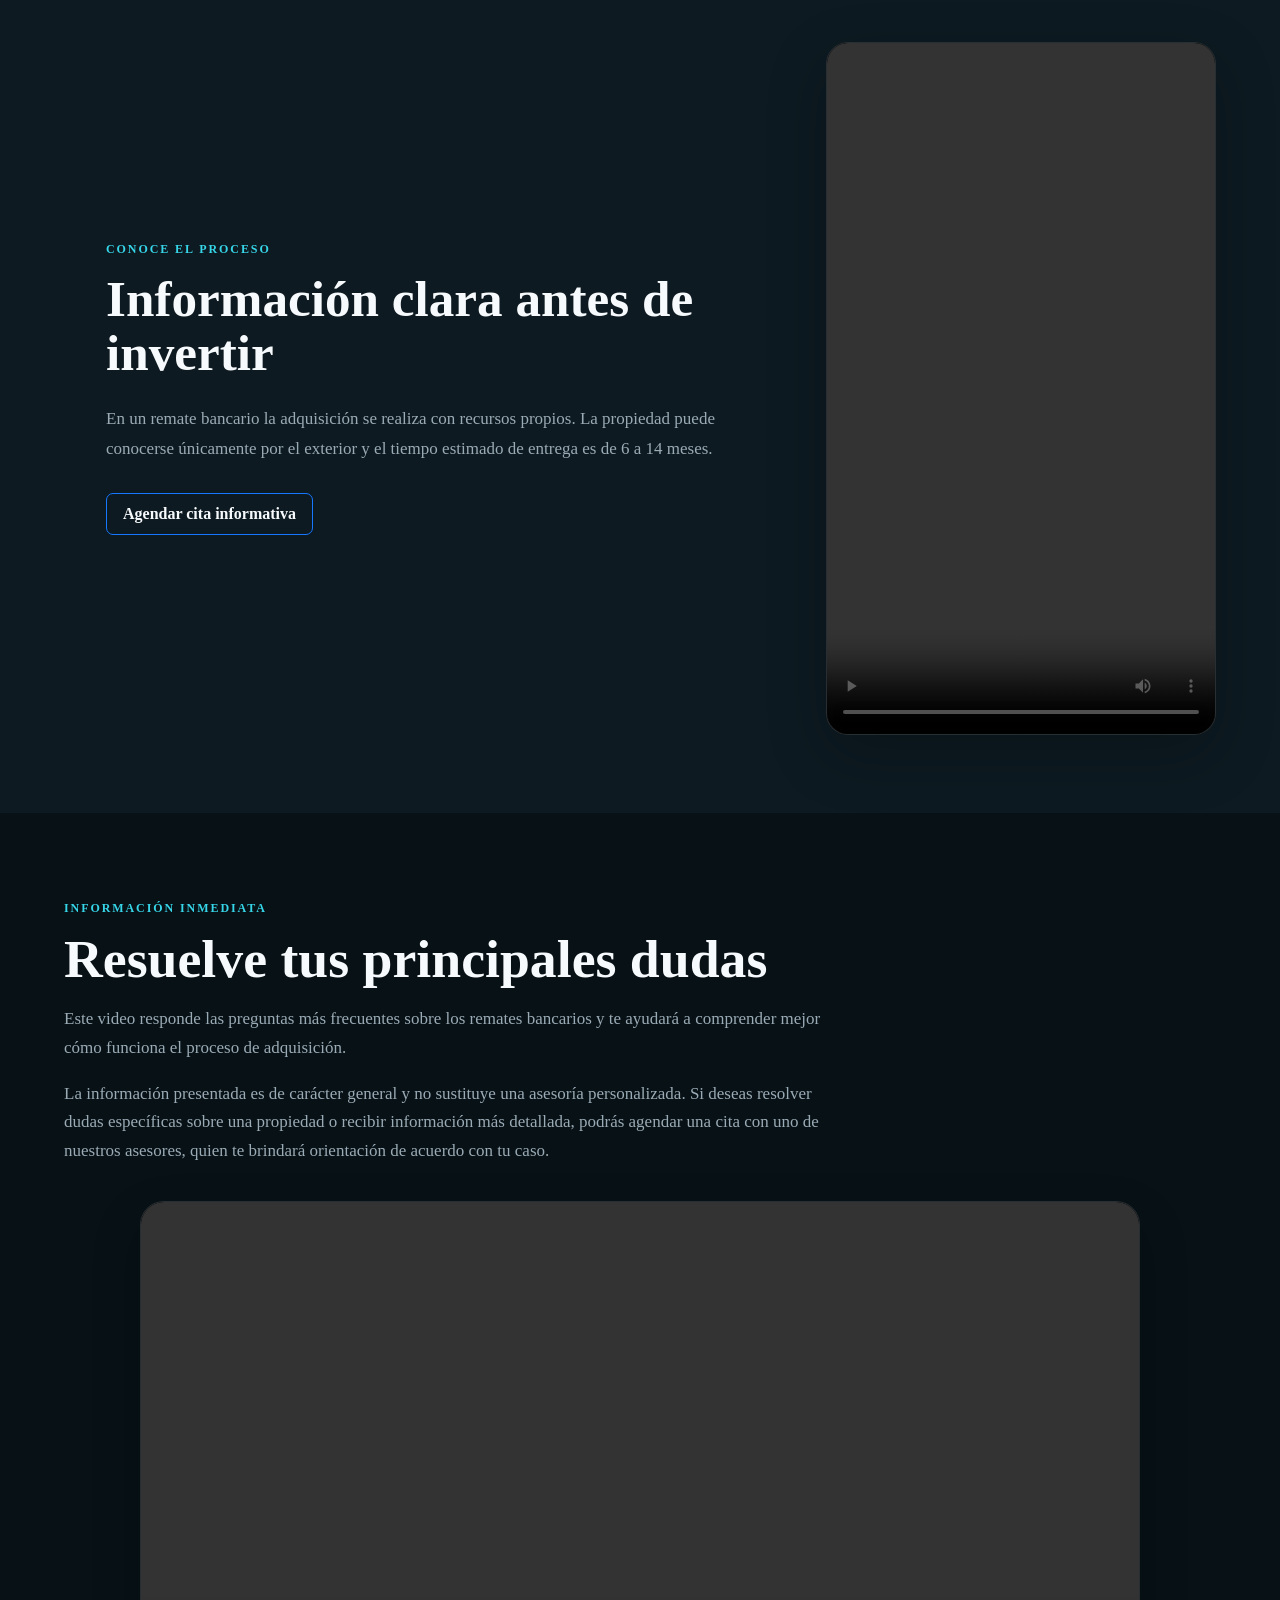
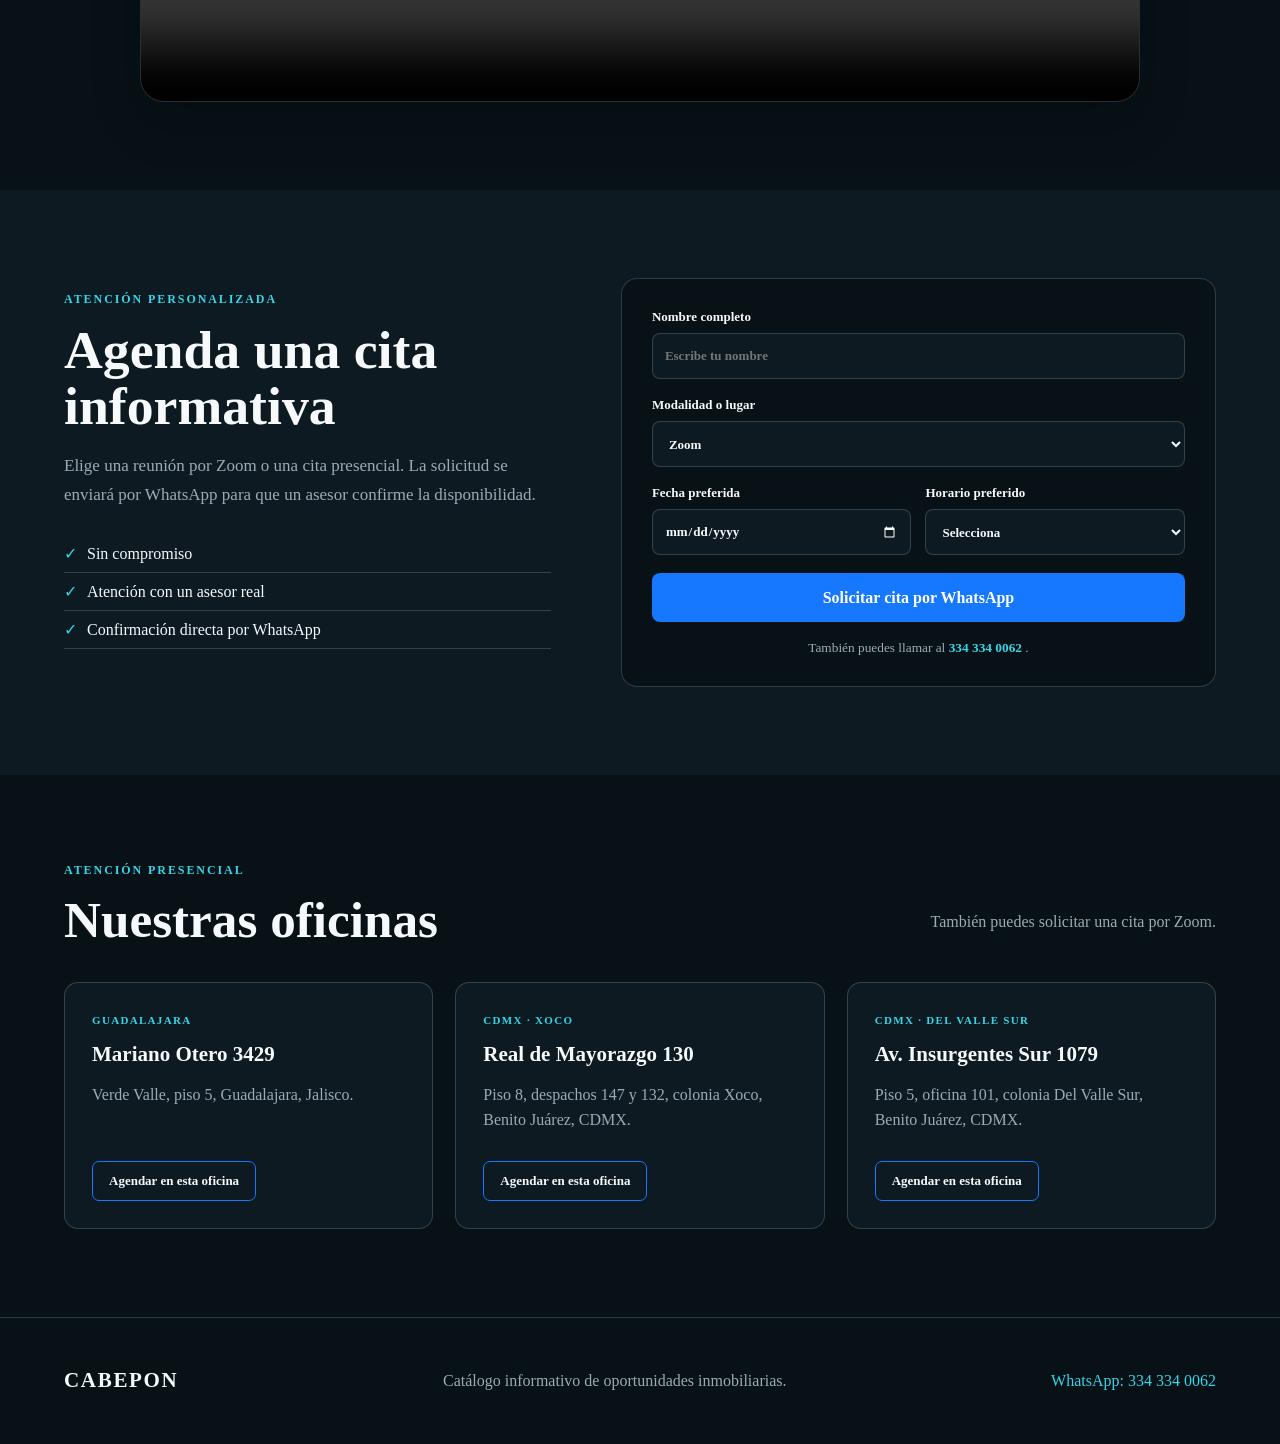
==== commit fe379785: "poliza" ====
--- a/index.html
+++ b/index.html
@@ -28,8 +28,10 @@
 
   <main>
     <section class="hero" id="inicio"><div class="hero-glow"></div><div class="hero-inner">
+      <div class="hero-heading"><div class="hero-heading-copy">
       <span class="eyebrow">Oportunidades inmobiliarias en México</span>
       <h1>Invierte en propiedades<br>por debajo de su<br>valor comercial</h1>
+      </div><div class="guarantee-seal"><img src="poliza-garantia-gnp.png" alt="Póliza de garantía GNP" width="300" height="300" fetchpriority="high"></div></div>
       <p class="hero-copy">Operaciones con recursos propios <b>·</b> No se aceptan créditos <b>·</b> Entrega estimada de 6 a 14 meses</p>
       <div class="search-box" role="search">
         <label><span>Ubicación</span><input id="location" placeholder="Estado, ciudad o zona"></label>
--- a/estilos.css
+++ b/estilos.css
@@ -808,6 +808,7 @@
   line-height: 1.55;
   display: -webkit-box;
   -webkit-line-clamp: 2;
+  line-clamp: 2;
   -webkit-box-orient: vertical;
   overflow: hidden
 }
@@ -1221,6 +1222,7 @@
 .property-location strong {
   display: -webkit-box;
   -webkit-line-clamp: 2;
+  line-clamp: 2;
   -webkit-box-orient: vertical;
   overflow: hidden;
   line-height: 1.35
@@ -1229,6 +1231,7 @@
 .property-location small {
   display: -webkit-box;
   -webkit-line-clamp: 2;
+  line-clamp: 2;
   -webkit-box-orient: vertical;
   overflow: hidden;
   line-height: 1.4
@@ -1519,3 +1522,49 @@
   }
 
 }
+
+/* Sello de póliza GNP en el espacio azul del encabezado */
+.hero-heading {
+  display: grid;
+  grid-template-columns: minmax(0, 1fr) clamp(180px, 22vw, 300px);
+  align-items: center;
+  gap: clamp(24px, 4vw, 64px);
+}
+.hero-heading-copy { min-width: 0; }
+.guarantee-seal {
+  position: relative;
+  isolation: isolate;
+  width: 100%;
+  max-width: 300px;
+  justify-self: center;
+  aspect-ratio: 1;
+}
+.guarantee-seal::before {
+  content: "";
+  position: absolute;
+  inset: -18%;
+  z-index: -1;
+  border-radius: 50%;
+  background: radial-gradient(circle, rgba(36,139,255,.62), rgba(28,100,255,.22) 45%, transparent 70%);
+  animation: guarantee-glow 4s ease-in-out infinite;
+  pointer-events: none;
+}
+.guarantee-seal img {
+  display: block;
+  width: 100%;
+  height: 100%;
+  object-fit: contain;
+  border-radius: 50%;
+  filter: drop-shadow(0 0 18px rgba(37,132,255,.38));
+}
+@keyframes guarantee-glow {
+  0%, 100% { opacity: .48; transform: scale(.94); }
+  50% { opacity: 1; transform: scale(1.08); }
+}
+@media (max-width: 900px) {
+  .hero-heading { grid-template-columns: 1fr; gap: 28px; }
+  .guarantee-seal { width: 180px; }
+}
+@media (prefers-reduced-motion: reduce) {
+  .guarantee-seal::before { animation: none; opacity: .7; }
+}
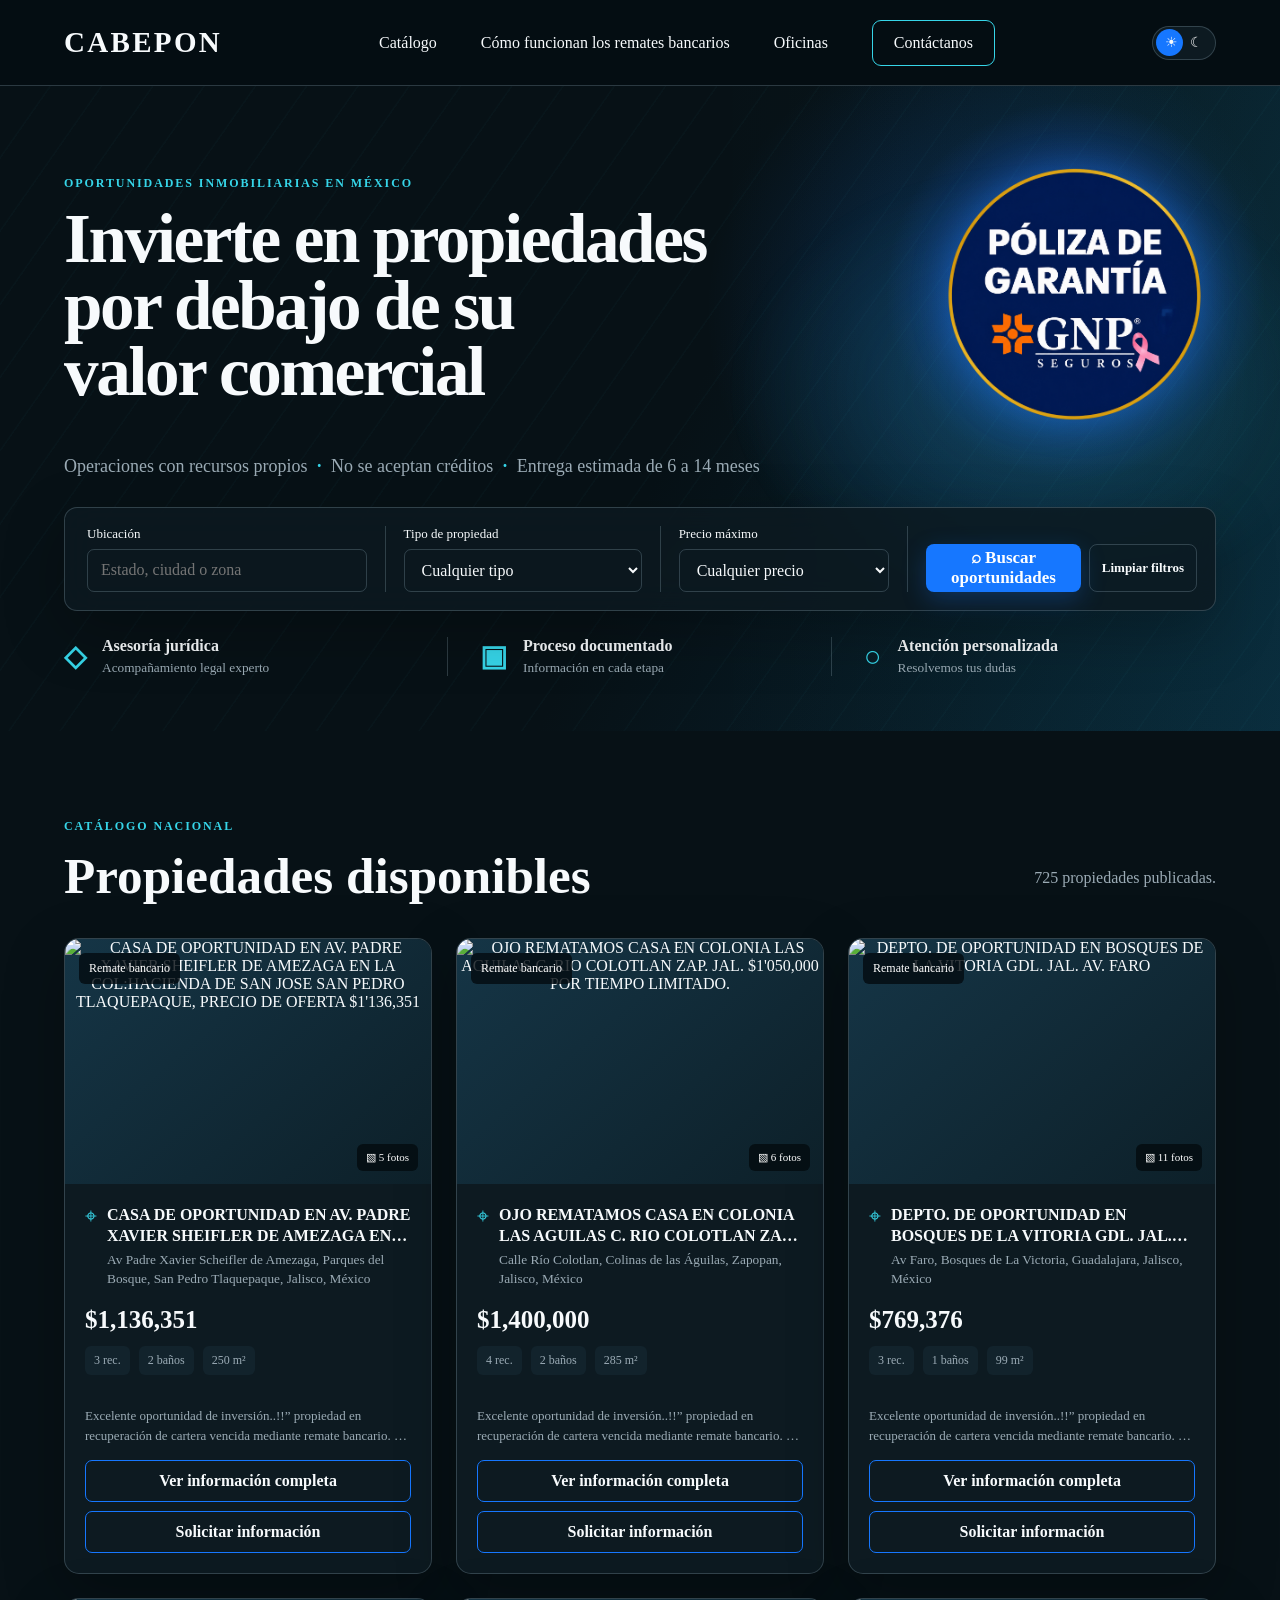
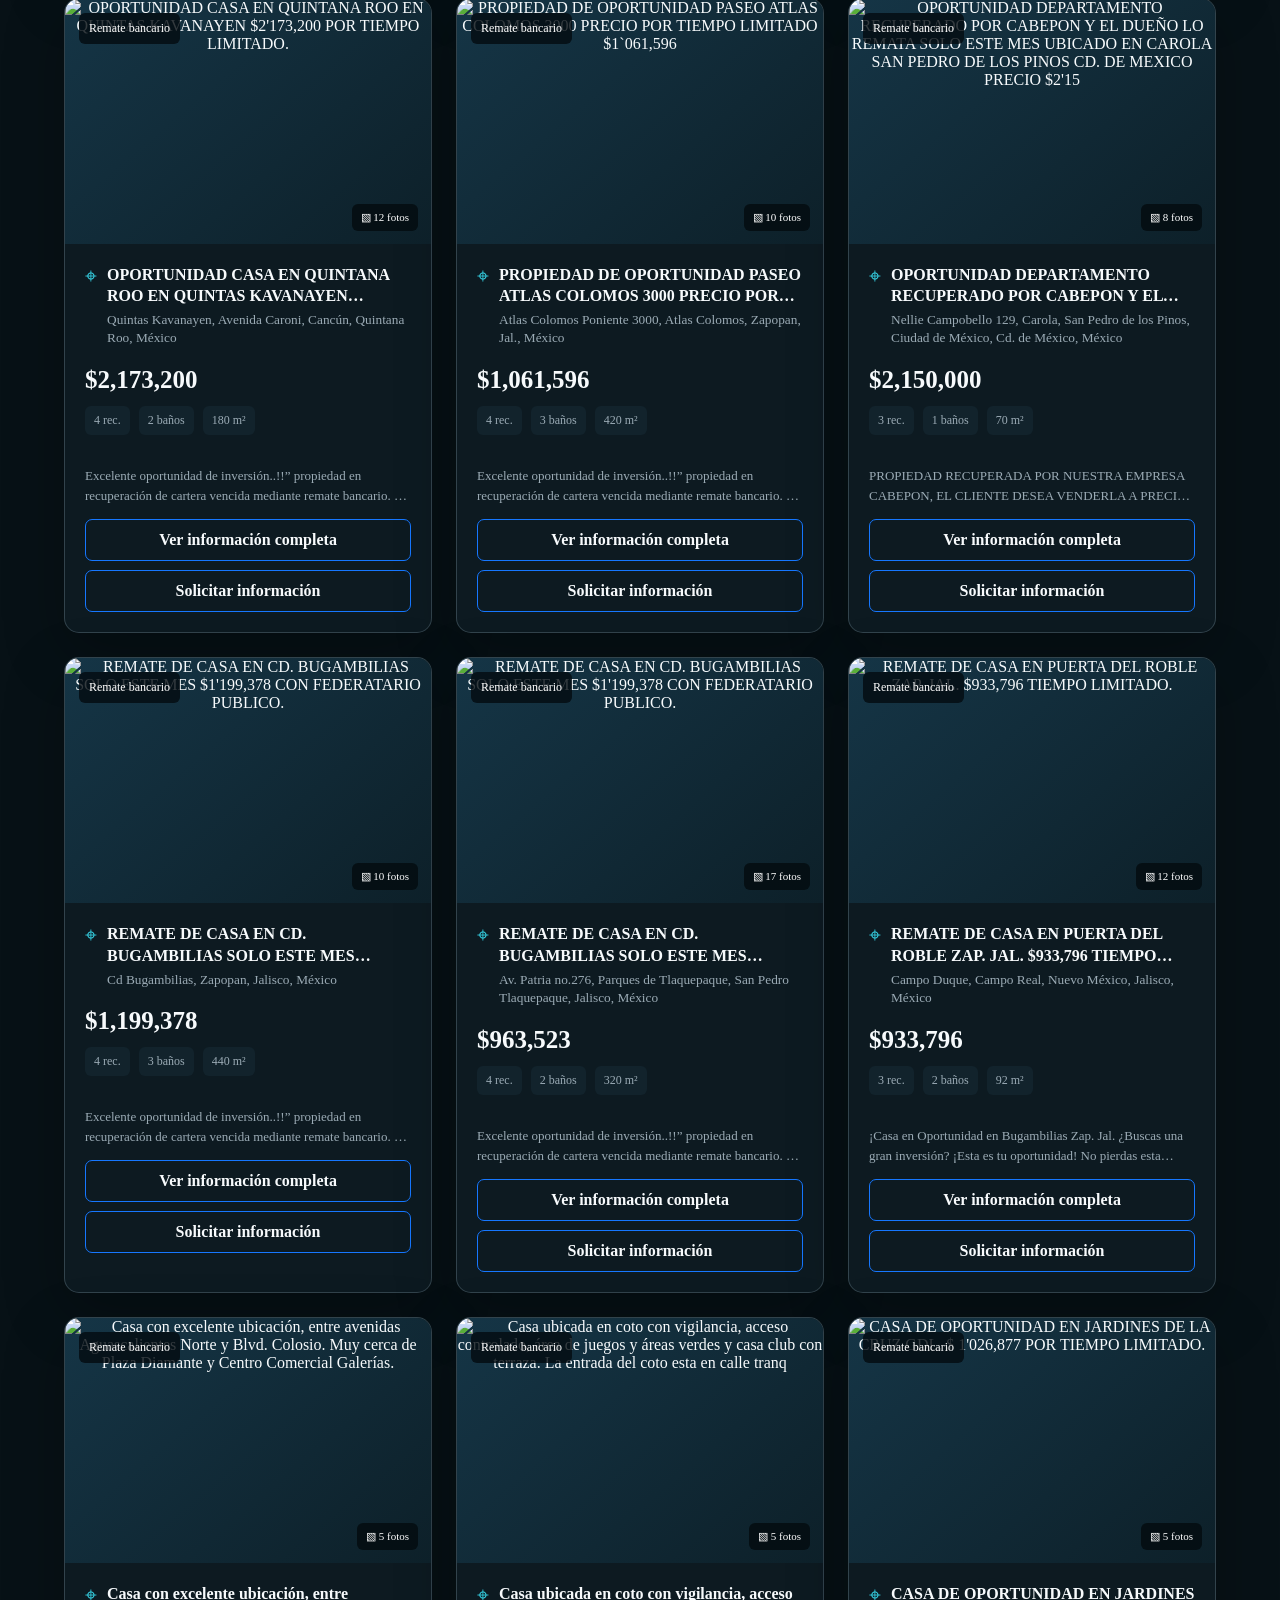
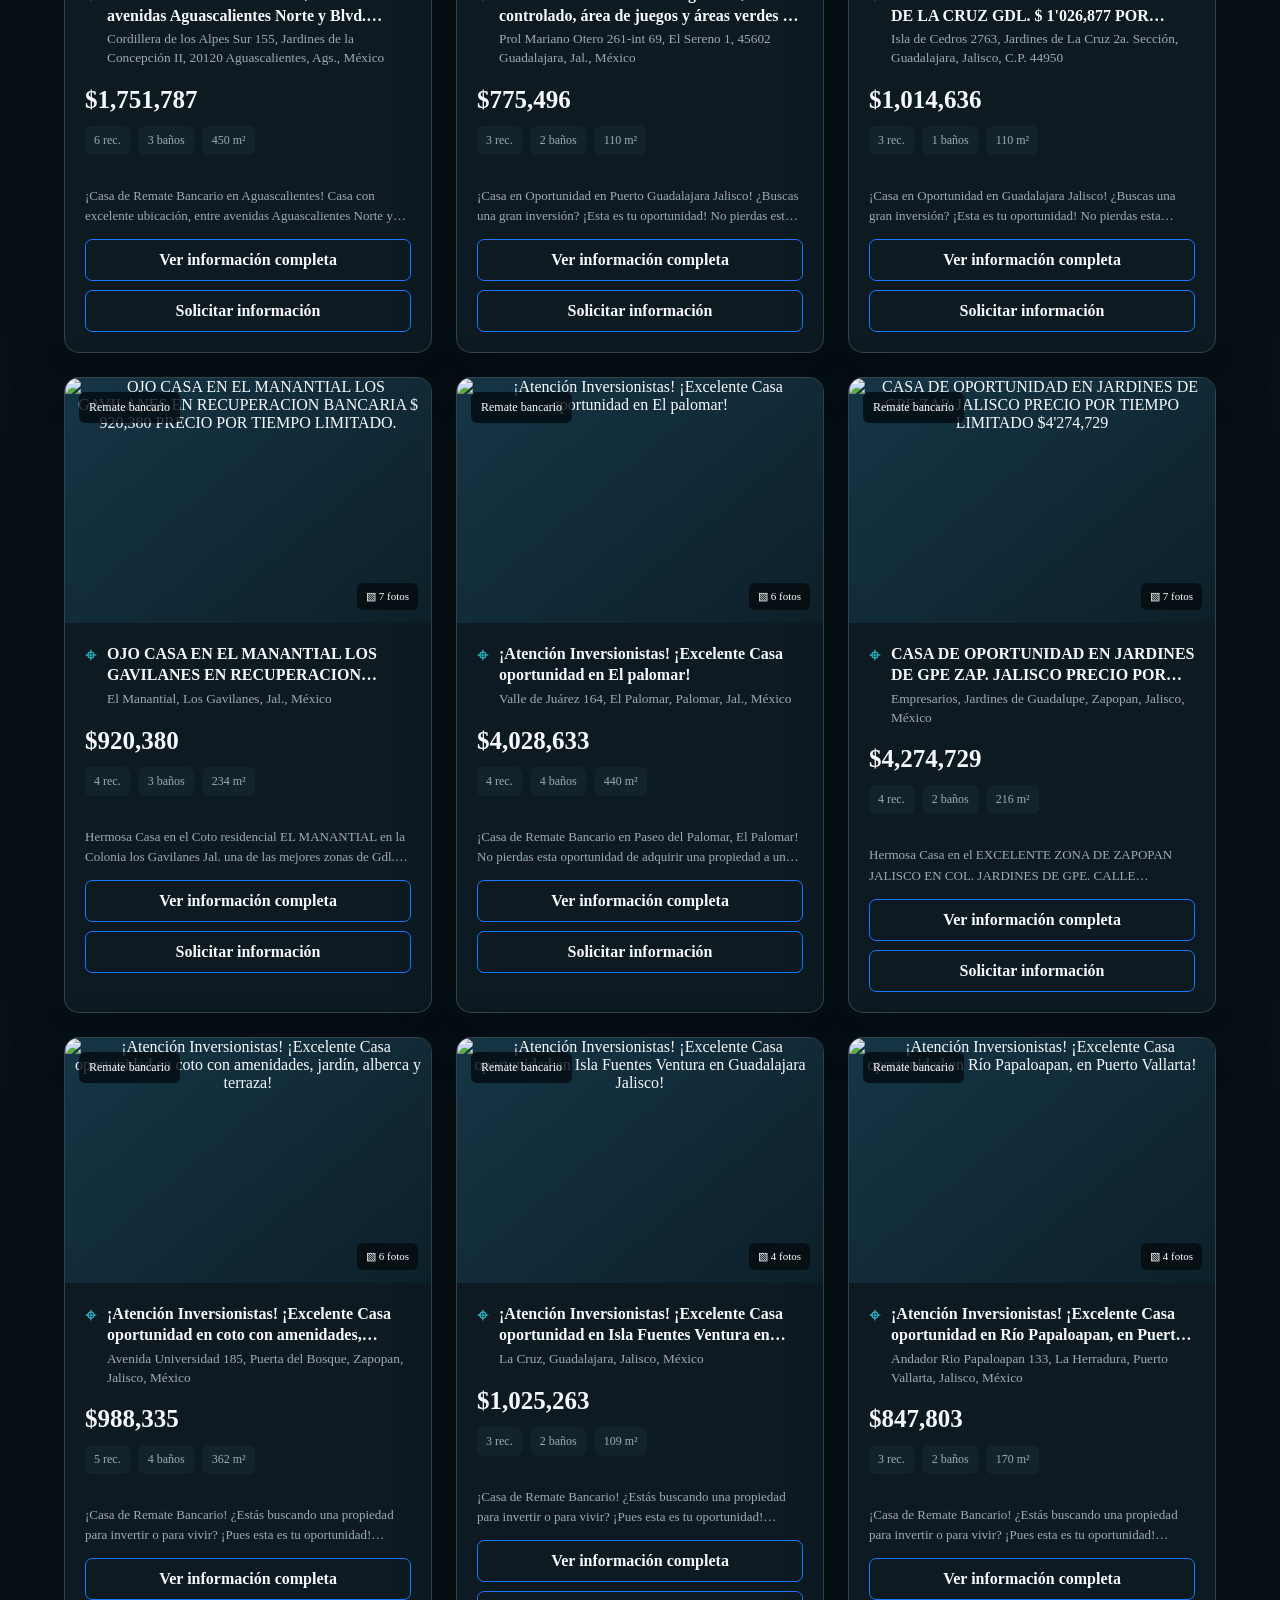
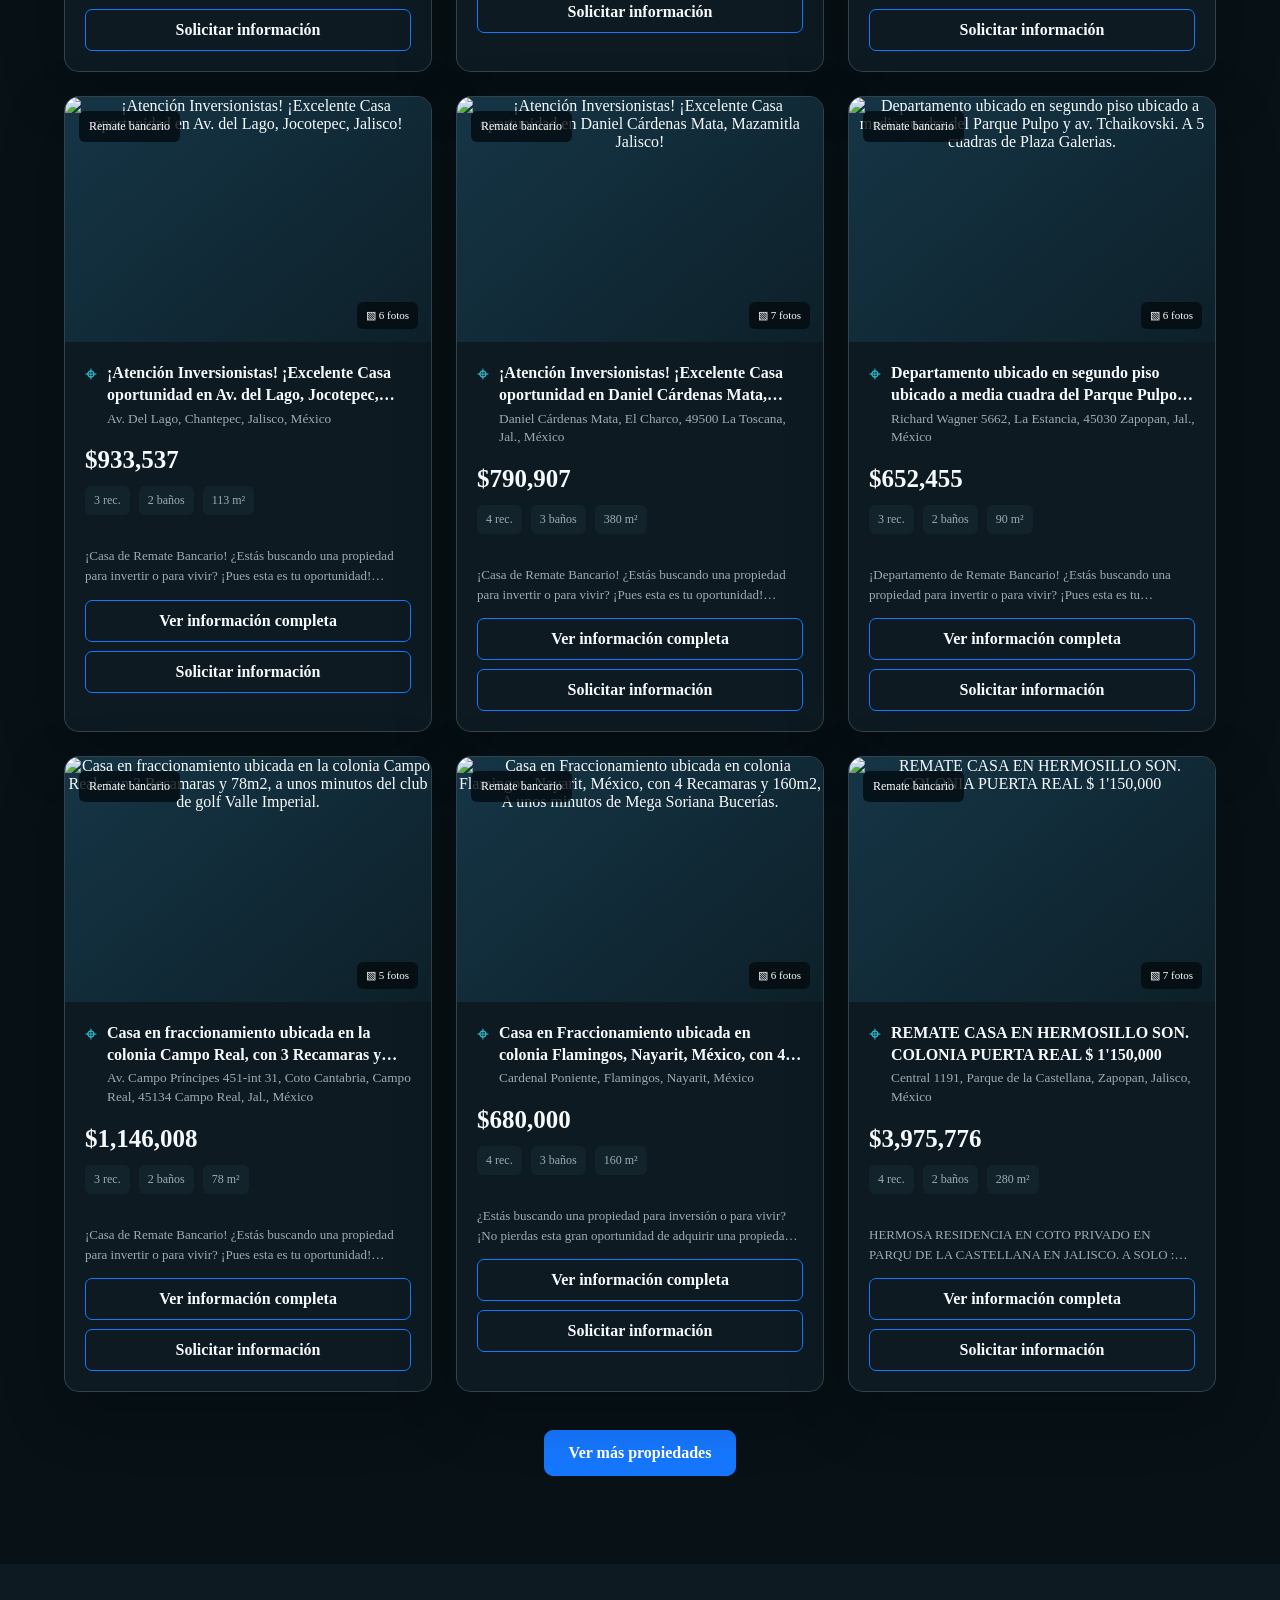
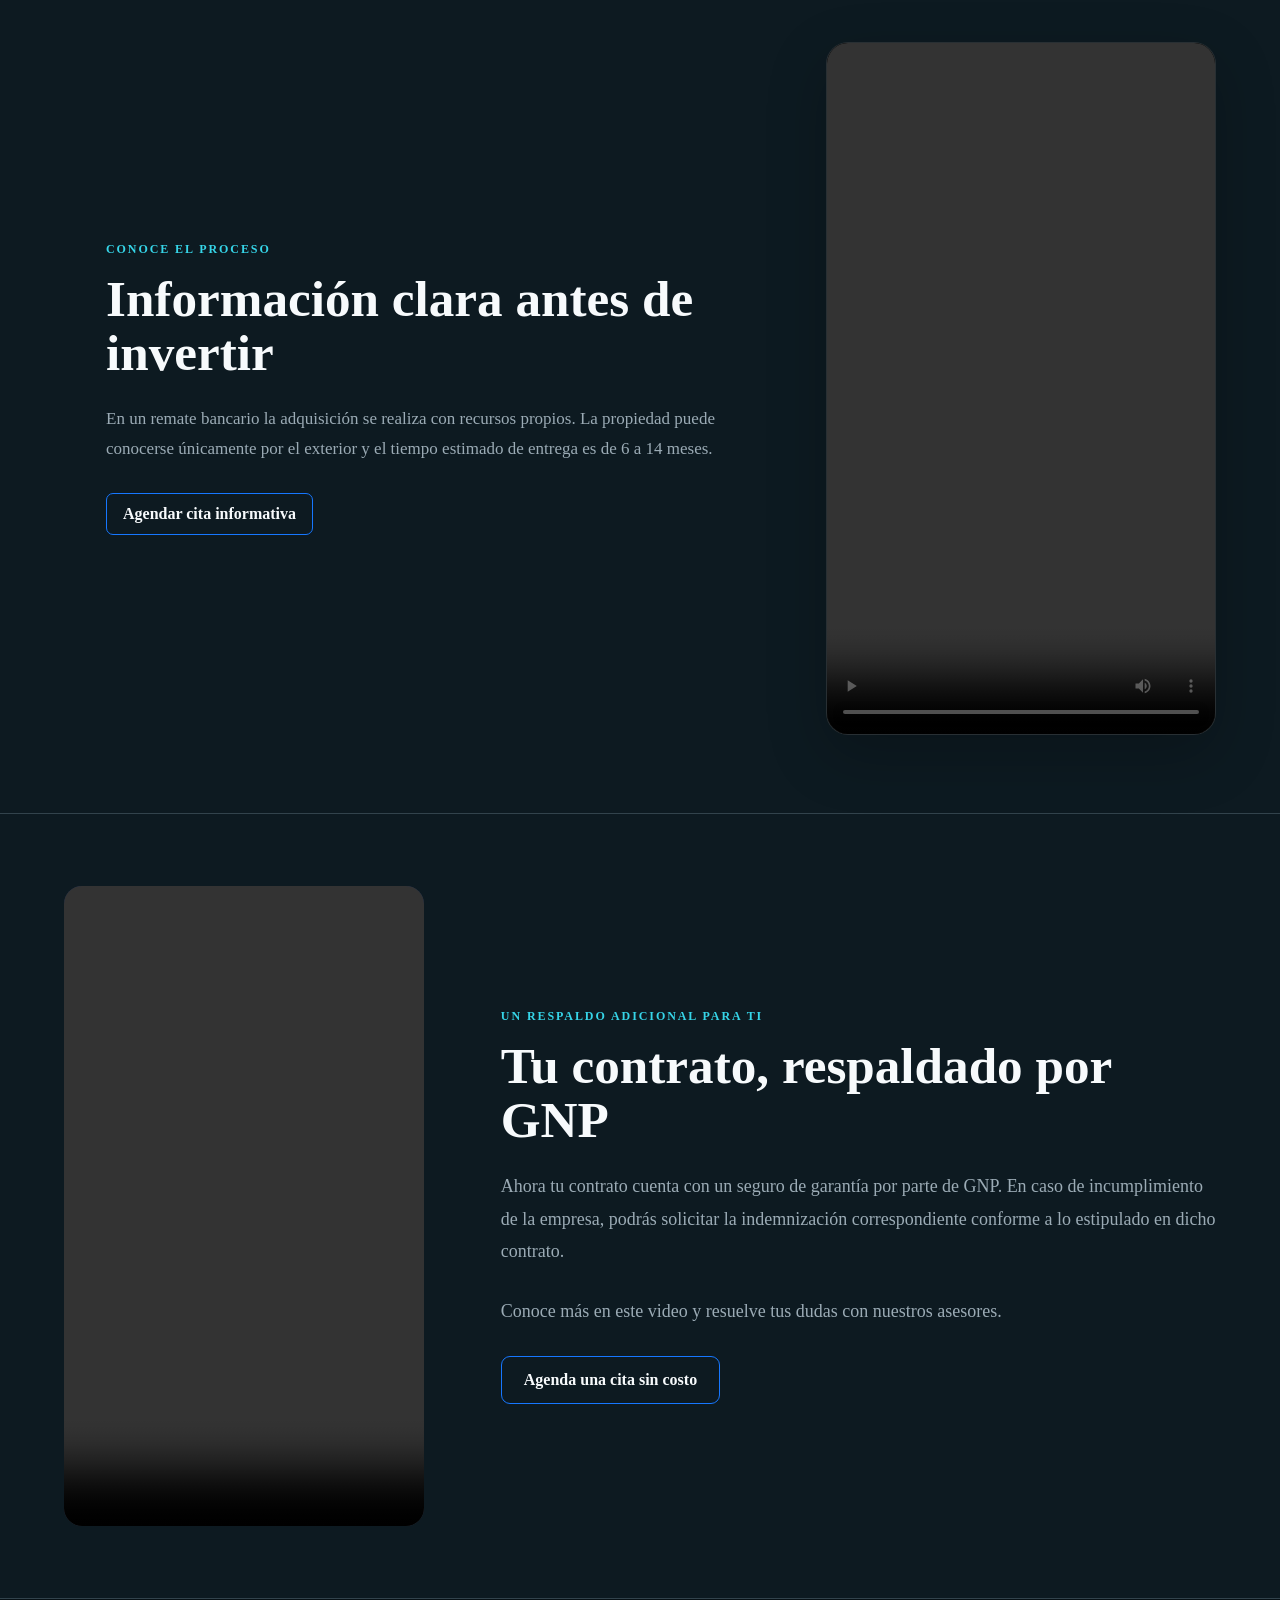
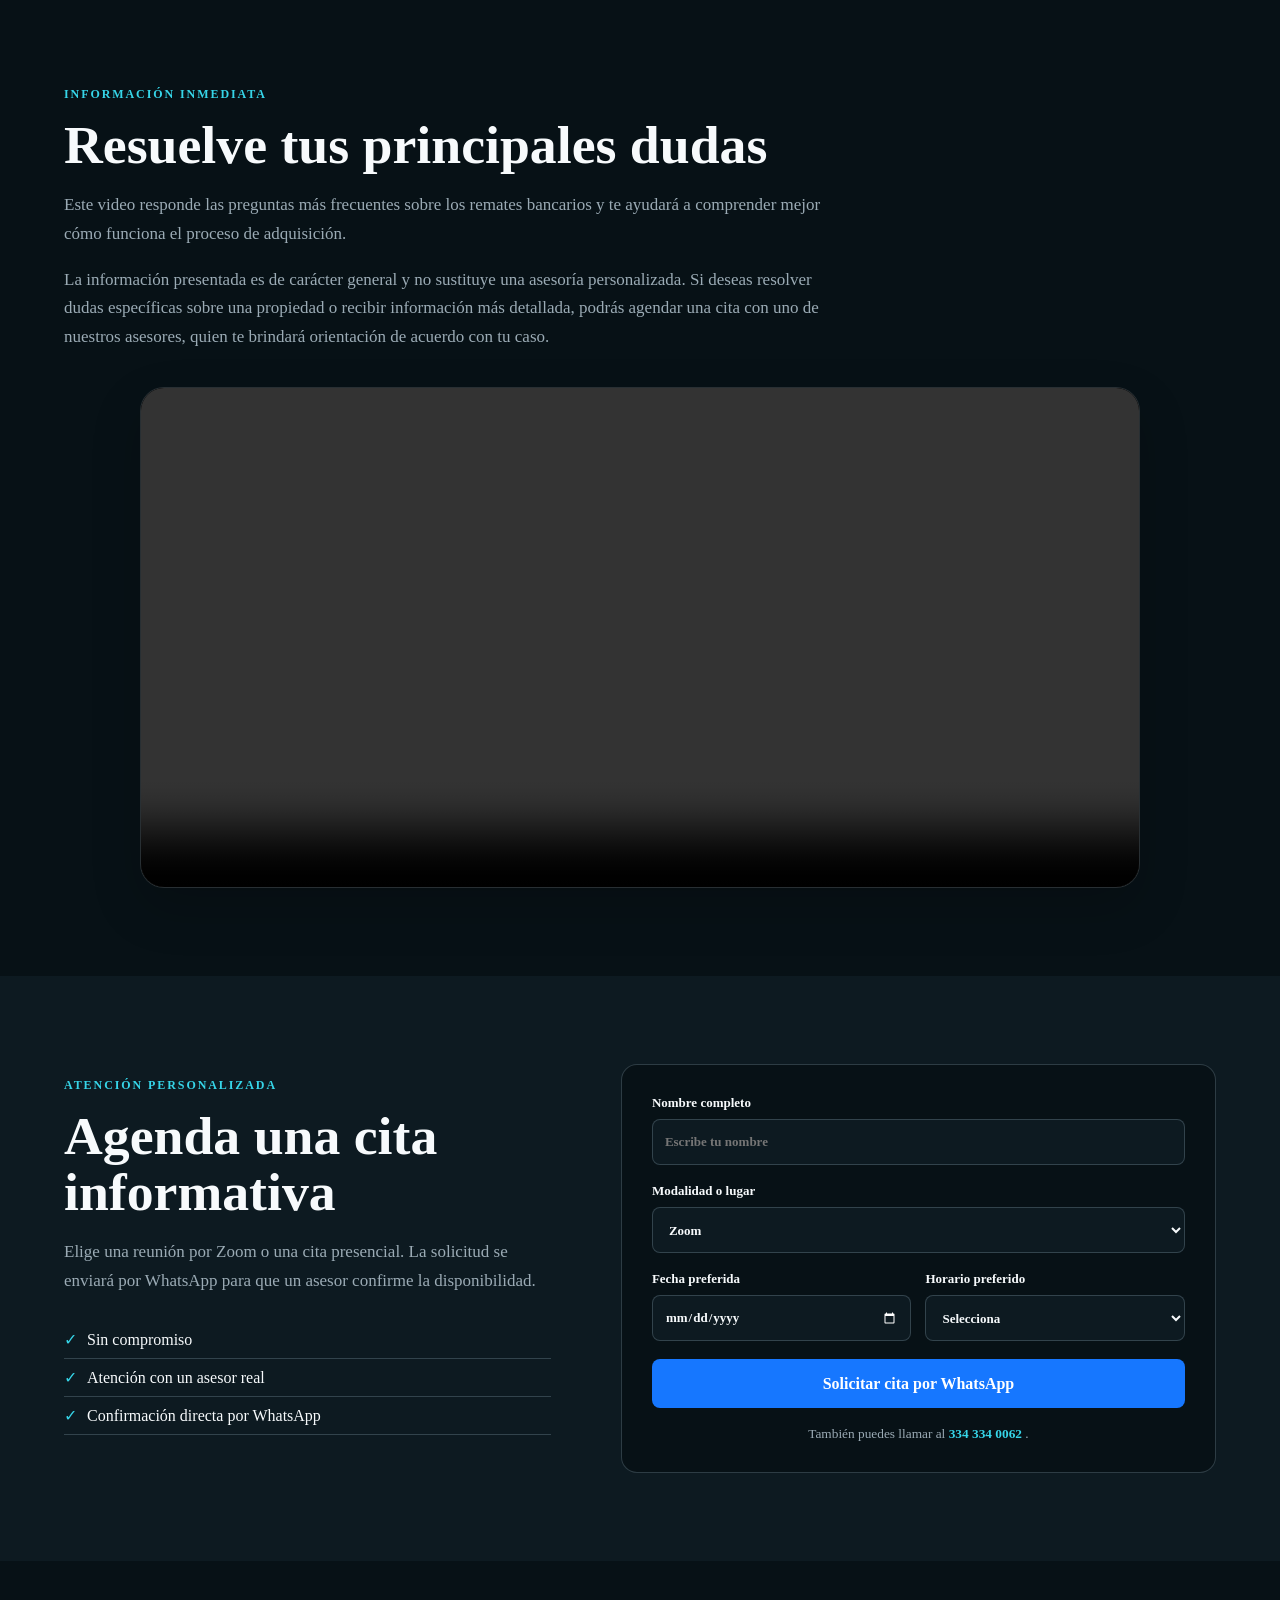
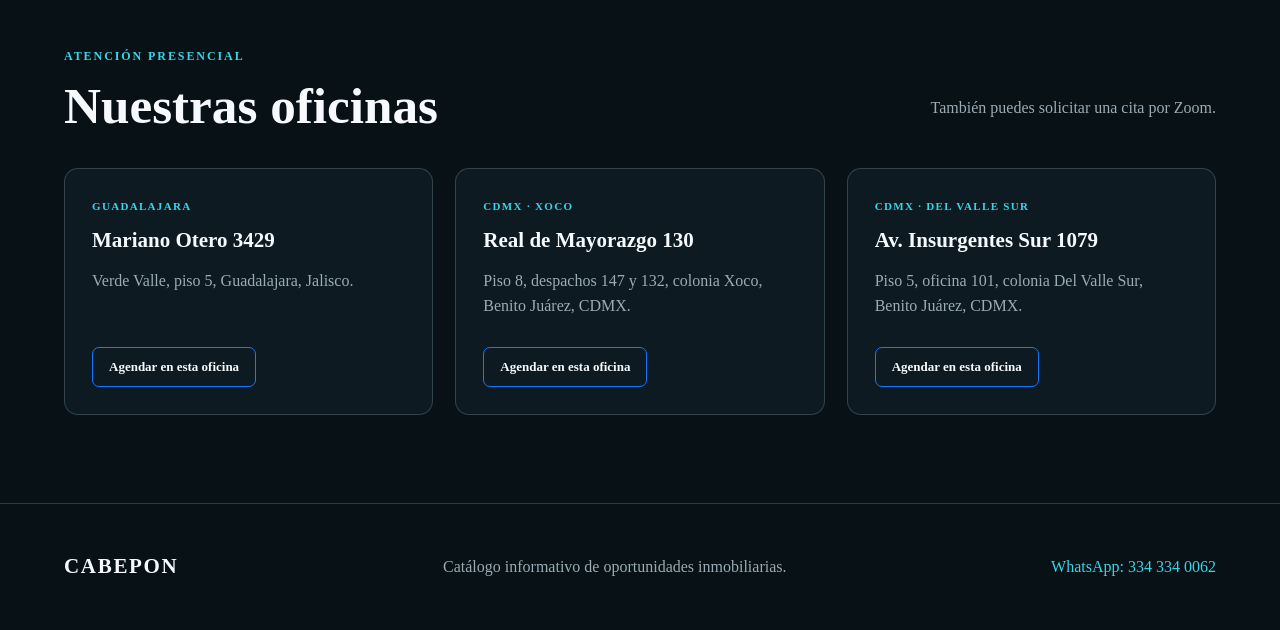
==== commit ceb63bb4: "gnp1" ====
--- a/index.html
+++ b/index.html
@@ -18,6 +18,7 @@
 <meta name="mobile-web-app-capable" content="yes">
 <meta name="apple-mobile-web-app-capable" content="yes">
 <meta name="apple-mobile-web-app-title" content="Remates Bancarios">
+
 </head>
 <body>
   <header class="site-header">
@@ -123,6 +124,23 @@
 </section>
 
 
+
+<section class="gnp-section" id="garantia-gnp" aria-labelledby="gnp-title">
+  <div class="gnp-section__video">
+    <video controls playsinline preload="metadata" aria-label="Seguro de garantía GNP">
+      <source src="cabeponcompletognp.mp4" type="video/mp4">
+      Tu navegador no puede reproducir este video.
+    </video>
+  </div>
+  <div class="gnp-section__copy">
+    <span class="eyebrow">Un respaldo adicional para ti</span>
+    <h2 id="gnp-title">Tu contrato, respaldado por GNP</h2>
+    <p>Ahora tu contrato cuenta con un seguro de garantía por parte de GNP. En caso de incumplimiento de la empresa, podrás solicitar la indemnización correspondiente conforme a lo estipulado en dicho contrato.</p>
+    <p>Conoce más en este video y resuelve tus dudas con nuestros asesores.</p>
+    <a href="https://wa.me/523343340062?text=Hola%2C%20deseo%20agendar%20una%20cita%20sin%20costo%20para%20conocer%20el%20seguro%20de%20garant%C3%ADa%20GNP." target="_blank" rel="noopener noreferrer">Agenda una cita sin costo</a>
+  </div>
+</section>
+
 <section class="advisor" id="asesor-virtual">
 
   <div class="advisor-intro">
--- a/estilos.css
+++ b/estilos.css
@@ -1,1570 +1,3153 @@
 :root {
+
   --bg: #071116;
+
   --surface: #0d1a21;
+
   --surface2: #12232c;
+
   --text: #f7fafc;
+
   --muted: #9babb5;
+
   --line: rgba(158,186,201,.25);
+
   --blue: #1677ff;
+
   --cyan: #36d5e8;
+
   --header: rgba(5,14,19,.92);
+
   --shadow: 0 20px 60px rgba(0,0,0,.25);
+
   color-scheme: dark;
-}
+
+}
+
+
 
 :root[data-theme="light"] {
+
   --bg: #eef4f6;
+
   --surface: #fff;
+
   --surface2: #e7f0f3;
+
   --text: #10212a;
+
   --muted: #586d78;
+
   --line: rgba(34,71,90,.18);
+
   --blue: #0868e4;
+
   --cyan: #058fa6;
+
   --header: rgba(255,255,255,.92);
+
   --shadow: 0 18px 50px rgba(20,54,72,.12);
+
   color-scheme: light;
-}
+
+}
+
+
 
 * {
+
   box-sizing: border-box
-}
+
+}
+
+
 
 html {
+
   scroll-behavior: smooth
-}
+
+}
+
+
 
 body {
+
   margin: 0;
+
   background: var(--bg);
+
   color: var(--text);
+
   font-family: var(--font-geist-sans),Arial,sans-serif
-}
+
+}
+
+
 
 a {
+
   color: inherit;
+
   text-decoration: none
-}
+
+}
+
+
 
 button,input,select {
+
   font: inherit
-}
+
+}
+
+
 
 [hidden] {
+
   display: none!important
-}
+
+}
+
+
 
 .site-header {
+
   height: 86px;
+
   display: flex;
+
   align-items: center;
+
   justify-content: space-between;
+
   padding: 0 clamp(22px,5vw,74px);
+
   position: sticky;
+
   top: 0;
+
   z-index: 30;
+
   background: var(--header);
+
   border-bottom: 1px solid var(--line);
+
   backdrop-filter: blur(18px)
-}
+
+}
+
+
 
 .brand {
+
   display: flex;
+
   align-items: center
-}
+
+}
+
+
 
 .brand>span {
+
   display: flex;
+
   flex-direction: column
-}
+
+}
+
+
 
 .brand strong {
+
   font-family: Georgia,serif;
+
   font-size: 29px;
+
   letter-spacing: .08em
-}
+
+}
+
+
 
 .brand small {
+
   font-size: 9px;
+
   letter-spacing: .38em;
+
   margin-left: 3px
-}
+
+}
+
+
 
 nav {
+
   display: flex;
+
   align-items: center;
+
   gap: 44px;
+
   font-weight: 500
-}
+
+}
+
+
 
 nav a {
+
   transition: color .2s
-}
+
+}
+
+
 
 nav a:hover {
+
   color: var(--cyan)
-}
+
+}
+
+
 
 .contact-link {
+
   border: 1px solid var(--cyan);
+
   border-radius: 9px;
+
   padding: 13px 21px
-}
+
+}
+
+
 
 .header-actions {
+
   display: flex;
+
   gap: 10px;
+
   align-items: center
-}
+
+}
+
+
 
 .theme-toggle,.menu-toggle {
+
   border: 1px solid var(--line);
+
   background: var(--surface);
+
   color: var(--text);
+
   cursor: pointer
-}
+
+}
+
+
 
 .theme-toggle {
+
   width: 64px;
+
   height: 34px;
+
   border-radius: 99px;
+
   position: relative;
+
   display: flex;
+
   align-items: center;
+
   justify-content: space-around;
+
   font-size: 17px
-}
+
+}
+
+
 
 .theme-toggle:after {
+
   content: "";
+
   position: absolute;
+
   width: 27px;
+
   height: 27px;
+
   border-radius: 50%;
+
   background: var(--blue);
+
   left: 3px;
+
   transition: transform .25s
-}
+
+}
+
+
 
 .theme-toggle span {
+
   z-index: 1;
+
   font-size: 14px
-}
+
+}
+
+
 
 .theme-toggle .moon {
+
   color: #fff
-}
+
+}
+
+
 
 :root[data-theme="light"] .theme-toggle:after {
+
   transform: translateX(30px)
-}
+
+}
+
+
 
 .menu-toggle {
+
   display: none;
+
   border-radius: 8px;
+
   width: 42px;
+
   height: 38px;
+
   font-size: 20px
-}
+
+}
+
+
 
 .hero {
+
   position: relative;
+
   min-height: 645px;
+
   overflow: hidden;
+
   background: radial-gradient(circle at 78% 35%,rgba(22,119,255,.24),transparent 27%),linear-gradient(115deg,var(--bg) 0%,var(--bg) 53%,rgba(8,44,63,.78) 100%)
-}
+
+}
+
+
 
 .hero:after {
+
   content: "";
+
   position: absolute;
+
   inset: 0;
+
   background: linear-gradient(90deg,transparent 55%,rgba(54,213,232,.045)),repeating-linear-gradient(125deg,transparent 0 40px,rgba(54,213,232,.022) 41px 42px);
+
   pointer-events: none
-}
+
+}
+
+
 
 .hero-glow {
+
   position: absolute;
+
   right: -8%;
+
   top: 8%;
+
   width: 54%;
+
   height: 78%;
+
   border-radius: 50%;
+
   background: radial-gradient(ellipse,rgba(54,213,232,.14),transparent 63%);
+
   filter: blur(10px)
-}
+
+}
+
+
 
 .hero-inner {
+
   position: relative;
+
   z-index: 1;
+
   max-width: 1450px;
+
   margin: auto;
+
   padding: 64px clamp(22px,5vw,74px) 38px
-}
+
+}
+
+
 
 .eyebrow {
+
   display: block;
+
   color: var(--cyan);
+
   font-weight: 700;
+
   text-transform: uppercase;
+
   letter-spacing: .16em;
+
   font-size: 12px;
+
   margin-bottom: 15px
-}
+
+}
+
+
 
 .hero h1 {
+
   font-family: Georgia,"Times New Roman",serif;
+
   font-size: clamp(48px,5.4vw,78px);
+
   line-height: .96;
+
   letter-spacing: -.035em;
+
   margin: 0;
+
   max-width: 870px
-}
+
+}
+
+
 
 .hero-copy {
+
   font-size: 18px;
+
   color: var(--muted);
+
   margin: 24px 0 30px
-}
+
+}
+
+
 
 .hero-copy b {
+
   color: var(--cyan);
+
   margin: 0 5px
-}
+
+}
+
+
 
 .search-box {
+
   display: grid;
+
   grid-template-columns: 1.1fr 1fr .9fr 1.05fr;
+
   align-items: end;
+
   gap: 0;
+
   background: color-mix(in srgb,var(--surface) 84%,transparent);
+
   border: 1px solid var(--line);
+
   border-radius: 13px;
+
   padding: 18px;
+
   box-shadow: var(--shadow);
+
   backdrop-filter: blur(17px);
+
   max-width: 1370px
-}
+
+}
+
+
 
 .search-box label {
+
   display: flex;
+
   flex-direction: column;
+
   gap: 7px;
+
   padding: 0 18px;
+
   border-right: 1px solid var(--line)
-}
+
+}
+
+
 
 .search-box label:first-child {
+
   padding-left: 4px
-}
+
+}
+
+
 
 .search-box label span {
+
   font-size: 13px
-}
+
+}
+
+
 
 .search-box input,.search-box select {
+
   height: 43px;
+
   border: 1px solid var(--line);
+
   border-radius: 7px;
+
   background: transparent;
+
   color: var(--text);
+
   padding: 0 13px;
+
   outline: none
-}
+
+}
+
+
 
 .search-box input:focus,.search-box select:focus {
+
   border-color: var(--cyan)
-}
+
+}
+
+
 
 .search-box button {
+
   height: 48px;
+
   border: 0;
+
   border-radius: 8px;
+
   margin-left: 18px;
+
   background: var(--blue);
+
   color: white;
+
   font-weight: 650;
+
   font-size: 17px;
+
   cursor: pointer;
+
   box-shadow: 0 8px 24px rgba(22,119,255,.25);
+
   transition: .2s
-}
+
+}
+
+
 
 .search-box button:hover {
+
   filter: brightness(1.12);
+
   transform: translateY(-1px)
-}
+
+}
+
+
 
 .trust-row {
+
   display: grid;
+
   grid-template-columns: repeat(3,1fr);
+
   margin-top: 26px;
+
   max-width: 1220px
-}
+
+}
+
+
 
 .trust-row>div {
+
   display: flex;
+
   align-items: center;
+
   gap: 16px;
+
   padding: 0 32px;
+
   border-right: 1px solid var(--line)
-}
+
+}
+
+
 
 .trust-row>div:first-child {
+
   padding-left: 0
-}
+
+}
+
+
 
 .trust-row>div:last-child {
+
   border: 0
-}
+
+}
+
+
 
 .trust-row b {
+
   color: var(--cyan);
+
   font-size: 29px
-}
+
+}
+
+
 
 .trust-row span {
+
   display: flex;
+
   flex-direction: column;
+
   gap: 5px
-}
+
+}
+
+
 
 .trust-row small {
+
   color: var(--muted)
-}
+
+}
+
+
 
 .catalog,.offices {
+
   padding: 88px clamp(22px,5vw,74px);
+
   max-width: 1580px;
+
   margin: auto
-}
+
+}
+
+
 
 .section-heading {
+
   display: flex;
+
   align-items: end;
+
   justify-content: space-between;
+
   gap: 25px;
+
   margin-bottom: 35px
-}
+
+}
+
+
 
 .section-heading h2,.process h2 {
+
   font-family: Georgia,serif;
+
   font-size: clamp(34px,4vw,54px);
+
   line-height: 1.05;
+
   margin: 0
-}
+
+}
+
+
 
 .section-heading p {
+
   color: var(--muted);
+
   max-width: 520px;
+
   text-align: right
-}
+
+}
+
+
 
 .property-grid {
+
   display: grid;
+
   grid-template-columns: repeat(3,1fr);
+
   gap: 24px
-}
+
+}
+
+
 
 .property-card {
+
   background: var(--surface);
+
   border: 1px solid var(--line);
+
   border-radius: 15px;
+
   overflow: hidden;
+
   box-shadow: var(--shadow);
+
   transition: transform .22s,border-color .22s
-}
+
+}
+
+
 
 .property-card:hover {
+
   transform: translateY(-5px);
+
   border-color: color-mix(in srgb,var(--cyan) 55%,var(--line))
-}
+
+}
+
+
 
 .property-image {
+
   height: 245px;
+
   position: relative;
+
   display: flex;
+
   align-items: center;
+
   justify-content: center;
+
   background: linear-gradient(140deg,#153546,#0d2029)
-}
+
+}
+
+
 
 :root[data-theme="light"] .property-image {
+
   background: linear-gradient(140deg,#c9dce4,#eaf1f4)
-}
+
+}
+
+
 
 .property-image:before,.property-image:after {
+
   content: "";
+
   position: absolute;
+
   border: 1px solid color-mix(in srgb,var(--cyan) 40%,transparent);
+
   transform: rotate(45deg)
-}
+
+}
+
+
 
 .property-image:before {
+
   width: 160px;
+
   height: 160px
-}
+
+}
+
+
 
 .property-image:after {
+
   width: 100px;
+
   height: 100px
-}
+
+}
+
+
 
 .property-image>span {
+
   position: absolute;
+
   top: 14px;
+
   left: 14px;
+
   background: rgba(3,11,15,.8);
+
   color: #fff;
+
   border-radius: 6px;
+
   padding: 8px 10px;
+
   font-size: 12px;
+
   z-index: 1
-}
+
+}
+
+
 
 .image-status {
+
   position: relative;
+
   z-index: 1;
+
   max-width: 220px;
+
   text-align: center;
+
   color: var(--muted);
+
   font-size: 13px;
+
   background: color-mix(in srgb,var(--surface) 88%,transparent);
+
   padding: 12px;
+
   border-radius: 8px
-}
+
+}
+
+
 
 .property-body {
+
   padding: 20px
-}
+
+}
+
+
 
 .property-location {
+
   display: flex;
+
   gap: 10px
-}
+
+}
+
+
 
 .property-location>span {
+
   color: var(--cyan);
+
   font-size: 21px
-}
+
+}
+
+
 
 .property-location div {
+
   display: flex;
+
   flex-direction: column;
+
   gap: 4px
-}
+
+}
+
+
 
 .property-location small {
+
   color: var(--muted)
-}
+
+}
+
+
 
 .property-body h3 {
+
   font-size: 25px;
+
   margin: 18px 0 12px
-}
+
+}
+
+
 
 .features {
+
   display: flex;
+
   gap: 9px;
+
   padding-bottom: 18px
-}
+
+}
+
+
 
 .features span {
+
   background: var(--surface2);
+
   color: var(--muted);
+
   font-size: 12px;
+
   border-radius: 6px;
+
   padding: 7px 9px
-}
+
+}
+
+
 
 .property-body>a,.process-copy>a,.office-grid a {
+
   display: inline-flex;
+
   justify-content: center;
+
   border: 1px solid var(--blue);
+
   color: var(--text);
+
   border-radius: 7px;
+
   padding: 11px 16px;
+
   font-weight: 650;
+
   transition: .2s
-}
+
+}
+
+
 
 .property-body>a {
+
   width: 100%
-}
+
+}
+
+
 
 .property-body>a:hover,.process-copy>a:hover,.office-grid a:hover {
+
   background: var(--blue);
+
   color: white
-}
+
+}
+
+
 
 .empty {
+
   text-align: center;
+
   padding: 50px;
+
   background: var(--surface);
+
   border-radius: 16px
-}
+
+}
+
+
 
 .empty button {
+
   background: var(--blue);
+
   color: white;
+
   border: 0;
+
   border-radius: 8px;
+
   padding: 11px 18px;
+
   cursor: pointer
-}
+
+}
+
+
 
 .process {
+
   padding: 78px clamp(22px,5vw,74px);
+
   background: var(--surface);
+
   display: grid;
+
   grid-template-columns: minmax(0,1fr) 390px;
+
   gap: 70px;
+
   align-items: center;
-}
+
+}
+
+
 
 .process-copy {
+
   max-width: 650px;
+
   margin-left: auto;
-}
+
+}
+
+
 
 .process-copy p {
+
   color: var(--muted);
+
   font-size: 17px;
+
   line-height: 1.8;
+
   margin: 24px 0 28px;
-}
+
+}
+
+
 
 .video-box {
+
   width: 100%;
+
   max-width: 390px;
+
   aspect-ratio: 9 / 16;
+
   margin: 0 auto;
+
   border: 1px solid var(--line);
+
   border-radius: 22px;
+
   overflow: hidden;
+
   background: #000;
+
   box-shadow: 0 20px 60px rgba(0,0,0,.22);
-}
+
+}
+
+
 
 .video-box video {
+
   width: 100%;
+
   height: 100%;
+
   display: block;
+
   object-fit: contain;
+
   background: #000;
-}
+
+}
+
+
 
 .office-grid {
+
   display: grid;
+
   grid-template-columns: repeat(3,1fr);
+
   gap: 22px
-}
+
+}
+
+
 
 .office-grid article {
+
   background: var(--surface);
+
   border: 1px solid var(--line);
+
   border-radius: 14px;
+
   padding: 27px
-}
+
+}
+
+
 
 .office-grid article>span {
+
   color: var(--cyan);
+
   font-weight: 700;
+
   text-transform: uppercase;
+
   letter-spacing: .12em;
+
   font-size: 11px
-}
+
+}
+
+
 
 .office-grid h3 {
+
   font-size: 21px;
+
   margin: 14px 0 8px
-}
+
+}
+
+
 
 .office-grid p {
+
   min-height: 62px;
+
   color: var(--muted);
+
   line-height: 1.55
-}
+
+}
+
+
 
 .office-grid a {
+
   font-size: 13px
-}
+
+}
+
+
 
 footer {
+
   border-top: 1px solid var(--line);
+
   padding: 38px clamp(22px,5vw,74px);
+
   display: flex;
+
   align-items: center;
+
   justify-content: space-between;
+
   gap: 25px;
+
   color: var(--muted)
-}
+
+}
+
+
 
 footer .brand {
+
   color: var(--text)
-}
+
+}
+
+
 
 footer .brand strong {
+
   font-size: 21px
-}
+
+}
+
+
 
 footer>a {
+
   color: var(--cyan)
-}
+
+}
+
+
 
 @media(max-width:950px) {
+
   nav {
+
     position: absolute;
+
     top: 85px;
+
     left: 0;
+
     right: 0;
+
     background: var(--surface);
+
     display: none;
+
     flex-direction: column;
+
     align-items: stretch;
+
     padding: 24px;
+
     border-bottom: 1px solid var(--line);
+
     gap: 8px
-  }
+
+  }
+
+
 
   nav.open {
+
     display: flex
-  }
+
+  }
+
+
 
   nav a {
+
     padding: 13px
-  }
+
+  }
+
+
 
   .menu-toggle {
+
     display: block
-  }
+
+  }
+
+
 
   .hero-inner {
+
     padding-top: 48px
-  }
+
+  }
+
+
 
   .search-box {
+
     grid-template-columns: 1fr 1fr
-  }
+
+  }
+
+
 
   .search-box label {
+
     border: 0;
+
     padding: 9px
-  }
+
+  }
+
+
 
   .search-box button {
+
     margin: 9px;
+
     align-self: end
-  }
+
+  }
+
+
 
   .trust-row {
+
     grid-template-columns: 1fr
-  }
+
+  }
+
+
 
   .trust-row>div {
+
     border: 0;
+
     border-bottom: 1px solid var(--line);
+
     padding: 13px 0
-  }
+
+  }
+
+
 
   .property-grid {
+
     grid-template-columns: repeat(2,1fr)
-  }
+
+  }
+
+
 
   .process {
+
     grid-template-columns: 1fr
-  }
+
+  }
+
+
 
   .process-copy {
+
     margin: 0
-  }
+
+  }
+
+
 
   .office-grid {
+
     grid-template-columns: 1fr 1fr
-  }
+
+  }
+
+
 
   footer {
+
     flex-wrap: wrap
-  }
-
-}
+
+  }
+
+
+
+}
+
+
 
 @media(max-width:620px) {
+
   .site-header {
+
     height: 72px
-  }
+
+  }
+
+
 
   .brand strong {
+
     font-size: 22px
-  }
+
+  }
+
+
 
   .brand small {
+
     font-size: 7px
-  }
+
+  }
+
+
 
   .brand-mark {
+
     transform: scale(.8);
+
     margin-right: -5px
-  }
+
+  }
+
+
 
   nav {
+
     top: 71px
-  }
+
+  }
+
+
 
   .hero {
+
     min-height: auto
-  }
+
+  }
+
+
 
   .hero-inner {
+
     padding-top: 42px
-  }
+
+  }
+
+
 
   .hero h1 {
+
     font-size: 43px
-  }
+
+  }
+
+
 
   .hero-copy {
+
     font-size: 15px;
+
     line-height: 1.7
-  }
+
+  }
+
+
 
   .search-box {
+
     grid-template-columns: 1fr
-  }
+
+  }
+
+
 
   .search-box label {
+
     padding: 8px 0
-  }
+
+  }
+
+
 
   .search-box button {
+
     margin: 9px 0 0
-  }
+
+  }
+
+
 
   .trust-row small {
+
     font-size: 12px
-  }
+
+  }
+
+
 
   .catalog,.offices {
+
     padding-top: 64px;
+
     padding-bottom: 64px
-  }
+
+  }
+
+
 
   .section-heading {
+
     align-items: start;
+
     flex-direction: column
-  }
+
+  }
+
+
 
   .section-heading p {
+
     text-align: left
-  }
+
+  }
+
+
 
   .property-grid,.office-grid {
+
     grid-template-columns: 1fr
-  }
+
+  }
+
+
 
   .property-image {
+
     height: 220px
-  }
+
+  }
+
+
 
   .process {
+
     padding-top: 64px;
+
     padding-bottom: 64px;
+
     gap: 36px
-  }
+
+  }
+
+
 
   .video-placeholder {
+
     min-height: 260px
-  }
+
+  }
+
+
 
   footer {
+
     flex-direction: column;
+
     align-items: flex-start
-  }
+
+  }
+
+
 
   .theme-toggle {
+
     width: 58px
-  }
+
+  }
+
+
 
   .contact-link {
+
     border: 0
-  }
+
+  }
+
+
 
   .office-grid p {
+
     min-height: 0
-  }
-
-}
+
+  }
+
+
+
+}
+
+
 
 @media(prefers-reduced-motion:reduce) {
+
   * {
+
     scroll-behavior: auto!important;
+
     transition: none!important
-  }
-
-}
+
+  }
+
+
+
+}
+
+
 
 .card-description {
+
   color: var(--muted);
+
   font-size: 13px;
+
   line-height: 1.55;
+
   display: -webkit-box;
+
   -webkit-line-clamp: 2;
+
   line-clamp: 2;
+
   -webkit-box-orient: vertical;
+
   overflow: hidden
-}
+
+}
+
+
 
 .details-button {
+
   display: inline-flex;
+
   justify-content: center;
+
   width: 100%;
+
   margin-bottom: 9px;
+
   border: 1px solid var(--blue);
+
   background: transparent;
+
   color: var(--text);
+
   border-radius: 7px;
+
   padding: 11px 16px;
+
   font-weight: 650;
+
   cursor: pointer;
+
   transition: .2s
-}
+
+}
+
+
 
 .details-button:hover {
+
   background: var(--blue);
+
   color: #fff
-}
+
+}
+
+
 
 .modal-backdrop {
+
   position: fixed;
+
   inset: 0;
+
   z-index: 80;
+
   background: rgba(0,7,10,.78);
+
   display: grid;
+
   place-items: center;
+
   padding: 24px;
+
   backdrop-filter: blur(8px)
-}
+
+}
+
+
 
 .property-modal {
+
   position: relative;
+
   width: min(1050px,100%);
+
   max-height: 92vh;
+
   overflow: auto;
+
   display: grid;
+
   grid-template-columns: 1.05fr .95fr;
+
   background: var(--surface);
+
   border: 1px solid var(--line);
+
   border-radius: 18px;
+
   box-shadow: 0 30px 100px rgba(0,0,0,.5)
-}
+
+}
+
+
 
 .modal-close {
+
   position: absolute;
+
   right: 14px;
+
   top: 14px;
+
   z-index: 2;
+
   width: 40px;
+
   height: 40px;
+
   border-radius: 50%;
+
   border: 1px solid var(--line);
+
   background: var(--surface);
+
   color: var(--text);
+
   font-size: 25px;
+
   cursor: pointer
-}
+
+}
+
+
 
 .modal-gallery {
+
   min-height: 600px;
+
   display: grid;
+
   place-items: center;
+
   text-align: center;
+
   padding: 40px;
+
   background: linear-gradient(145deg,#153546,#09171e);
+
   color: var(--muted)
-}
+
+}
+
+
 
 :root[data-theme="light"] .modal-gallery {
+
   background: linear-gradient(145deg,#d8e6eb,#edf4f6)
-}
+
+}
+
+
 
 .modal-gallery span {
+
   max-width: 260px;
+
   background: color-mix(in srgb,var(--surface) 90%,transparent);
+
   padding: 16px;
+
   border-radius: 9px
-}
+
+}
+
+
 
 .modal-content {
+
   padding: 48px
-}
+
+}
+
+
 
 .modal-content h2 {
+
   font-family: Georgia,serif;
+
   font-size: 36px;
+
   line-height: 1.1;
+
   margin: 0 0 13px
-}
+
+}
+
+
 
 .modal-content>h3 {
+
   font-size: 28px;
+
   margin: 0 0 18px
-}
+
+}
+
+
 
 .modal-features {
+
   display: flex;
+
   gap: 9px;
+
   margin-bottom: 25px
-}
+
+}
+
+
 
 .modal-features span {
+
   background: var(--surface2);
+
   color: var(--muted);
+
   border-radius: 6px;
+
   padding: 8px 10px;
+
   font-size: 13px
-}
+
+}
+
+
 
 .modal-section {
+
   padding: 18px 0;
+
   border-top: 1px solid var(--line)
-}
+
+}
+
+
 
 .modal-section p,.modal-note p {
+
   color: var(--muted);
+
   line-height: 1.65;
+
   margin: 7px 0 0
-}
+
+}
+
+
 
 .modal-note {
+
   background: var(--surface2);
+
   padding: 16px;
+
   border-left: 3px solid var(--cyan);
+
   margin: 8px 0 20px
-}
+
+}
+
+
 
 .modal-whatsapp {
+
   display: flex;
+
   justify-content: center;
+
   background: var(--blue);
+
   color: #fff;
+
   padding: 13px;
+
   border-radius: 8px;
+
   font-weight: 700
-}
+
+}
+
+
 
 @media(max-width:760px) {
+
   .property-modal {
+
     grid-template-columns: 1fr
-  }
+
+  }
+
+
 
   .modal-gallery {
+
     min-height: 260px
-  }
+
+  }
+
+
 
   .modal-content {
+
     padding: 30px 22px
-  }
+
+  }
+
+
 
   .modal-content h2 {
+
     font-size: 29px
-  }
+
+  }
+
+
 
   .modal-features {
+
     flex-wrap: wrap
-  }
-
-}
+
+  }
+
+
+
+}
+
+
 
 @media(max-width:620px) {
+
   .brand-mark {
+
     display: none
-  }
-
-}
+
+  }
+
+
+
+}
+
+
 
 .advisor {
+
   padding: 88px clamp(22px,5vw,74px);
+
   max-width: 1580px;
+
   margin: auto
-}
+
+}
+
+
 
 .advisor-intro {
+
   max-width: 780px;
+
   margin-bottom: 34px
-}
+
+}
+
+
 
 .advisor-intro h2,.appointment h2 {
+
   font-family: Georgia,serif;
+
   font-size: clamp(36px,4.2vw,56px);
+
   line-height: 1.05;
+
   margin: 0
-}
+
+}
+
+
 
 .advisor-intro p,.appointment-copy>p {
+
   color: var(--muted);
+
   font-size: 17px;
+
   line-height: 1.7
-}
+
+}
+
+
 
 .direct-contact {
+
   display: flex;
+
   gap: 12px;
+
   margin-top: 22px
-}
+
+}
+
+
 
 .direct-contact a {
+
   border: 1px solid var(--blue);
+
   border-radius: 8px;
+
   padding: 11px 16px;
+
   font-weight: 650
-}
+
+}
+
+
 
 .direct-contact a:last-child {
+
   background: var(--blue);
+
   color: #fff
-}
+
+}
+
+
 
 .advisor-video {
+
   width: 100%;
+
   max-width: 1000px;
+
   margin: 35px auto 0;
+
   border: 1px solid var(--line);
+
   border-radius: 24px;
+
   overflow: hidden;
+
   background: #000;
+
   box-shadow: 0 20px 50px rgba(0,0,0,.18)
-}
+
+}
+
+
 
 .advisor-video video {
+
   width: 100%;
+
   height: auto;
+
   display: block;
+
   background: #000
-}
+
+}
+
+
 
 .appointment {
+
   padding: 88px clamp(22px,5vw,74px);
+
   background: var(--surface);
+
   display: grid;
+
   grid-template-columns: .9fr 1.1fr;
+
   gap: 70px;
+
   align-items: center
-}
+
+}
+
+
 
 .appointment-copy {
+
   max-width: 590px;
+
   margin-left: auto
-}
+
+}
+
+
 
 .appointment-copy ul {
+
   list-style: none;
+
   padding: 0;
+
   margin: 25px 0
-}
+
+}
+
+
 
 .appointment-copy li {
+
   padding: 9px 0;
+
   border-bottom: 1px solid var(--line)
-}
+
+}
+
+
 
 .appointment-copy li:before {
+
   content: "✓";
+
   color: var(--cyan);
+
   margin-right: 10px
-}
+
+}
+
+
 
 .appointment-form {
+
   max-width: 680px;
+
   background: var(--bg);
+
   border: 1px solid var(--line);
+
   border-radius: 16px;
+
   padding: 30px;
+
   display: grid;
+
   gap: 18px
-}
+
+}
+
+
 
 .appointment-form label {
+
   display: flex;
+
   flex-direction: column;
+
   gap: 8px;
+
   font-size: 13px;
+
   font-weight: 650
-}
+
+}
+
+
 
 .appointment-form input,.appointment-form select {
+
   height: 46px;
+
   background: var(--surface);
+
   color: var(--text);
+
   border: 1px solid var(--line);
+
   border-radius: 8px;
+
   padding: 0 12px;
+
   outline: none
-}
+
+}
+
+
 
 .appointment-form input:focus,.appointment-form select:focus {
+
   border-color: var(--cyan)
-}
+
+}
+
+
 
 .form-row {
+
   display: grid;
+
   grid-template-columns: 1fr 1fr;
+
   gap: 14px
-}
+
+}
+
+
 
 .appointment-form button {
+
   height: 49px;
+
   border: 0;
+
   border-radius: 8px;
+
   background: var(--blue);
+
   color: #fff;
+
   font-weight: 750;
+
   cursor: pointer
-}
+
+}
+
+
 
 .appointment-form>small {
+
   color: var(--muted);
+
   text-align: center
-}
+
+}
+
+
 
 .appointment-form>small a {
+
   color: var(--cyan);
+
   font-weight: 700
-}
+
+}
+
+
 
 @media(max-width:850px) {
+
   .appointment {
+
     grid-template-columns: 1fr
-  }
+
+  }
+
+
 
   .appointment-copy {
+
     margin: 0
-  }
+
+  }
+
+
 
   .advisor-video {
+
     max-width: 100%
-  }
-
-}
+
+  }
+
+
+
+}
+
+
 
 @media(max-width:620px) {
+
   .advisor,.appointment {
+
     padding-top: 64px;
+
     padding-bottom: 64px
-  }
+
+  }
+
+
 
   .direct-contact {
+
     flex-direction: column
-  }
+
+  }
+
+
 
   .form-row {
+
     grid-template-columns: 1fr
-  }
+
+  }
+
+
 
   .advisor-video {
+
     margin-top: 25px;
+
     border-radius: 16px
-  }
+
+  }
+
+
 
   .appointment-form {
+
     padding: 22px
-  }
-
-}
+
+  }
+
+
+
+}
+
+
 
 .search-actions {
+
   display: grid;
+
   grid-template-columns: 1fr auto;
+
   gap: 8px;
+
   margin-left: 18px
-}
+
+}
+
+
 
 .search-actions button {
+
   margin-left: 0
-}
+
+}
+
+
 
 .search-actions .clear-filters {
+
   background: transparent;
+
   color: var(--text);
+
   border: 1px solid var(--line);
+
   box-shadow: none;
+
   font-size: 13px;
+
   padding: 0 12px
-}
+
+}
+
+
 
 .search-actions .clear-filters:hover {
+
   border-color: var(--cyan);
+
   color: var(--cyan);
+
   filter: none
-}
+
+}
+
+
 
 @media(max-width:950px) {
+
   .search-actions {
+
     margin: 9px
-  }
+
+  }
+
+
 
   .search-actions button {
+
     margin: 0
-  }
-
-}
+
+  }
+
+
+
+}
+
+
 
 @media(max-width:620px) {
+
   .search-actions {
+
     margin: 9px 0 0;
+
     grid-template-columns: 1fr
-  }
+
+  }
+
+
 
   .search-actions .clear-filters {
+
     height: 40px
-  }
-
-}
+
+  }
+
+
+
+}
+
+
 
 .property-location strong {
+
   display: -webkit-box;
+
   -webkit-line-clamp: 2;
+
   line-clamp: 2;
+
   -webkit-box-orient: vertical;
+
   overflow: hidden;
+
   line-height: 1.35
-}
+
+}
+
+
 
 .property-location small {
+
   display: -webkit-box;
+
   -webkit-line-clamp: 2;
+
   line-clamp: 2;
+
   -webkit-box-orient: vertical;
+
   overflow: hidden;
+
   line-height: 1.4
-}
+
+}
+
+
 
 .load-more {
+
   display: block;
+
   margin: 38px auto 0;
+
   border: 1px solid var(--blue);
+
   background: var(--blue);
+
   color: #fff;
+
   border-radius: 9px;
+
   padding: 13px 24px;
+
   font-weight: 700;
+
   cursor: pointer
-}
+
+}
+
+
 
 .load-more:hover {
+
   filter: brightness(1.1)
-}
+
+}
+
+
 
 /* Galerías reales de las propiedades */
+
 .property-image {
+
   width: 100%;
+
   padding: 0;
+
   border: 0;
+
   cursor: pointer;
+
   overflow: hidden;
+
   color: inherit
-}
+
+}
+
+
 
 .property-image:before,.property-image:after {
+
   display: none
-}
+
+}
+
+
 
 .property-image>img {
+
   width: 100%;
+
   height: 100%;
+
   object-fit: cover;
+
   display: block;
+
   transition: transform .35s
-}
+
+}
+
+
 
 .property-card:hover .property-image>img {
+
   transform: scale(1.035)
-}
+
+}
+
+
 
 .photo-count {
+
   position: absolute;
+
   right: 13px;
+
   bottom: 13px;
+
   z-index: 2;
+
   background: rgba(3,11,15,.82);
+
   color: #fff;
+
   border-radius: 6px;
+
   padding: 7px 9px;
+
   font-size: 11px
-}
+
+}
+
+
 
 .modal-gallery {
+
   padding: 0;
+
   display: flex;
+
   flex-direction: column;
+
   overflow: hidden;
+
   background: #071116
-}
+
+}
+
+
 
 :root[data-theme="light"] .modal-gallery {
+
   background: #d8e6eb
-}
+
+}
+
+
 
 .gallery-main {
+
   position: relative;
+
   flex: 1;
+
   min-height: 500px;
+
   display: grid;
+
   place-items: center;
+
   overflow: hidden
-}
+
+}
+
+
 
 .gallery-main>img {
+
   width: 100%;
+
   height: 100%;
+
   position: absolute;
+
   inset: 0;
+
   object-fit: contain
-}
+
+}
+
+
 
 .gallery-main>span {
+
   max-width: 260px;
+
   background: color-mix(in srgb,var(--surface) 90%,transparent);
+
   padding: 16px;
+
   border-radius: 9px
-}
+
+}
+
+
 
 .gallery-arrow {
+
   position: absolute;
+
   top: 50%;
+
   transform: translateY(-50%);
+
   z-index: 2;
+
   width: 44px;
+
   height: 52px;
+
   border: 1px solid rgba(255,255,255,.3);
+
   border-radius: 9px;
+
   background: rgba(2,9,13,.72);
+
   color: #fff;
+
   font-size: 34px;
+
   cursor: pointer
-}
+
+}
+
+
 
 .gallery-arrow.previous {
+
   left: 13px
-}
+
+}
+
+
 
 .gallery-arrow.next {
+
   right: 13px
-}
+
+}
+
+
 
 .gallery-counter {
+
   position: absolute;
+
   right: 14px;
+
   bottom: 12px;
+
   background: rgba(2,9,13,.78);
+
   color: #fff;
+
   border-radius: 6px;
+
   padding: 7px 10px
-}
+
+}
+
+
 
 .gallery-thumbs {
+
   height: 96px;
+
   display: flex;
+
   gap: 7px;
+
   overflow-x: auto;
+
   padding: 9px;
+
   background: rgba(0,0,0,.28)
-}
+
+}
+
+
 
 .gallery-thumbs button {
+
   width: 86px;
+
   min-width: 86px;
+
   padding: 0;
+
   border: 2px solid transparent;
+
   border-radius: 7px;
+
   overflow: hidden;
+
   background: transparent;
+
   cursor: pointer
-}
+
+}
+
+
 
 .gallery-thumbs button.active {
+
   border-color: var(--cyan)
-}
+
+}
+
+
 
 .gallery-thumbs img {
+
   width: 100%;
+
   height: 74px;
+
   object-fit: cover;
+
   display: block
-}
+
+}
+
+
 
 .modal-section p {
+
   white-space: pre-line
-}
+
+}
+
+
 
 @media(max-width:760px) {
+
   .gallery-main {
+
     min-height: 300px
-  }
+
+  }
+
+
 
   .gallery-thumbs {
+
     height: 82px
-  }
+
+  }
+
+
 
   .gallery-thumbs button {
+
     width: 70px;
+
     min-width: 70px
-  }
+
+  }
+
+
 
   .gallery-thumbs img {
+
     height: 60px
-  }
-
-}
+
+  }
+
+
+
+}
+
+
 
 /* Mantiene la galería visible mientras se lee la descripción */
+
 .property-modal {
+
   overflow: hidden
-}
+
+}
+
+
 
 .modal-gallery {
+
   height: 92vh;
+
   min-height: 0;
+
   align-self: start
-}
+
+}
+
+
 
 .gallery-main {
+
   min-height: 0
-}
+
+}
+
+
 
 .modal-content {
+
   max-height: 92vh;
+
   overflow-y: auto
-}
+
+}
+
+
 
 @media(max-width:760px) {
+
   .property-modal {
+
     overflow-y: auto
-  }
+
+  }
+
+
 
   .modal-gallery {
+
     height: auto;
+
     min-height: 380px
-  }
+
+  }
+
+
 
   .gallery-main {
+
     min-height: 300px
-  }
+
+  }
+
+
 
   .modal-content {
+
     max-height: none;
+
     overflow: visible
-  }
-
-}
+
+  }
+
+
+
+}
+
+
 
 /* Imagen principal: tamaño explícito y sin posición absoluta */
+
 .gallery-main {
+
   height: calc(92vh - 96px);
+
   min-height: 0;
+
   flex: 0 0 calc(92vh - 96px);
+
   display: flex;
+
   align-items: center;
+
   justify-content: center
-}
+
+}
+
+
 
 .gallery-main>img {
+
   position: static;
+
   inset: auto;
+
   width: 100%;
+
   height: 100%;
+
   object-fit: contain;
+
   display: block;
+
   z-index: 1
-}
+
+}
+
+
 
 .gallery-arrow,.gallery-counter {
+
   z-index: 3
-}
+
+}
+
+
 
 @media(max-width:760px) {
+
   .gallery-main {
+
     height: 360px;
+
     min-height: 360px;
+
     flex: 0 0 360px
-  }
+
+  }
+
+
 
   .modal-gallery {
+
     min-height: 442px
-  }
-
-}
+
+  }
+
+
+
+}
+
+
 
 @media(max-width:950px) {
+
   .process {
+
     grid-template-columns: 1fr;
-  }
+
+  }
+
+
 
   .process-copy {
+
     margin: 0;
-  }
+
+  }
+
+
 
   .video-box {
+
     max-width: 360px;
-  }
-
-}
+
+  }
+
+
+
+}
+
+
 
 @media(max-width:620px) {
+
   .process {
+
     padding-top: 64px;
+
     padding-bottom: 64px;
+
     gap: 36px;
-  }
+
+  }
+
+
 
   .video-box {
+
     width: min(100%,330px);
+
     max-width: 330px;
+
     border-radius: 18px;
-  }
-
-}
+
+  }
+
+
+
+}
+
+
 
 /* Sello de póliza GNP en el espacio azul del encabezado */
+
 .hero-heading {
+
   display: grid;
+
   grid-template-columns: minmax(0, 1fr) clamp(180px, 22vw, 300px);
+
   align-items: center;
+
   gap: clamp(24px, 4vw, 64px);
-}
+
+}
+
 .hero-heading-copy { min-width: 0; }
+
 .guarantee-seal {
+
   position: relative;
+
   isolation: isolate;
+
   width: 100%;
+
   max-width: 300px;
+
   justify-self: center;
+
   aspect-ratio: 1;
-}
+
+}
+
 .guarantee-seal::before {
+
   content: "";
+
   position: absolute;
+
   inset: -18%;
+
   z-index: -1;
+
   border-radius: 50%;
+
   background: radial-gradient(circle, rgba(36,139,255,.62), rgba(28,100,255,.22) 45%, transparent 70%);
+
   animation: guarantee-glow 4s ease-in-out infinite;
+
   pointer-events: none;
-}
+
+}
+
 .guarantee-seal img {
+
   display: block;
+
   width: 100%;
+
   height: 100%;
+
   object-fit: contain;
+
   border-radius: 50%;
+
   filter: drop-shadow(0 0 18px rgba(37,132,255,.38));
-}
+
+}
+
 @keyframes guarantee-glow {
+
   0%, 100% { opacity: .48; transform: scale(.94); }
+
   50% { opacity: 1; transform: scale(1.08); }
-}
+
+}
+
 @media (max-width: 900px) {
+
   .hero-heading { grid-template-columns: 1fr; gap: 28px; }
+
   .guarantee-seal { width: 180px; }
-}
+
+}
+
 @media (prefers-reduced-motion: reduce) {
+
   .guarantee-seal::before { animation: none; opacity: .7; }
-}
+
+}
+
+
+/* Sección GNP: estilos limitados a este bloque */
+.gnp-section { display:grid; grid-template-columns:minmax(240px,360px) minmax(0,1fr); grid-template-areas:"video texto"; gap:clamp(32px,6vw,90px); align-items:center; padding:72px clamp(22px,5vw,74px); background:var(--surface,#0d1a21); border-top:1px solid var(--line); border-bottom:1px solid var(--line); scroll-margin-top:90px; }
+.gnp-section__video { grid-area:video; width:100%; max-width:360px; justify-self:center; overflow:hidden; border-radius:18px; background:#172b53; }
+.gnp-section__video video { display:block; width:100%; height:auto; aspect-ratio:9/16; object-fit:contain; }
+.gnp-section__copy { grid-area:texto; min-width:0; max-width:780px; }
+.gnp-section__copy h2 { font-family:Georgia,serif; font-size:clamp(34px,4vw,54px); line-height:1.05; margin:0 0 24px; }
+.gnp-section__copy p { color:var(--muted,#9babb5); font-size:18px; line-height:1.8; margin:0 0 28px; }
+.gnp-section__copy a { display:inline-block; border:1px solid var(--blue,#1677ff); border-radius:9px; padding:14px 22px; color:var(--text,#f7fafc); font-weight:700; text-decoration:none; }
+.gnp-section__copy a:hover { background:var(--blue,#1677ff); color:#fff; }
+.gnp-section__copy a:focus-visible { outline:3px solid var(--cyan,#36d5e8); outline-offset:4px; }
+@media(max-width:950px) { .gnp-section { grid-template-columns:1fr; grid-template-areas:"texto" "video"; gap:32px; } }
+@media(max-width:620px) { .gnp-section { padding-top:48px; padding-bottom:48px; } .gnp-section__video { max-width:330px; } }
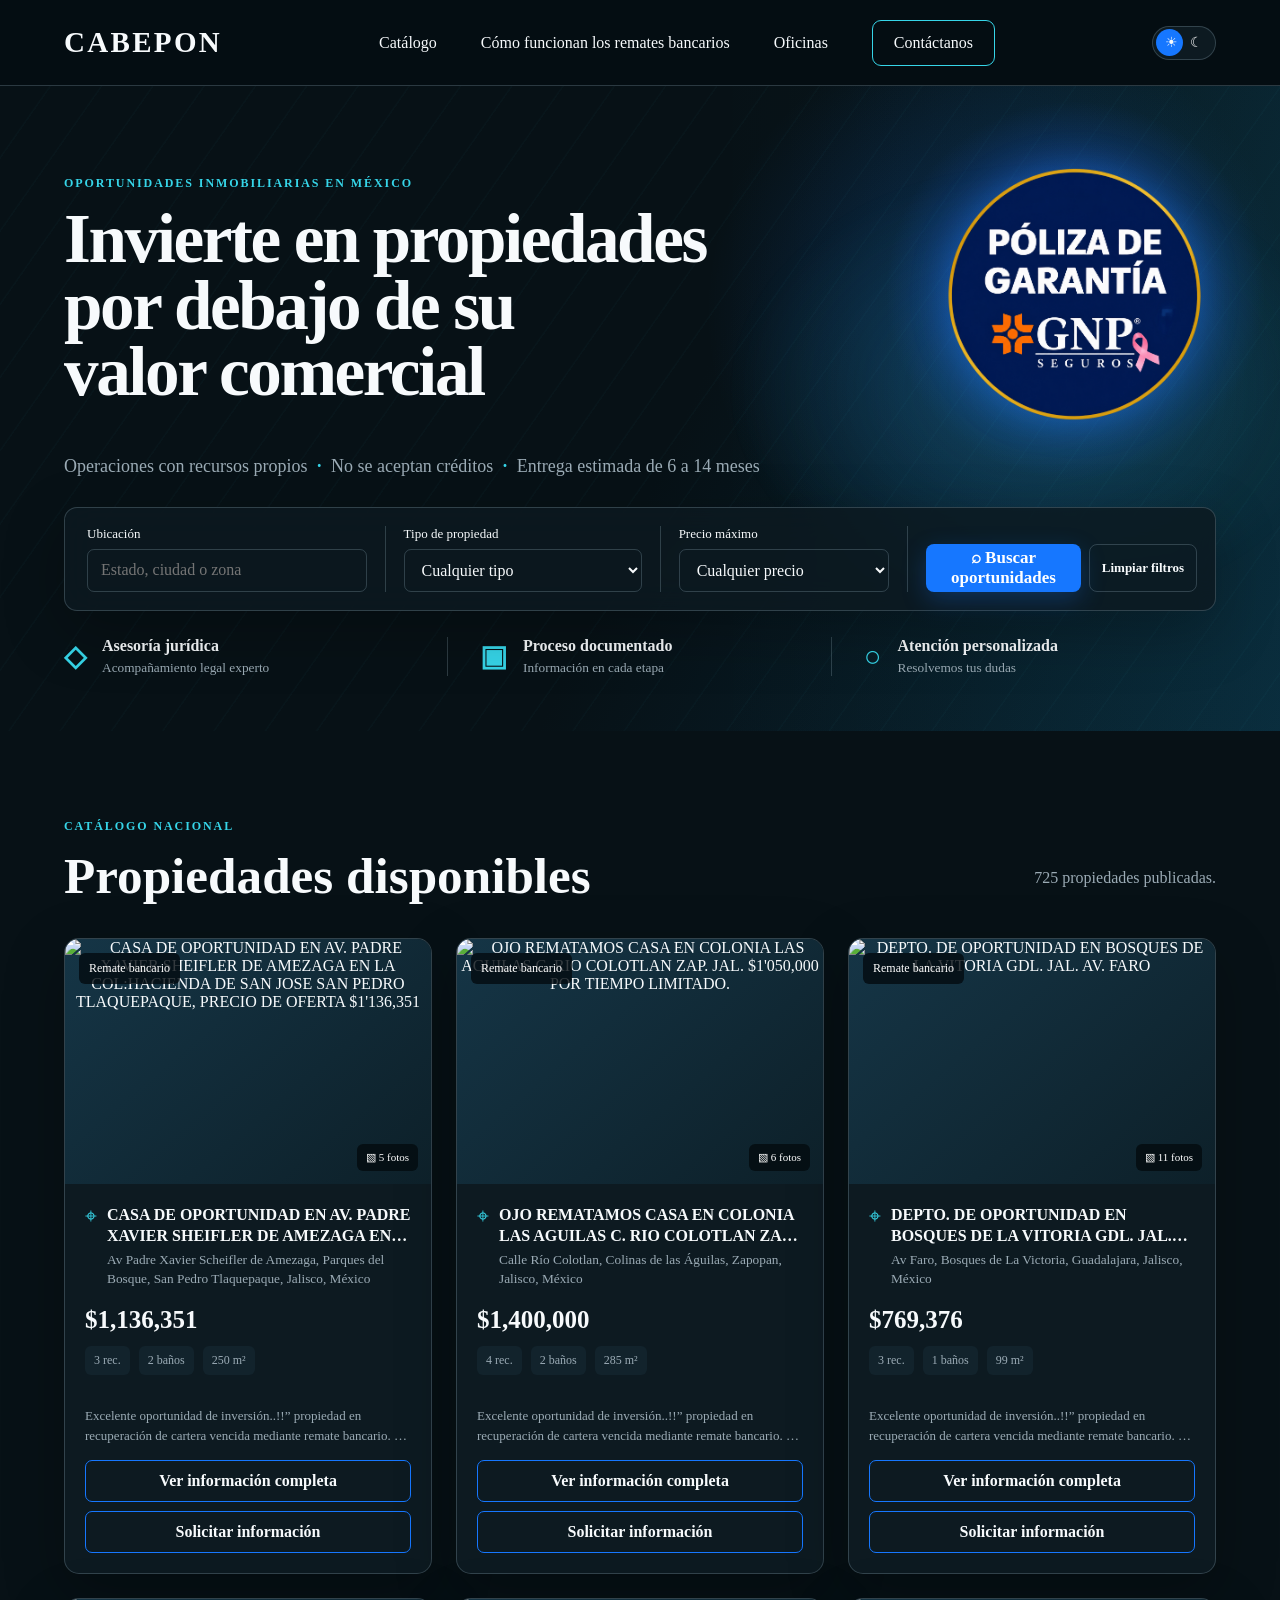
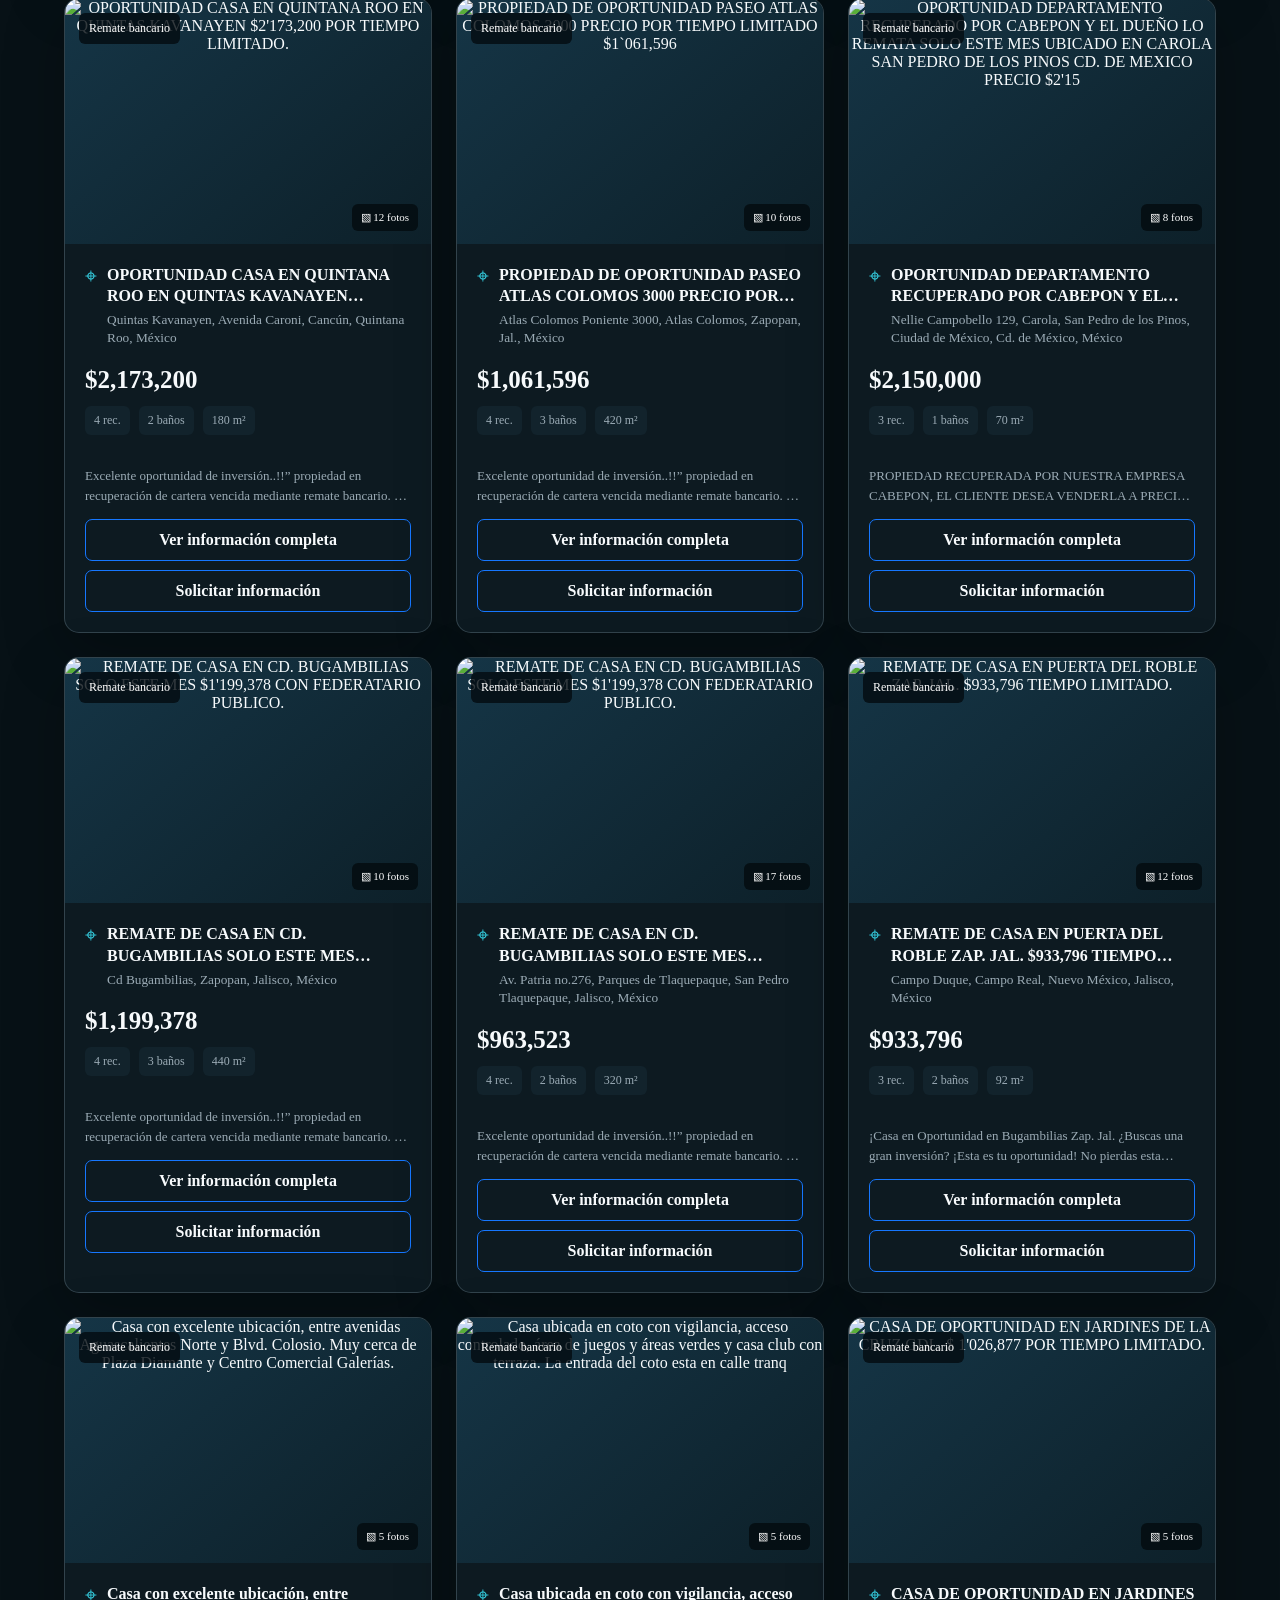
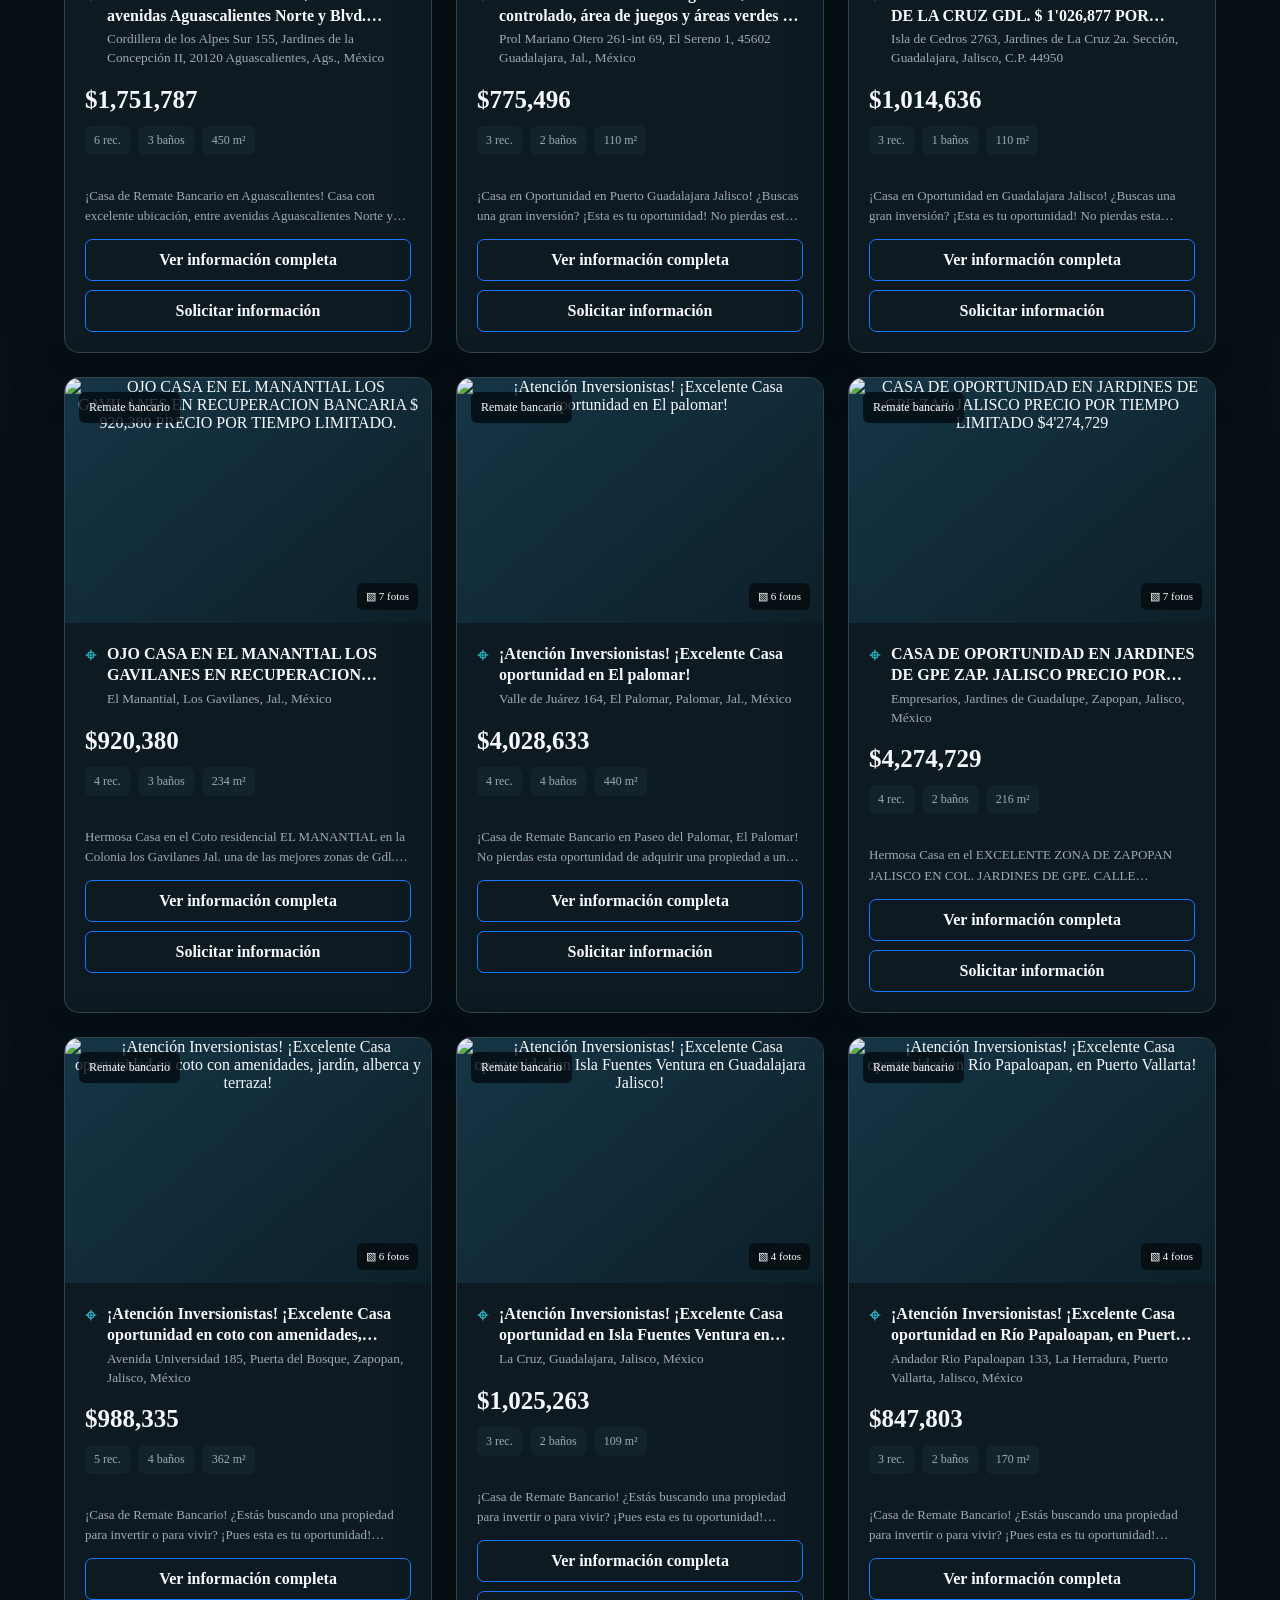
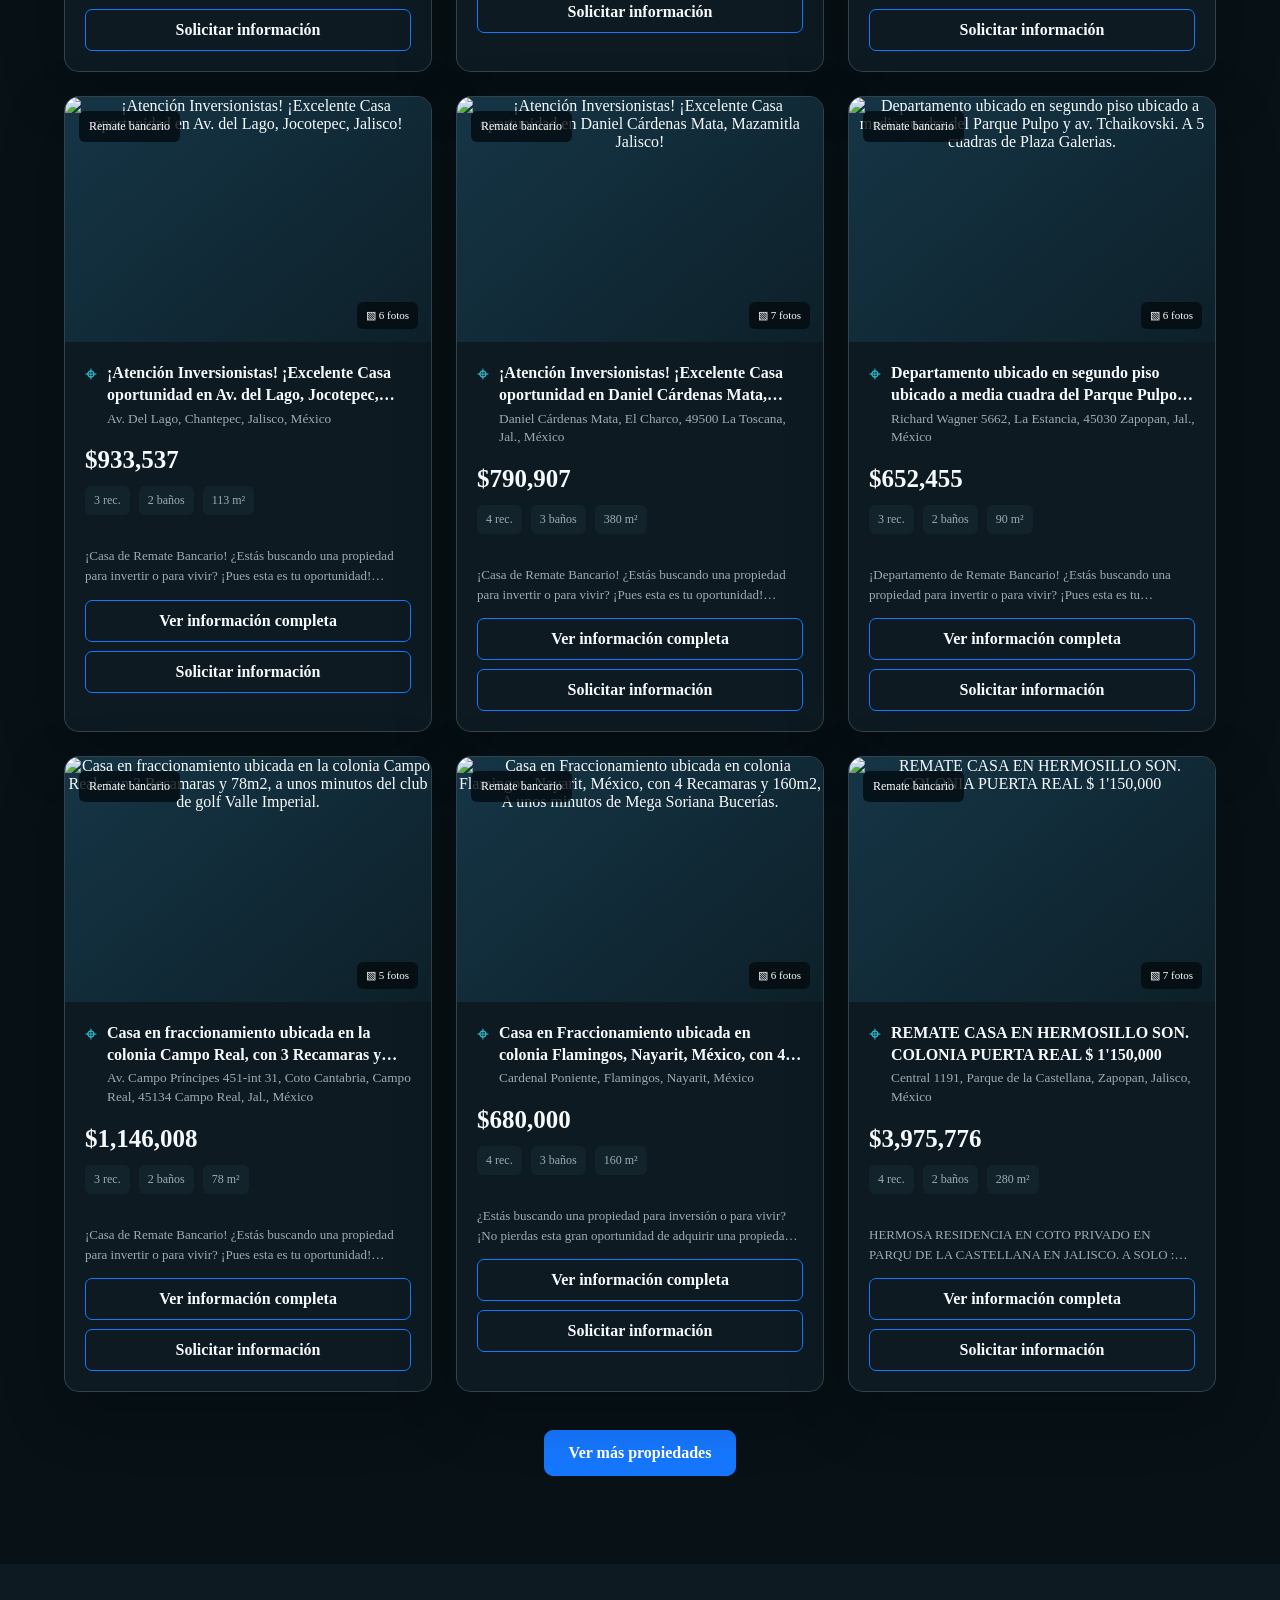
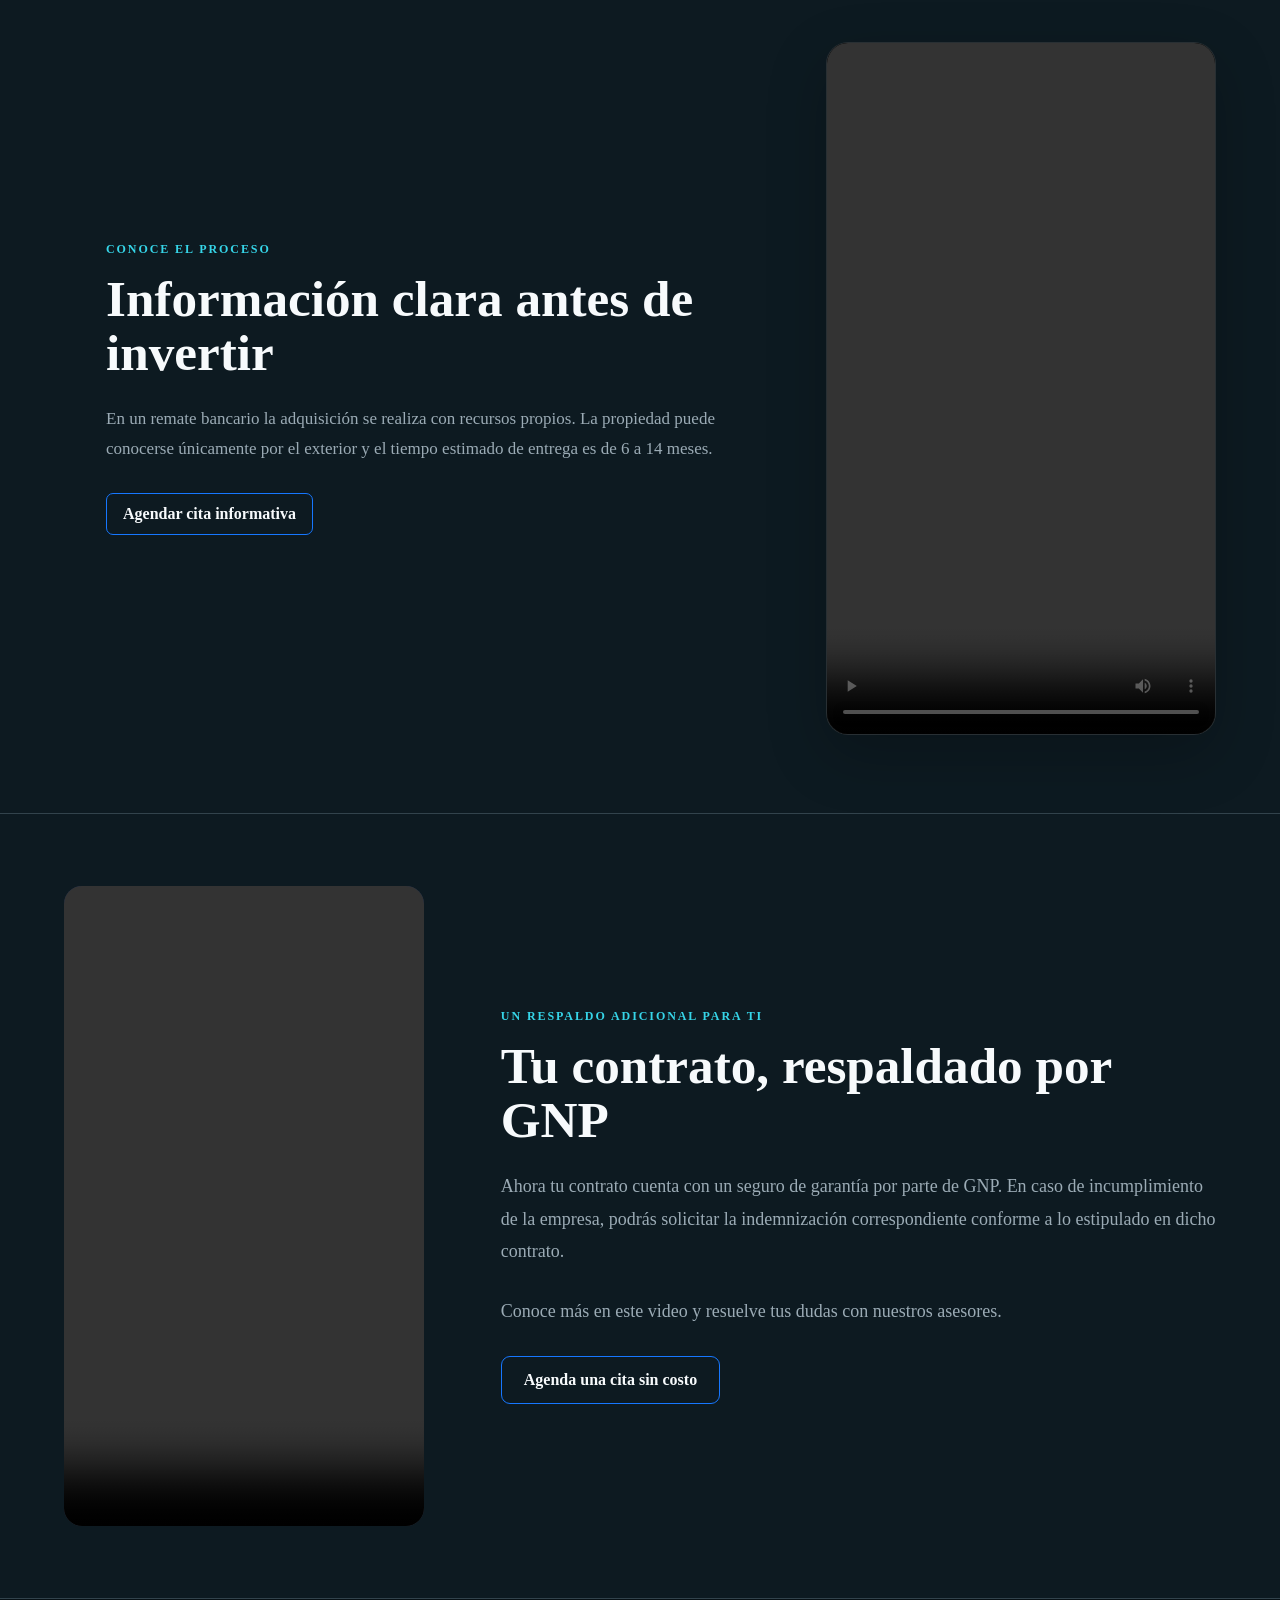
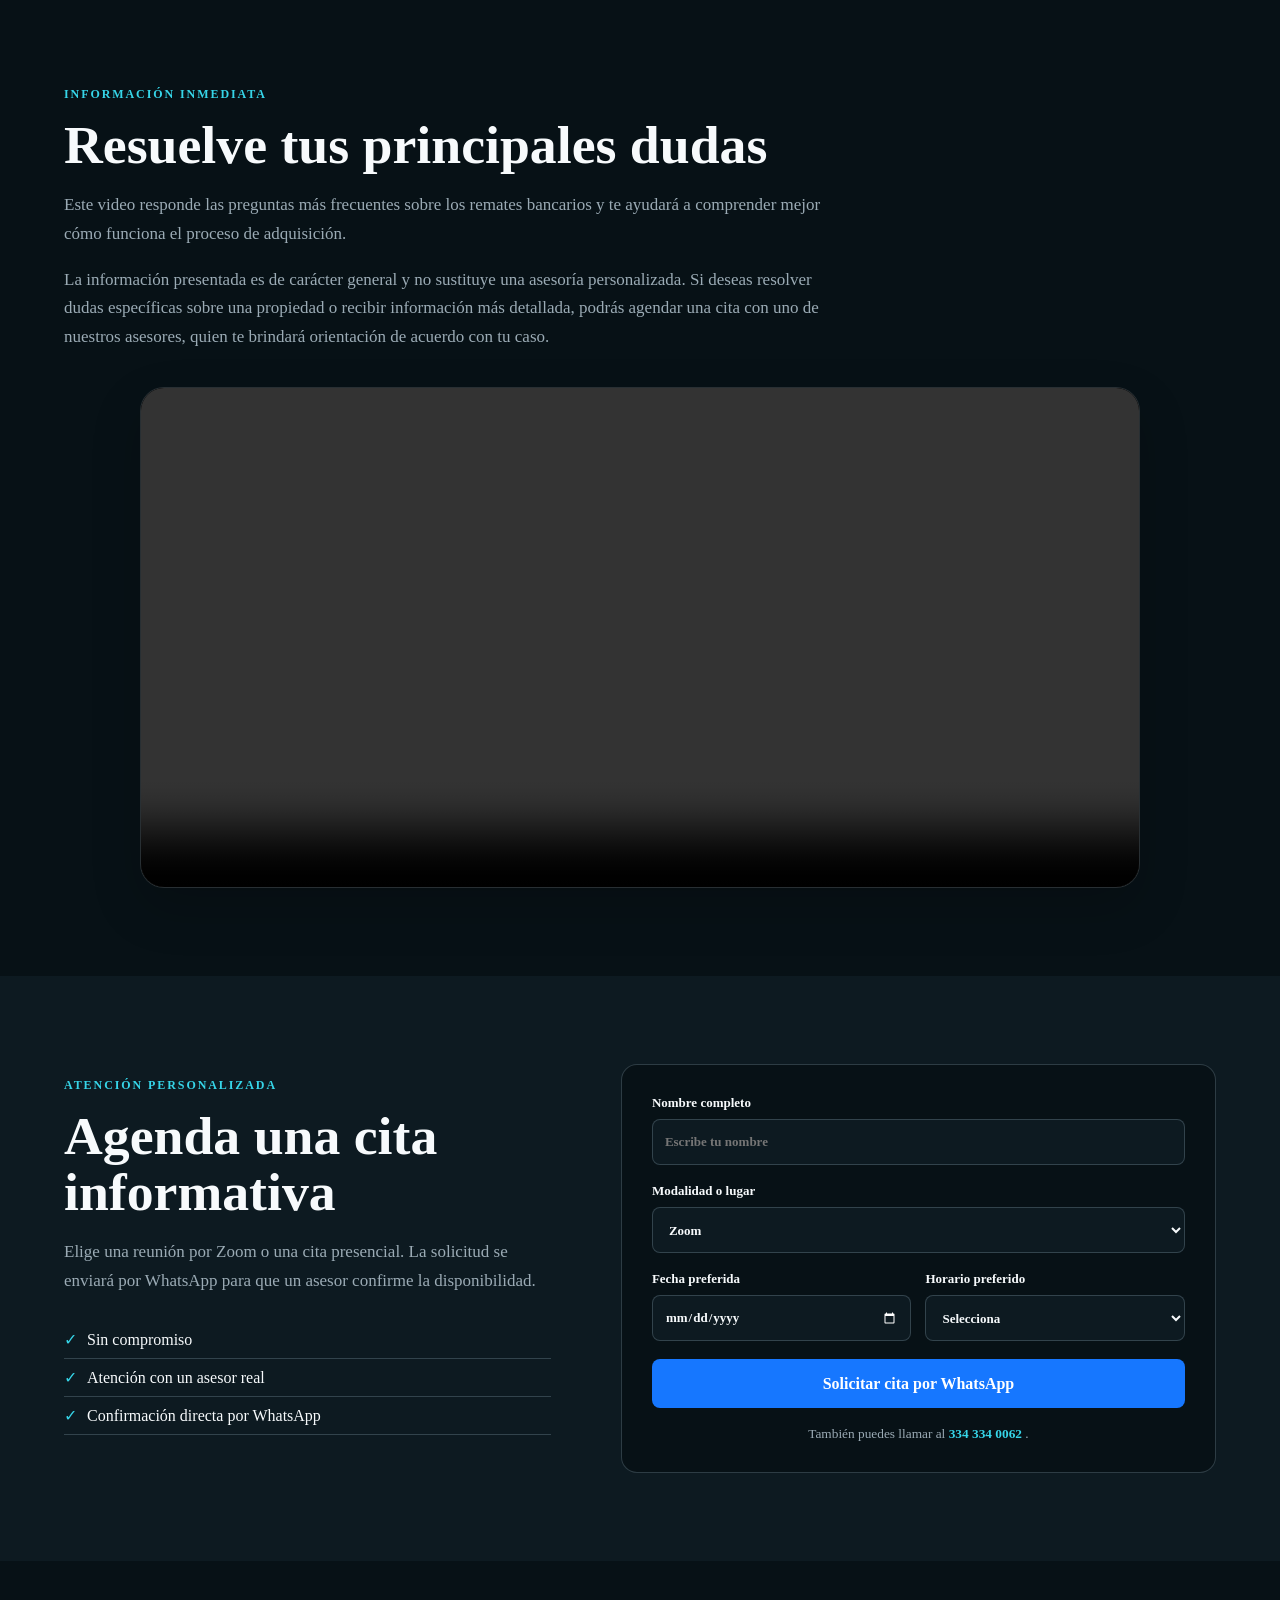
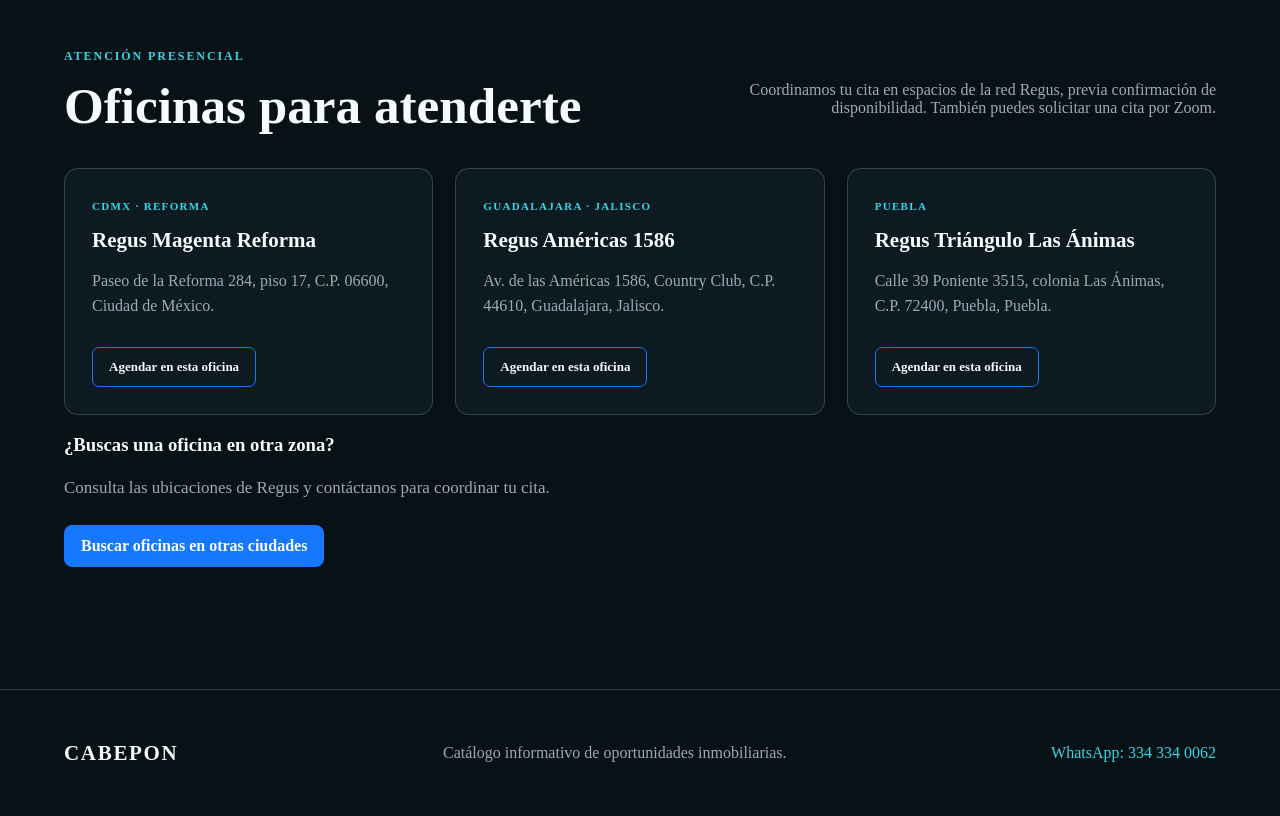
==== commit f278c250: "oficinas" ====
--- a/index.html
+++ b/index.html
@@ -302,104 +302,37 @@
 
 
 <section class="offices" id="oficinas">
-
   <div class="section-heading">
-
-    <div>
-      <span class="eyebrow">
-        Atención presencial
-      </span>
-
-      <h2>
-        Nuestras oficinas
-      </h2>
+    <div><span class="eyebrow">Atención presencial</span><h2>Oficinas para atenderte</h2></div>
+    <p>Coordinamos tu cita en espacios de la red Regus, previa confirmación de disponibilidad. También puedes solicitar una cita por Zoom.</p>
+  </div>
+  <div class="office-grid">
+    <article>
+      <span>CDMX · Reforma</span>
+      <h3>Regus Magenta Reforma</h3>
+      <p>Paseo de la Reforma 284, piso 17, C.P. 06600, Ciudad de México.</p>
+      <a href="https://wa.me/523343340062?text=Hola%2C%20deseo%20coordinar%20una%20cita%20en%20Regus%20Reforma%2C%20CDMX.%20%C2%BFMe%20confirman%20disponibilidad%3F" target="_blank" rel="noopener noreferrer">Agendar en esta oficina</a>
+    </article>
+    <article>
+      <span>Guadalajara · Jalisco</span>
+      <h3>Regus Américas 1586</h3>
+      <p>Av. de las Américas 1586, Country Club, C.P. 44610, Guadalajara, Jalisco.</p>
+      <a href="https://wa.me/523343340062?text=Hola%2C%20deseo%20coordinar%20una%20cita%20en%20Regus%20Am%C3%A9ricas%201586%2C%20Guadalajara.%20%C2%BFMe%20confirman%20disponibilidad%3F" target="_blank" rel="noopener noreferrer">Agendar en esta oficina</a>
+    </article>
+    <article>
+      <span>Puebla</span>
+      <h3>Regus Triángulo Las Ánimas</h3>
+      <p>Calle 39 Poniente 3515, colonia Las Ánimas, C.P. 72400, Puebla, Puebla.</p>
+      <a href="https://wa.me/523343340062?text=Hola%2C%20deseo%20coordinar%20una%20cita%20en%20Regus%20Tri%C3%A1ngulo%20Las%20%C3%81nimas%2C%20Puebla.%20%C2%BFMe%20confirman%20disponibilidad%3F" target="_blank" rel="noopener noreferrer">Agendar en esta oficina</a>
+    </article>
+  </div>
+  <div class="advisor-intro">
+    <h3>¿Buscas una oficina en otra zona?</h3>
+    <p>Consulta las ubicaciones de Regus y contáctanos para coordinar tu cita.</p>
+    <div class="direct-contact">
+      <a href="https://www.regus.com/es/mx/office-space" target="_blank" rel="noopener noreferrer">Buscar oficinas en otras ciudades</a>
     </div>
-
-    <p>
-      También puedes solicitar una cita por Zoom.
-    </p>
-
-  </div>
-
-
-  <div class="office-grid">
-
-    <article>
-
-      <span>
-        Guadalajara
-      </span>
-
-      <h3>
-        Mariano Otero 3429
-      </h3>
-
-      <p>
-        Verde Valle, piso 5, Guadalajara, Jalisco.
-      </p>
-
-      <a
-        href="https://wa.me/523343340062?text=Hola,%20deseo%20agendar%20una%20cita%20en%20Guadalajara."
-        target="_blank"
-      >
-        Agendar en esta oficina
-      </a>
-
-    </article>
-
-
-    <article>
-
-      <span>
-        CDMX · Xoco
-      </span>
-
-      <h3>
-        Real de Mayorazgo 130
-      </h3>
-
-      <p>
-        Piso 8, despachos 147 y 132,
-        colonia Xoco, Benito Juárez, CDMX.
-      </p>
-
-      <a
-        href="https://wa.me/523343340062?text=Hola,%20deseo%20agendar%20una%20cita%20en%20Xoco."
-        target="_blank"
-      >
-        Agendar en esta oficina
-      </a>
-
-    </article>
-
-
-    <article>
-
-      <span>
-        CDMX · Del Valle Sur
-      </span>
-
-      <h3>
-        Av. Insurgentes Sur 1079
-      </h3>
-
-      <p>
-        Piso 5, oficina 101,
-        colonia Del Valle Sur,
-        Benito Juárez, CDMX.
-      </p>
-
-      <a
-        href="https://wa.me/523343340062?text=Hola,%20deseo%20agendar%20una%20cita%20en%20Insurgentes%20Sur."
-        target="_blank"
-      >
-        Agendar en esta oficina
-      </a>
-
-    </article>
-
-  </div>
-
+  </div>
 </section>
 
 </main>
